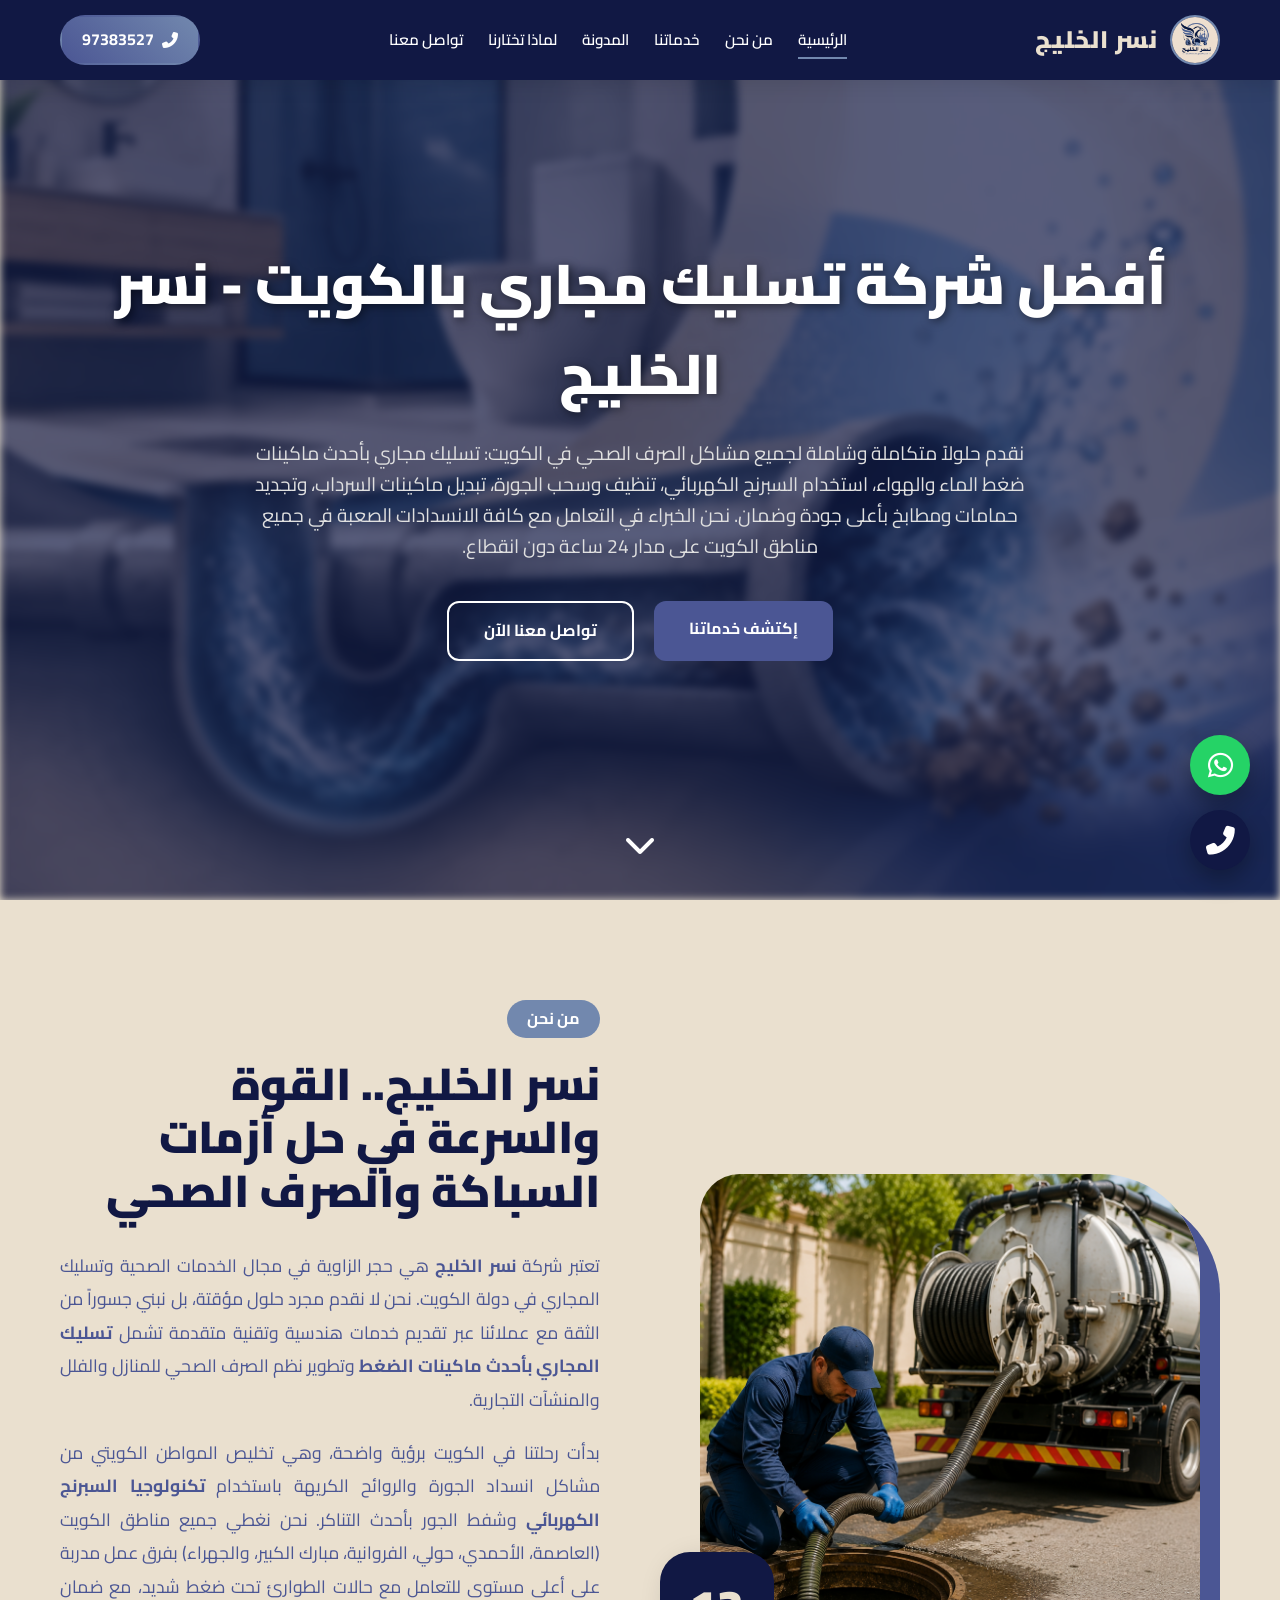
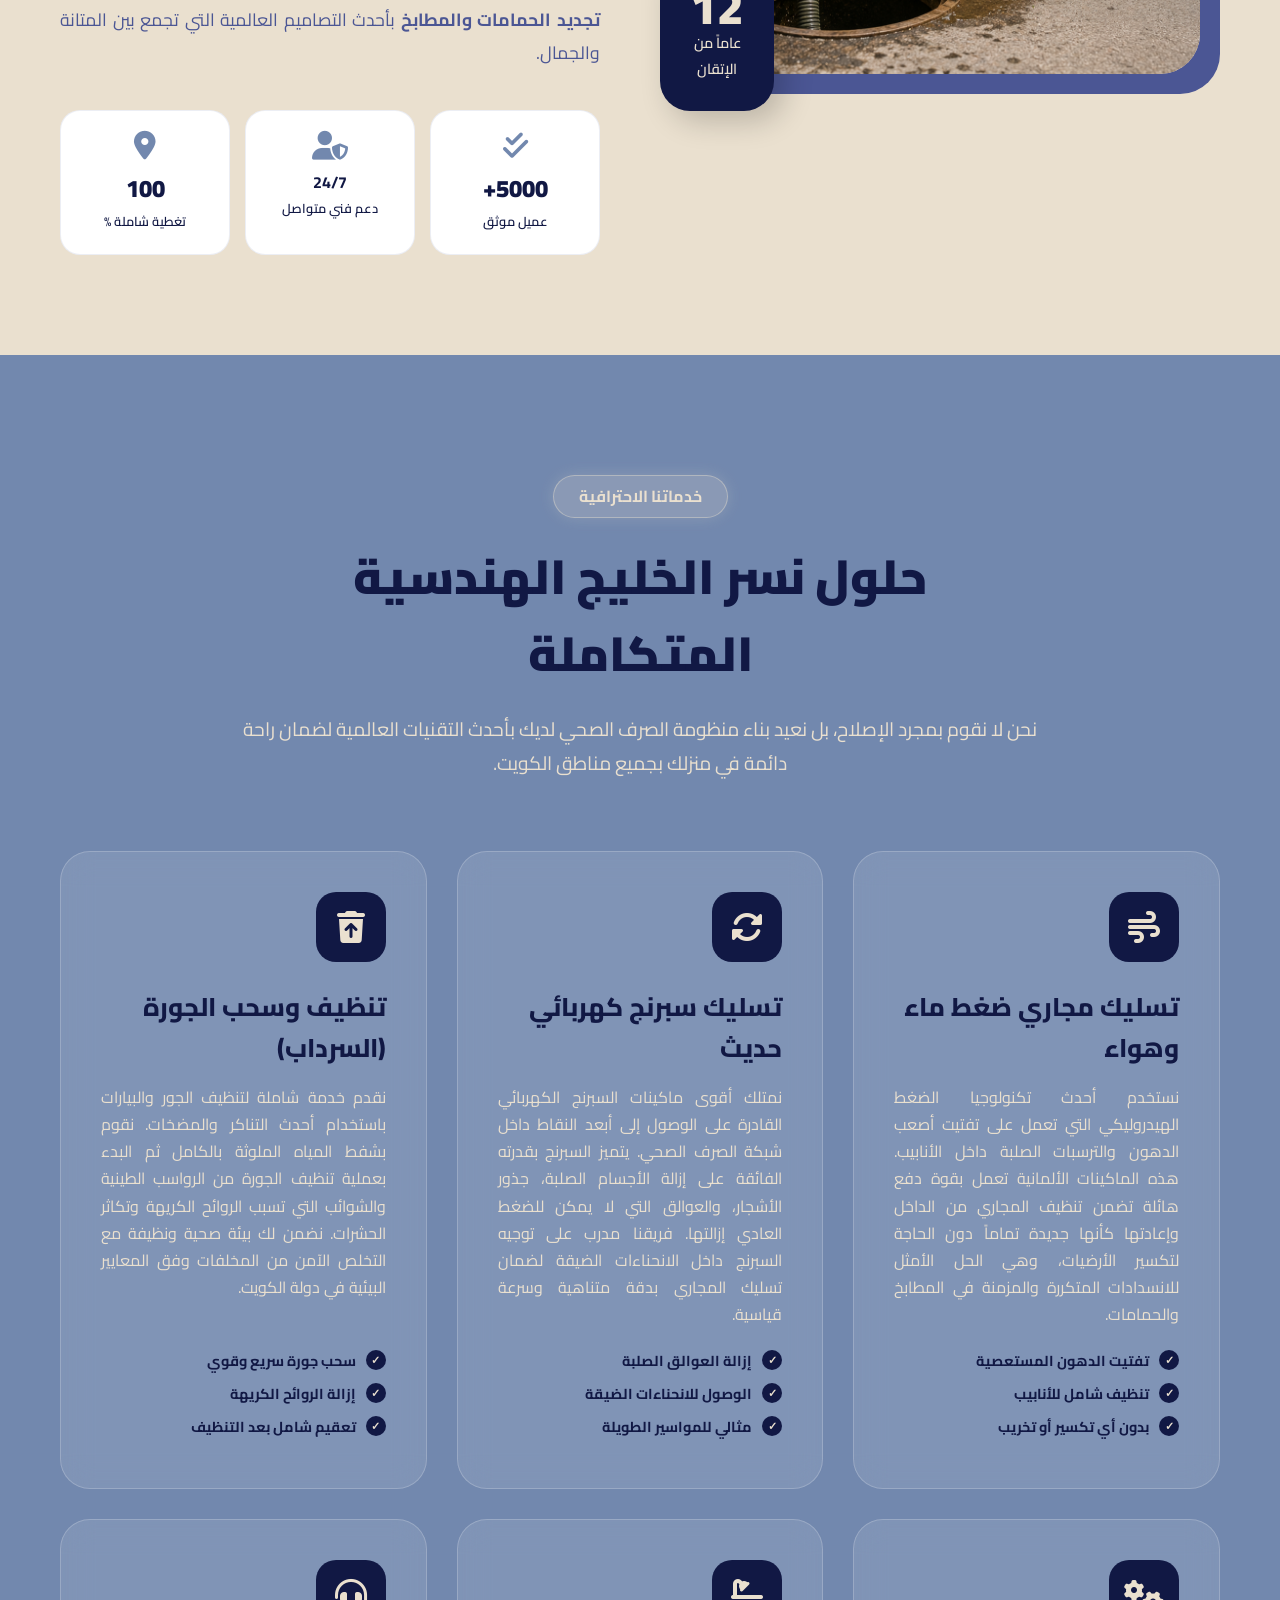
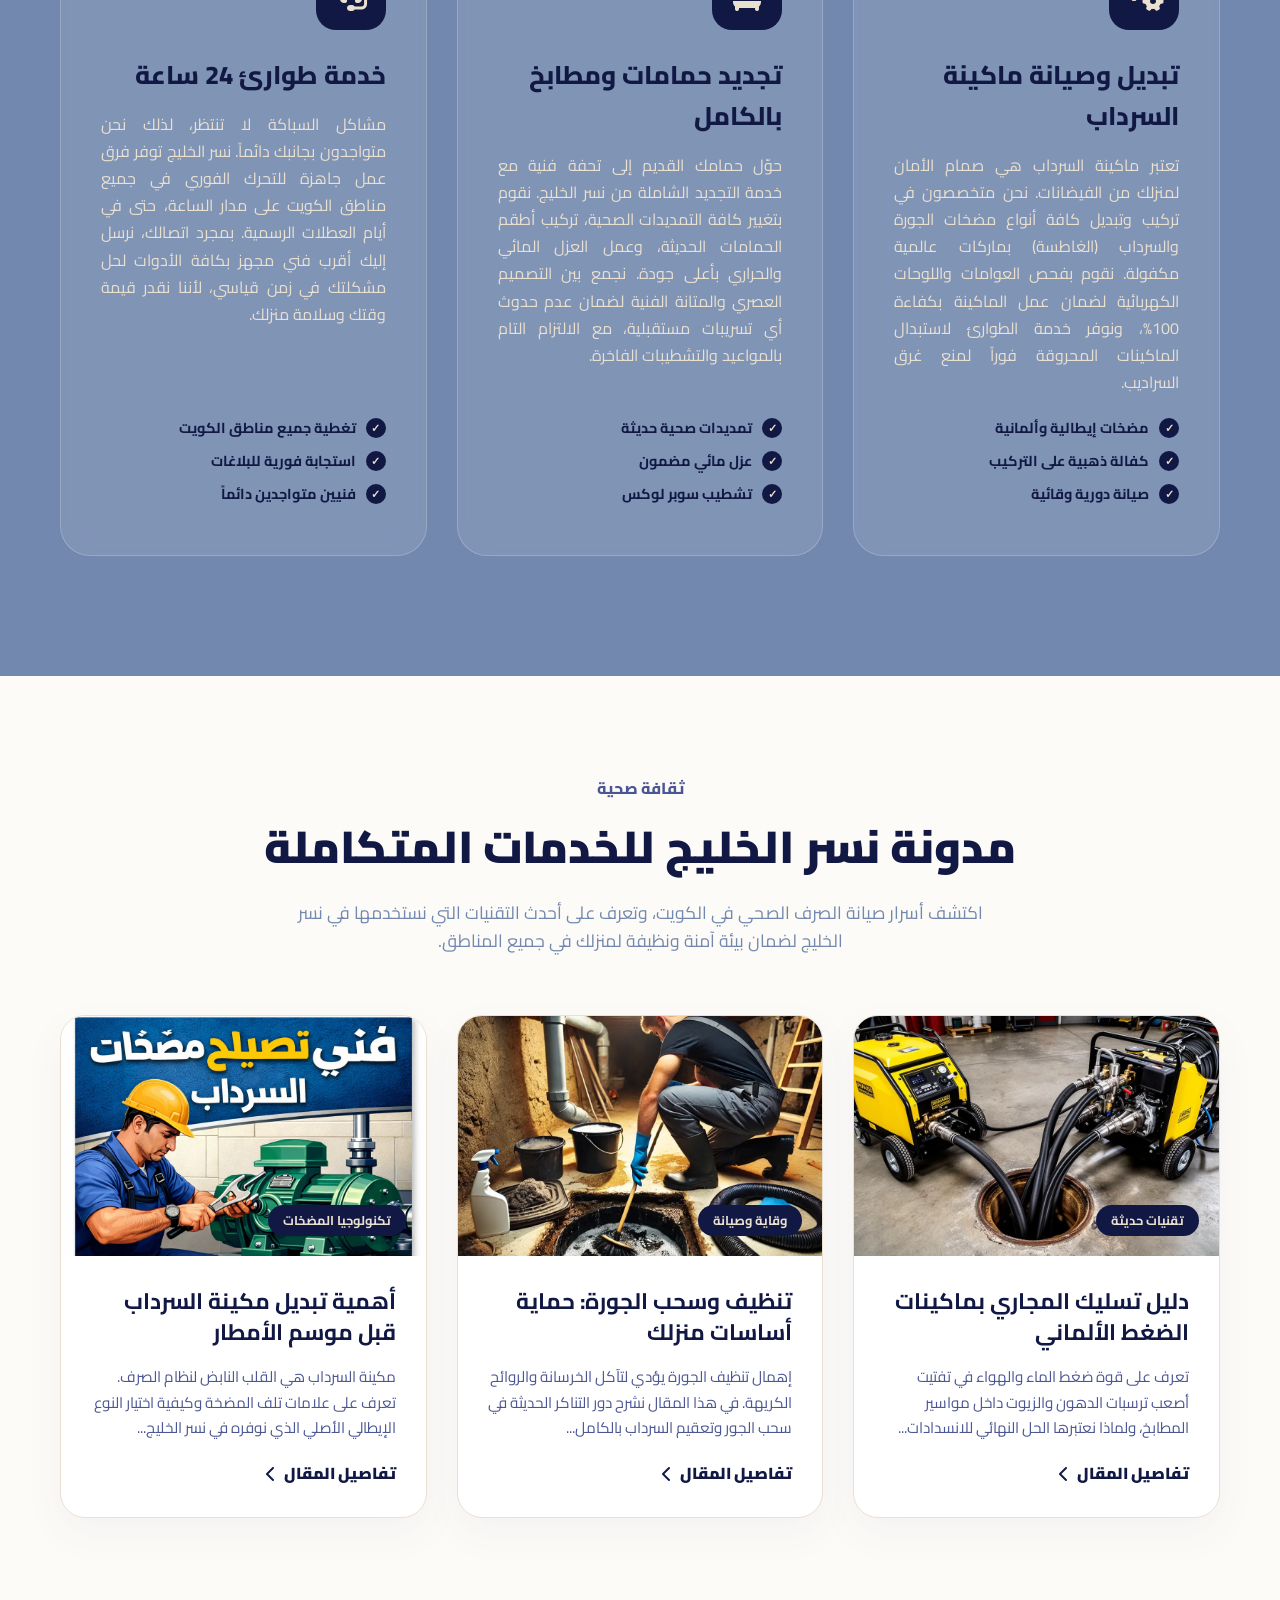
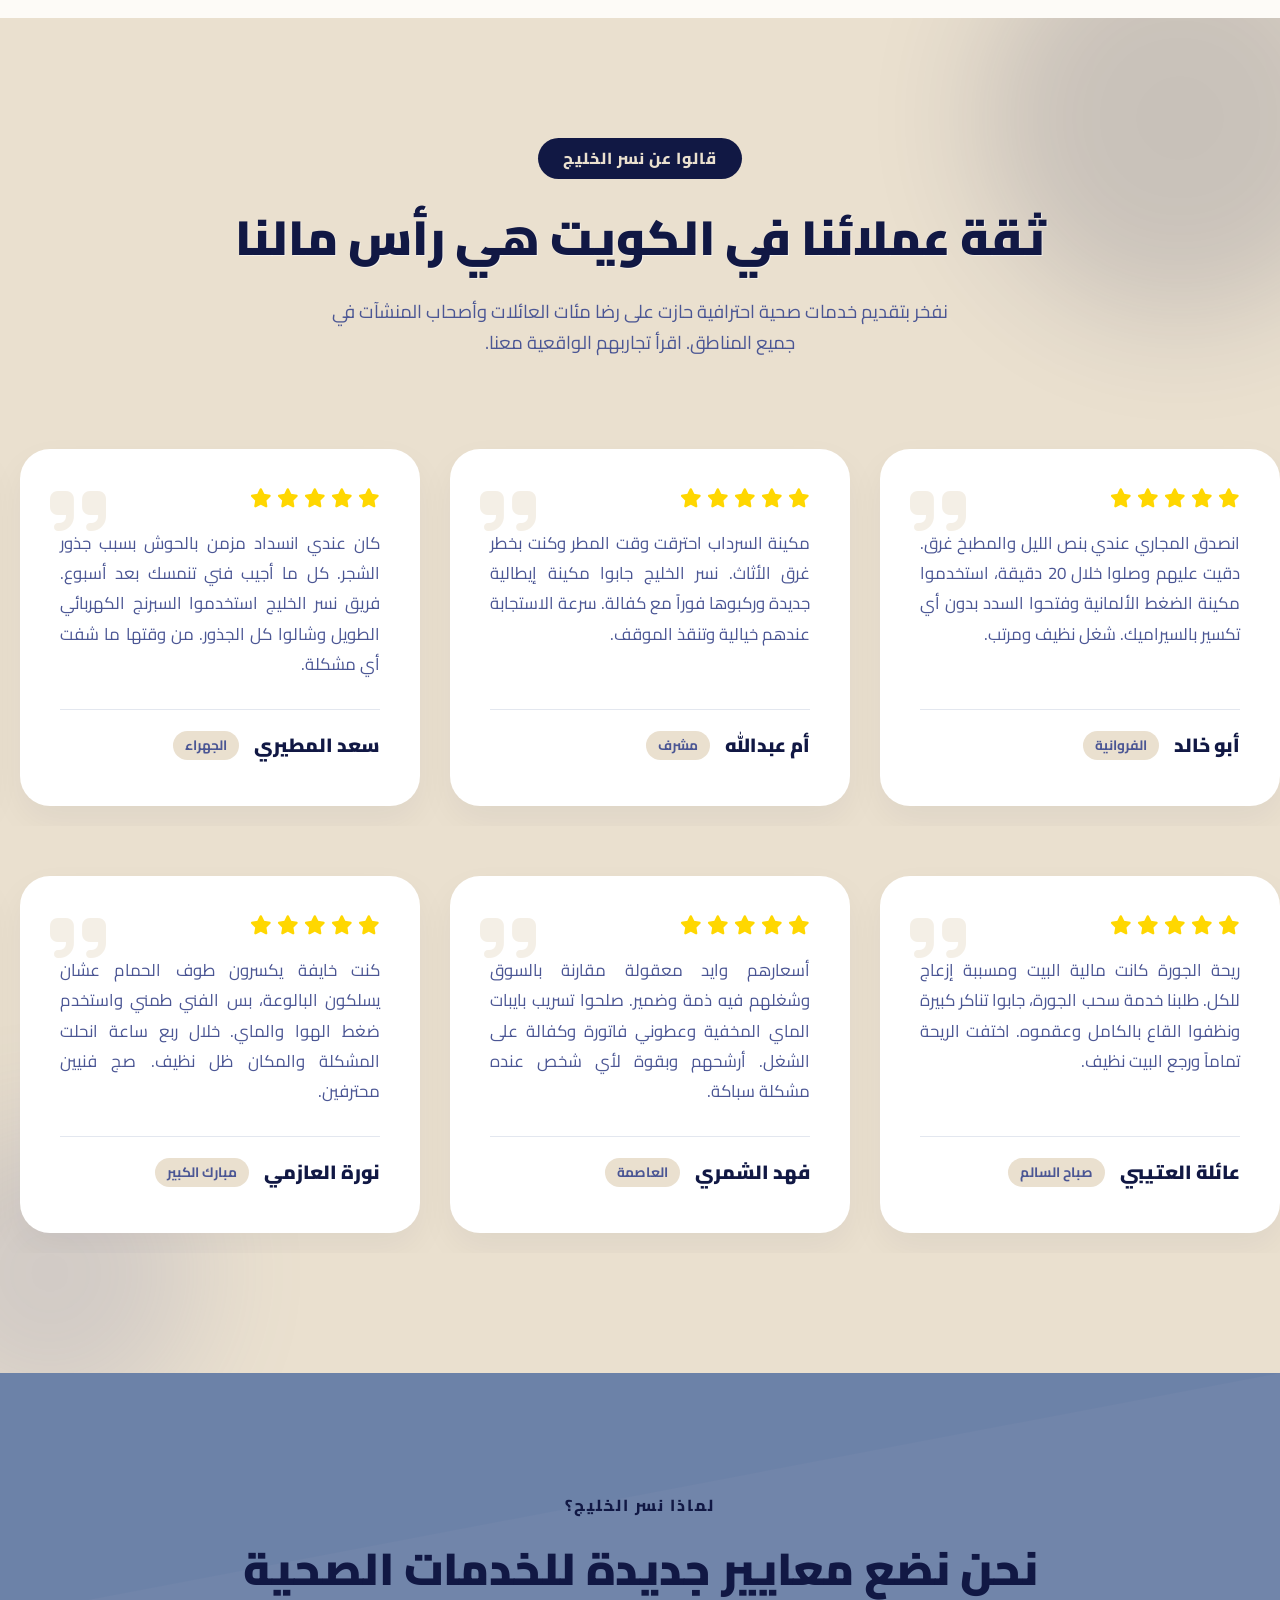
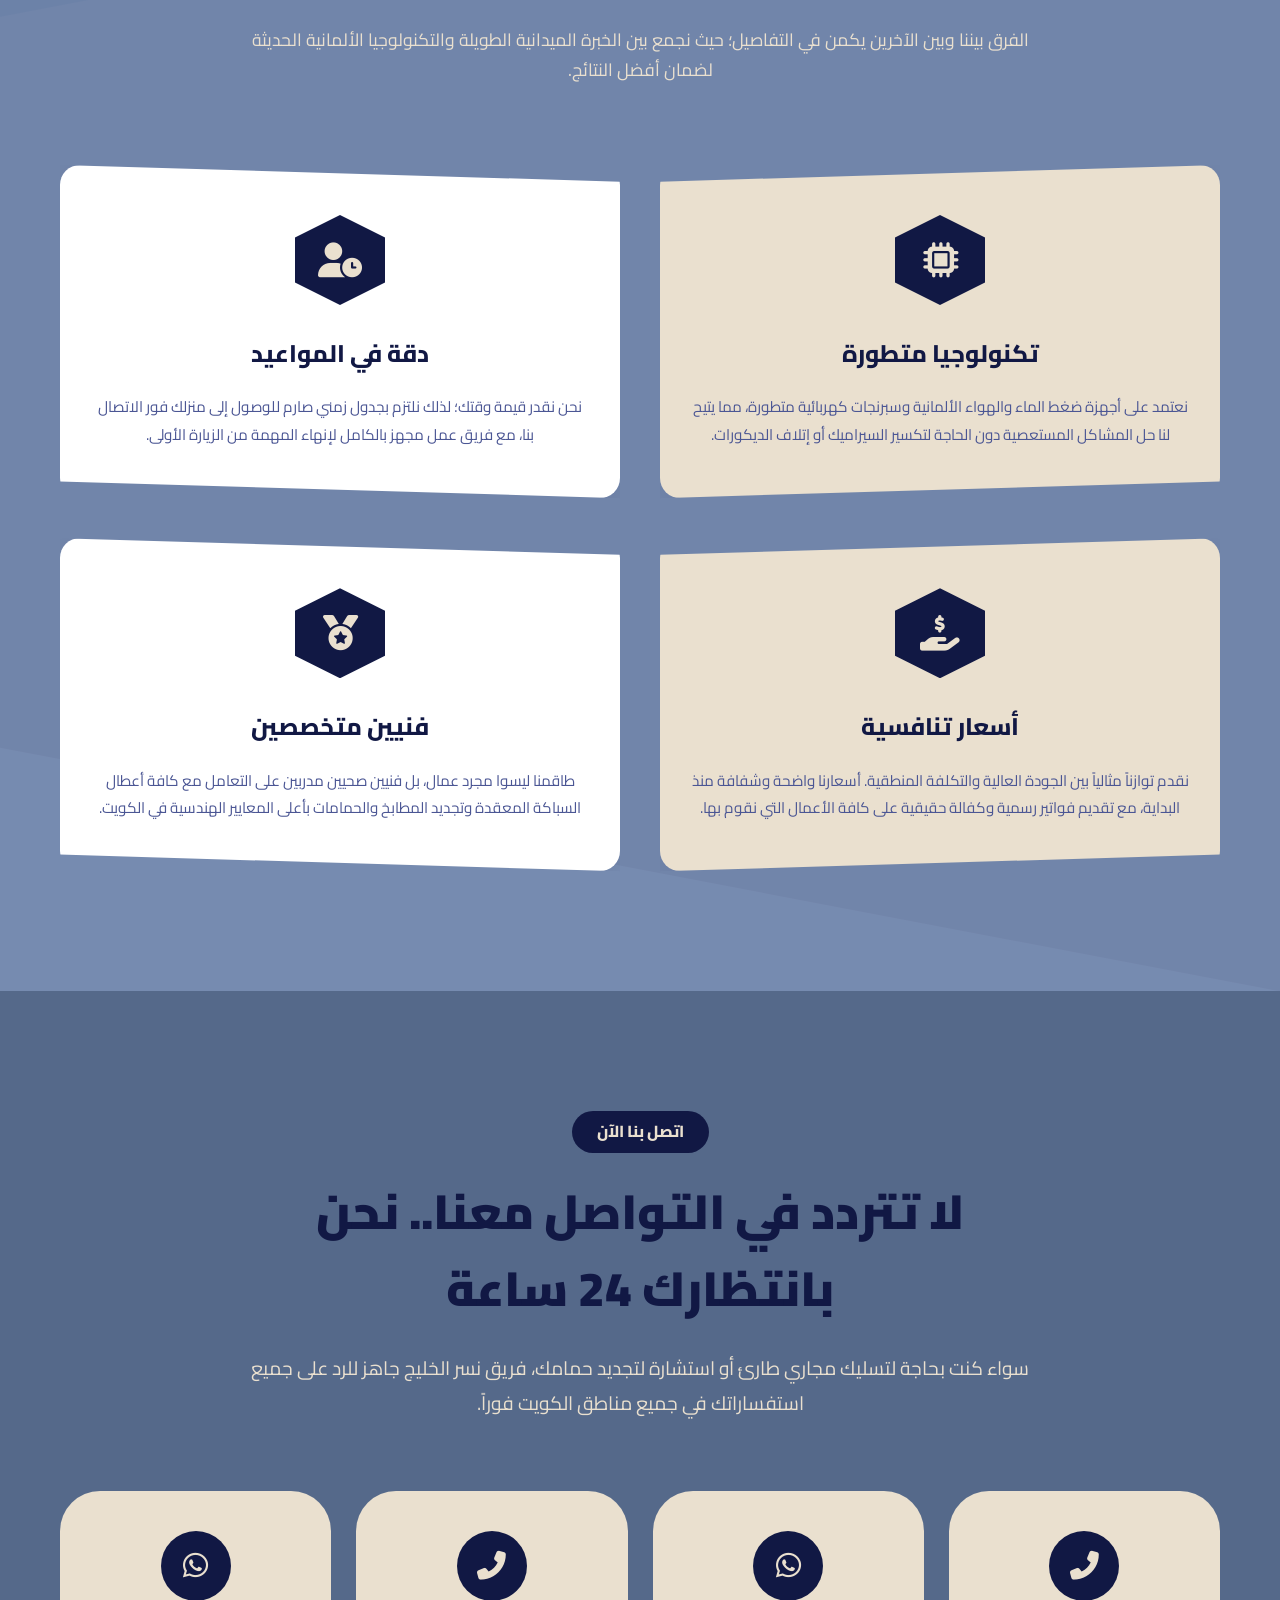
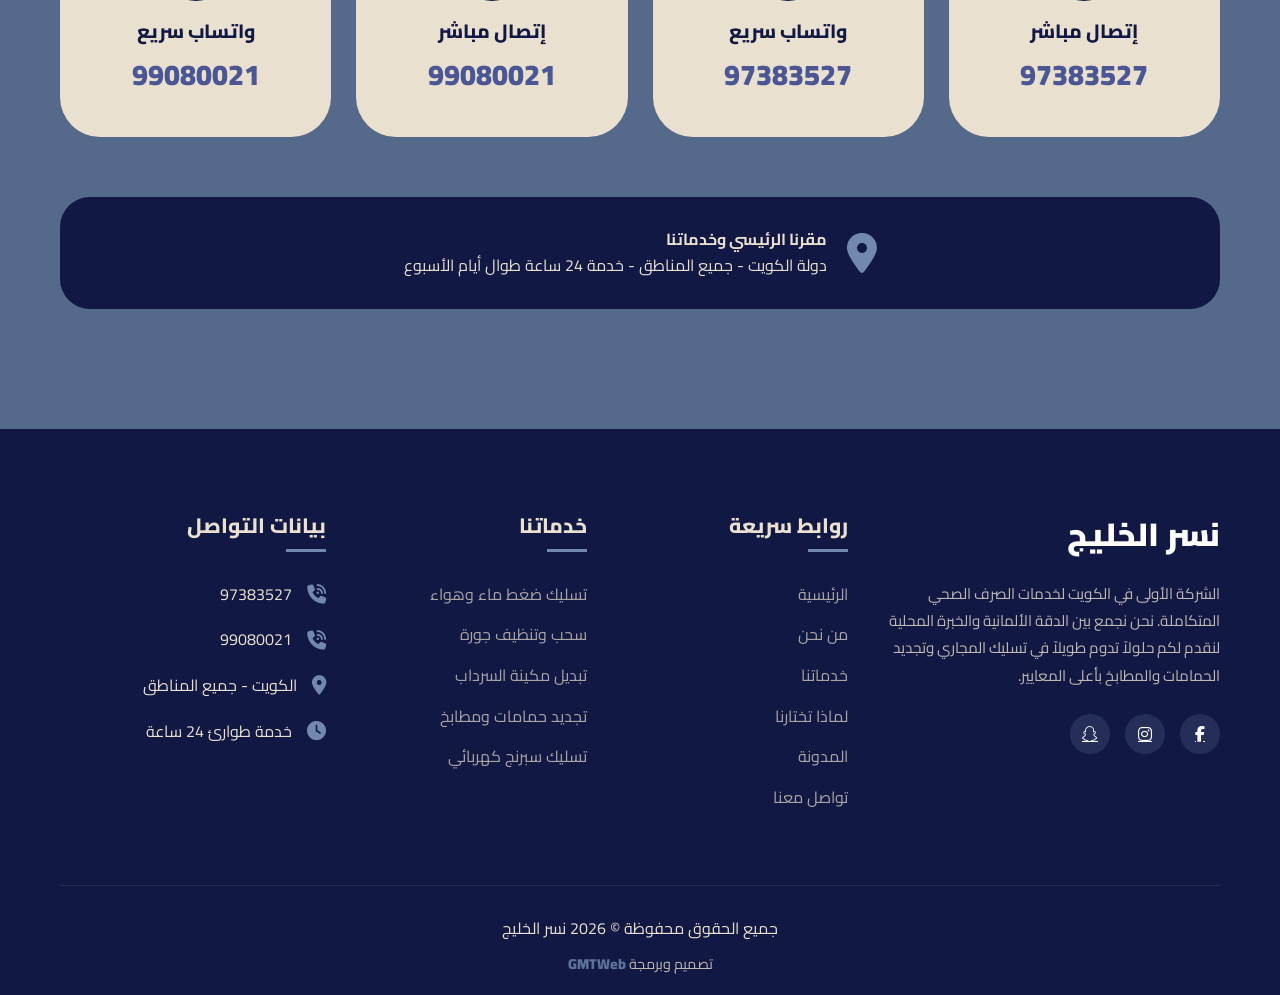
==== index.html @ 5ae0b4ad "first commit" ====
<!DOCTYPE html>
<html lang="ar" dir="rtl">
<head>
    <meta charset="UTF-8">
    <meta name="viewport" content="width=device-width, initial-scale=1.0">
    <title>نسر الخليج - تسليك مجاري وخدمات صحية سباكة الكويت 24 ساعة</title>
    <meta name="description" content="شركة نسر الخليج لخدمات تسليك المجاري بالكويت، سحب جورة، تنظيف جورة، تبديل مكينة السرداب، تسليك ماء وهواء وسبرنج. خدمة احترافية بجميع مناطق الكويت على مدار 24 ساعة.">
    <!-- Google Fonts -->
    <link href="https://fonts.googleapis.com/css2?family=Cairo:wght@300;400;700;900&display=swap" rel="stylesheet">
    <!-- Font Awesome for icons -->
    <link rel="stylesheet" href="https://cdnjs.cloudflare.com/ajax/libs/font-awesome/6.4.0/css/all.min.css">
    <link rel="stylesheet" href="style.css">
</head>
<body>

    <!-- Header & Navigation -->
    <header class="main-header">
        <div class="container header-flex">
            <div class="logo-area">
                <img src="images/logo.png" alt="لوجو نسر الخليج" class="site-logo">
                <span class="brand-name">نسر الخليج</span>
            </div>

            <nav class="desktop-nav">
                <ul>
                    <li><a href="#home" class="active">الرئيسية</a></li>
                    <li><a href="#about">من نحن</a></li>
                    <li><a href="#services">خدماتنا</a></li>
                    <li><a href="#blog">المدونة</a></li>
                    <li><a href="#why-us">لماذا تختارنا</a></li>
                    <li><a href="#contact">تواصل معنا</a></li>
                </ul>
            </nav>

            <div class="header-action">
                <a href="tel:97383527" class="call-btn desktop-only">
                    <i class="fas fa-phone-alt"></i>
                    97383527
                </a>
                <button class="mobile-menu-trigger" id="openMenu">
                    <i class="fas fa-bars"></i>
                </button>
            </div>
        </div>
    </header>

    <!-- Mobile Sidebar Menu -->
    <div class="mobile-sidebar" id="sidebar">
        <div class="sidebar-header">
            <button id="closeMenu"><i class="fas fa-times"></i></button>
            <div class="sidebar-logo">نسر الخليج</div>
        </div>
        <ul class="sidebar-links">
            <li><a href="#home" class="active-link">الرئيسية</a></li>
            <li><a href="#about">من نحن</a></li>
            <li><a href="#services">خدماتنا</a></li>
            <li><a href="#blog">المدونة</a></li>
            <li><a href="#why-us">لماذا تختارنا</a></li>
            <li><a href="#contact">تواصل معنا</a></li>
        </ul>
        <div class="sidebar-footer">
            <p>خدمة 24 ساعة في جميع مناطق الكويت</p>
        </div>
    </div>
    <div class="sidebar-overlay" id="overlay"></div>

    <!-- Hero Section -->
    <section id="home" class="hero-section">
        <div class="hero-bg-container">
            <div class="hero-bg-image"></div>
        </div>
        <div class="container hero-content">
            <h1 class="animate-text">أفضل شركة تسليك مجاري بالكويت - نسر الخليج</h1>
            <p class="animate-text-delay">نقدم حلولاً متكاملة وشاملة لجميع مشاكل الصرف الصحي في الكويت: تسليك مجاري بأحدث ماكينات ضغط الماء والهواء، استخدام السبرنج الكهربائي، تنظيف وسحب الجورة، تبديل ماكينات السرداب، وتجديد حمامات ومطابخ بأعلى جودة وضمان. نحن الخبراء في التعامل مع كافة الانسدادات الصعبة في جميع مناطق الكويت على مدار 24 ساعة دون انقطاع.</p>
            
            <div class="hero-btns">
                <a href="#services" class="btn btn-primary">إكتشف خدماتنا</a>
                <a href="#contact" class="btn btn-outline">تواصل معنا الآن</a>
            </div>

            <div class="scroll-indicator">
                <a href="#about" class="iphone-arrow">
                    <i class="fas fa-chevron-down"></i>
                </a>
            </div>
        </div>
    </section>
    <section id="about" class="about-premium-container">
    <div class="container">
        <div class="about-flex-layout">
            
            <div class="about-visual">
                <div class="image-wrapper-creative">
                    <img src="images/about.png" alt="فني نسر الخليج" class="main-about-img">
                    <div class="floating-experience-box">
                        <span class="exp-number">12</span>
                        <span class="exp-text">عاماً من<br>الإتقان</span>
                    </div>
                    <div class="decorative-border"></div>
                </div>
            </div>

            <div class="about-info-text">
                <div class="section-badge">من نحن</div>
                <h2 class="section-headline">نسر الخليج.. القوة والسرعة في حل أزمات السباكة والصرف الصحي</h2>
                
                <div class="seo-rich-text">
                    <p class="reveal-p">تعتبر شركة <strong>نسر الخليج</strong> هي حجر الزاوية في مجال الخدمات الصحية وتسليك المجاري في دولة الكويت. نحن لا نقدم مجرد حلول مؤقتة، بل نبني جسوراً من الثقة مع عملائنا عبر تقديم خدمات هندسية وتقنية متقدمة تشمل <strong>تسليك المجاري بأحدث ماكينات الضغط</strong> وتطوير نظم الصرف الصحي للمنازل والفلل والمنشآت التجارية.</p>
                    
                    <p class="reveal-p">بدأت رحلتنا في الكويت برؤية واضحة، وهي تخليص المواطن الكويتي من مشاكل انسداد الجورة والروائح الكريهة باستخدام <strong>تكنولوجيا السبرنج الكهربائي</strong> وشفط الجور بأحدث التناكر. نحن نغطي جميع مناطق الكويت (العاصمة، الأحمدي، حولي، الفروانية، مبارك الكبير، والجهراء) بفرق عمل مدربة على أعلى مستوى للتعامل مع حالات الطوارئ تحت ضغط شديد، مع ضمان <strong>تجديد الحمامات والمطابخ</strong> بأحدث التصاميم العالمية التي تجمع بين المتانة والجمال.</p>
                </div>

                <div class="mini-stats-row">
                    <div class="m-stat-card">
                        <i class="fas fa-check-double"></i>
                        <div>
                            <h4 class="count-num" data-val="5000">0</h4>
                            <span>عميل موثق</span>
                        </div>
                    </div>
                    <div class="m-stat-card">
                        <i class="fas fa-user-shield"></i>
                        <div>
                            <h4>24/7</h4>
                            <span> دعم فني متواصل</span>
                        </div>
                    </div>
                    <div class="m-stat-card">
                        <i class="fas fa-map-marker-alt"></i>
                        <div>
                            <h4 class="count-num" data-val="100">0</h4>
                            <span>تغطية شاملة %</span>
                        </div>
                    </div>
                </div>
            </div>

        </div>
    </div>
</section>
<section id="services" class="services-art-section">
    <div class="container">
        <div class="services-header">
            <span class="badge-glow">خدماتنا الاحترافية</span>
            <h2 class="services-title">حلول نسر الخليج الهندسية المتكاملة</h2>
            <p class="services-subtitle">نحن لا نقوم بمجرد الإصلاح، بل نعيد بناء منظومة الصرف الصحي لديك بأحدث التقنيات العالمية لضمان راحة دائمة في منزلك بجميع مناطق الكويت.</p>
        </div>

        <div class="services-glass-grid">
            
            <div class="glass-card animate-card">
                <div class="card-icon"><i class="fas fa-wind"></i></div>
                <h3>تسليك مجاري ضغط ماء وهواء</h3>
                <p>نستخدم أحدث تكنولوجيا الضغط الهيدروليكي التي تعمل على تفتيت أصعب الدهون والترسبات الصلبة داخل الأنابيب. هذه الماكينات الألمانية تعمل بقوة دفع هائلة تضمن تنظيف المجاري من الداخل وإعادتها كأنها جديدة تماماً دون الحاجة لتكسير الأرضيات، وهي الحل الأمثل للانسدادات المتكررة والمزمنة في المطابخ والحمامات.</p>
                <ul class="card-list">
                    <li>تفتيت الدهون المستعصية</li>
                    <li>تنظيف شامل للأنابيب</li>
                    <li>بدون أي تكسير أو تخريب</li>
                </ul>
            </div>

            <div class="glass-card animate-card">
                <div class="card-icon"><i class="fas fa-sync-alt"></i></div>
                <h3>تسليك سبرنج كهربائي حديث</h3>
                <p>نمتلك أقوى ماكينات السبرنج الكهربائي القادرة على الوصول إلى أبعد النقاط داخل شبكة الصرف الصحي. يتميز السبرنج بقدرته الفائقة على إزالة الأجسام الصلبة، جذور الأشجار، والعوالق التي لا يمكن للضغط العادي إزالتها. فريقنا مدرب على توجيه السبرنج داخل الانحناءات الضيقة لضمان تسليك المجاري بدقة متناهية وسرعة قياسية.</p>
                <ul class="card-list">
                    <li>إزالة العوالق الصلبة</li>
                    <li>الوصول للانحناءات الضيقة</li>
                    <li>مثالي للمواسير الطويلة</li>
                </ul>
            </div>

            <div class="glass-card animate-card">
                <div class="card-icon"><i class="fas fa-shimmer"></i><i class="fas fa-trash-restore"></i></div>
                <h3>تنظيف وسحب الجورة (السرداب)</h3>
                <p>نقدم خدمة شاملة لتنظيف الجور والبيارات باستخدام أحدث التناكر والمضخات. نقوم بشفط المياه الملوثة بالكامل ثم البدء بعملية تنظيف الجورة من الرواسب الطينية والشوائب التي تسبب الروائح الكريهة وتكاثر الحشرات. نضمن لك بيئة صحية ونظيفة مع التخلص الآمن من المخلفات وفق المعايير البيئية في دولة الكويت.</p>
                <ul class="card-list">
                    <li>سحب جورة سريع وقوي</li>
                    <li>إزالة الروائح الكريهة</li>
                    <li>تعقيم شامل بعد التنظيف</li>
                </ul>
            </div>

            <div class="glass-card animate-card">
                <div class="card-icon"><i class="fas fa-cogs"></i></div>
                <h3>تبديل وصيانة ماكينة السرداب</h3>
                <p>تعتبر ماكينة السرداب هي صمام الأمان لمنزلك من الفيضانات. نحن متخصصون في تركيب وتبديل كافة أنواع مضخات الجورة والسرداب (الغاطسة) بماركات عالمية مكفولة. نقوم بفحص العوامات واللوحات الكهربائية لضمان عمل الماكينة بكفاءة 100%، ونوفر خدمة الطوارئ لاستبدال الماكينات المحروقة فوراً لمنع غرق السراديب.</p>
                <ul class="card-list">
                    <li>مضخات إيطالية وألمانية</li>
                    <li>كفالة ذهبية على التركيب</li>
                    <li>صيانة دورية وقائية</li>
                </ul>
            </div>

            <div class="glass-card animate-card">
                <div class="card-icon"><i class="fas fa-bath"></i></div>
                <h3>تجديد حمامات ومطابخ بالكامل</h3>
                <p>حوّل حمامك القديم إلى تحفة فنية مع خدمة التجديد الشاملة من نسر الخليج. نقوم بتغيير كافة التمديدات الصحية، تركيب أطقم الحمامات الحديثة، وعمل العزل المائي والحراري بأعلى جودة. نجمع بين التصميم العصري والمتانة الفنية لضمان عدم حدوث أي تسريبات مستقبلية، مع الالتزام التام بالمواعيد والتشطيبات الفاخرة.</p>
                <ul class="card-list">
                    <li>تمديدات صحية حديثة</li>
                    <li>عزل مائي مضمون</li>
                    <li>تشطيب سوبر لوكس</li>
                </ul>
            </div>

            <div class="glass-card animate-card">
                <div class="card-icon"><i class="fas fa-headset"></i></div>
                <h3>خدمة طوارئ 24 ساعة</h3>
                <p>مشاكل السباكة لا تنتظر، لذلك نحن متواجدون بجانبك دائماً. نسر الخليج توفر فرق عمل جاهزة للتحرك الفوري في جميع مناطق الكويت على مدار الساعة، حتى في أيام العطلات الرسمية. بمجرد اتصالك، نرسل إليك أقرب فني مجهز بكافة الأدوات لحل مشكلتك في زمن قياسي، لأننا نقدر قيمة وقتك وسلامة منزلك.</p>
                <ul class="card-list">
                    <li>تغطية جميع مناطق الكويت</li>
                    <li>استجابة فورية للبلاغات</li>
                    <li>فنيين متواجدين دائماً</li>
                </ul>
            </div>

        </div>
    </div>
</section>
<section id="blog" class="blog-section-light">
    <div class="container">
       <div class="blog-top-bar">
    <div class="blog-title-wrap">
        <span class="mini-label">ثقافة صحية</span>
        <h2 class="main-blog-h">مدونة نسر الخليج للخدمات المتكاملة</h2>
    </div>
    <p class="blog-lead-text">اكتشف أسرار صيانة الصرف الصحي في الكويت، وتعرف على أحدث التقنيات التي نستخدمها في نسر الخليج لضمان بيئة آمنة ونظيفة لمنزلك في جميع المناطق.</p>
       </div>
        <div class="blog-flex-container">
            <div class="blog-item animate-up">
                <div class="img-zoom-wrapper">
                    <img src="images/blog1.png" alt="تسليك مجاري ضغط">
                    <div class="category-tag">تقنيات حديثة</div>
                </div>
                <div class="blog-info">
                    <h3>دليل تسليك المجاري بماكينات الضغط الألماني</h3>
                    <p>تعرف على قوة ضغط الماء والهواء في تفتيت أصعب ترسبات الدهون والزيوت داخل مواسير المطابخ، ولماذا نعتبرها الحل النهائي للانسدادات...</p>
                    <a href="blog-details.html?id=1" class="luxury-link">تفاصيل المقال <i class="fas fa-chevron-left"></i></a>
                </div>
            </div>

            <div class="blog-item animate-up">
                <div class="img-zoom-wrapper">
                    <img src="images/blog2.png" alt="سحب جورة الكويت">
                    <div class="category-tag">وقاية وصيانة</div>
                </div>
                <div class="blog-info">
                    <h3>تنظيف وسحب الجورة: حماية أساسات منزلك</h3>
                    <p>إهمال تنظيف الجورة يؤدي لتآكل الخرسانة والروائح الكريهة. في هذا المقال نشرح دور التناكر الحديثة في سحب الجور وتعقيم السرداب بالكامل...</p>
                    <a href="blog-details.html?id=2" class="luxury-link">تفاصيل المقال <i class="fas fa-chevron-left"></i></a>
                </div>
            </div>

            <div class="blog-item animate-up">
                <div class="img-zoom-wrapper">
                    <img src="images/blog3.png" alt="مضخات السرداب">
                    <div class="category-tag">تكنولوجيا المضخات</div>
                </div>
                <div class="blog-info">
                    <h3>أهمية تبديل مكينة السرداب قبل موسم الأمطار</h3>
                    <p>مكينة السرداب هي القلب النابض لنظام الصرف. تعرف على علامات تلف المضخة وكيفية اختيار النوع الإيطالي الأصلي الذي نوفره في نسر الخليج...</p>
                    <a href="blog-details.html?id=3" class="luxury-link">تفاصيل المقال <i class="fas fa-chevron-left"></i></a>
                </div>
            </div>
        </div>
    </div>
</section>
<section id="testimonials" class="testimonials-art-section">
    <div class="testi-bg-elements">
        <div class="testi-circle c1"></div>
        <div class="testi-circle c2"></div>
    </div>

    <div class="container">
        <div class="testi-header">
            <span class="testi-badge">قالوا عن نسر الخليج</span>
            <h2 class="testi-title">ثقة عملائنا في الكويت هي رأس مالنا</h2>
            <p class="testi-subtitle">نفخر بتقديم خدمات صحية احترافية حازت على رضا مئات العائلات وأصحاب المنشآت في جميع المناطق. اقرأ تجاربهم الواقعية معنا.</p>
        </div>
    </div>

    <div class="marquee-wrapper">
        <div class="marquee-track track-left">
            <div class="testi-card">
                <i class="fas fa-quote-right quote-mark"></i>
                <div class="stars"><i class="fas fa-star"></i><i class="fas fa-star"></i><i class="fas fa-star"></i><i class="fas fa-star"></i><i class="fas fa-star"></i></div>
                <p class="review-text">انصدق المجاري عندي بنص الليل والمطبخ غرق. دقيت عليهم وصلوا خلال 20 دقيقة، استخدموا مكينة الضغط الألمانية وفتحوا السدد بدون أي تكسير بالسيراميك. شغل نظيف ومرتب.</p>
                <div class="client-info">
                    <span class="c-name">أبو خالد</span>
                    <span class="c-area">الفروانية</span>
                </div>
            </div>

            <div class="testi-card">
                <i class="fas fa-quote-right quote-mark"></i>
                <div class="stars"><i class="fas fa-star"></i><i class="fas fa-star"></i><i class="fas fa-star"></i><i class="fas fa-star"></i><i class="fas fa-star"></i></div>
                <p class="review-text">مكينة السرداب احترقت وقت المطر وكنت بخطر غرق الأثاث. نسر الخليج جابوا مكينة إيطالية جديدة وركبوها فوراً مع كفالة. سرعة الاستجابة عندهم خيالية وتنقذ الموقف.</p>
                <div class="client-info">
                    <span class="c-name">أم عبدالله</span>
                    <span class="c-area">مشرف</span>
                </div>
            </div>

            <div class="testi-card">
                <i class="fas fa-quote-right quote-mark"></i>
                <div class="stars"><i class="fas fa-star"></i><i class="fas fa-star"></i><i class="fas fa-star"></i><i class="fas fa-star"></i><i class="fas fa-star"></i></div>
                <p class="review-text">كان عندي انسداد مزمن بالحوش بسبب جذور الشجر. كل ما أجيب فني تنمسك بعد أسبوع. فريق نسر الخليج استخدموا السبرنج الكهربائي الطويل وشالوا كل الجذور. من وقتها ما شفت أي مشكلة.</p>
                <div class="client-info">
                    <span class="c-name">سعد المطيري</span>
                    <span class="c-area">الجهراء</span>
                </div>
            </div>

            <div class="testi-card">
                <i class="fas fa-quote-right quote-mark"></i>
                <div class="stars"><i class="fas fa-star"></i><i class="fas fa-star"></i><i class="fas fa-star"></i><i class="fas fa-star"></i><i class="fas fa-star"></i></div>
                <p class="review-text">تعاملت معاهم عشان أجدد حمامات البيت القديم. بصراحة عزل مائي ممتاز وتمديدات صحية احترافية. خلصوا الشغل بالوقت المتفق عليه والتشطيب طلع فخم جداً.</p>
                <div class="client-info">
                    <span class="c-name">محمد الكندري</span>
                    <span class="c-area">حولي</span>
                </div>
            </div>

            <div class="testi-card">
                <i class="fas fa-quote-right quote-mark"></i>
                <div class="stars"><i class="fas fa-star"></i><i class="fas fa-star"></i><i class="fas fa-star"></i><i class="fas fa-star"></i><i class="fas fa-star"></i></div>
                <p class="review-text">انصدق المجاري عندي بنص الليل والمطبخ غرق. دقيت عليهم وصلوا خلال 20 دقيقة، استخدموا مكينة الضغط الألمانية وفتحوا السدد بدون أي تكسير بالسيراميك. شغل نظيف ومرتب.</p>
                <div class="client-info">
                    <span class="c-name">أبو خالد</span>
                    <span class="c-area">الفروانية</span>
                </div>
            </div>

            <div class="testi-card">
                <i class="fas fa-quote-right quote-mark"></i>
                <div class="stars"><i class="fas fa-star"></i><i class="fas fa-star"></i><i class="fas fa-star"></i><i class="fas fa-star"></i><i class="fas fa-star"></i></div>
                <p class="review-text">مكينة السرداب احترقت وقت المطر وكنت بخطر غرق الأثاث. نسر الخليج جابوا مكينة إيطالية جديدة وركبوها فوراً مع كفالة. سرعة الاستجابة عندهم خيالية وتنقذ الموقف.</p>
                <div class="client-info">
                    <span class="c-name">أم عبدالله</span>
                    <span class="c-area">مشرف</span>
                </div>
            </div>
        </div>
    </div>

    <div class="marquee-wrapper" style="margin-top: 30px;">
        <div class="marquee-track track-right">
            <div class="testi-card">
                <i class="fas fa-quote-right quote-mark"></i>
                <div class="stars"><i class="fas fa-star"></i><i class="fas fa-star"></i><i class="fas fa-star"></i><i class="fas fa-star"></i><i class="fas fa-star"></i></div>
                <p class="review-text">ريحة الجورة كانت مالية البيت ومسببة إزعاج للكل. طلبنا خدمة سحب الجورة، جابوا تناكر كبيرة ونظفوا القاع بالكامل وعقموه. اختفت الريحة تماماً ورجع البيت نظيف.</p>
                <div class="client-info">
                    <span class="c-name">عائلة العتيبي</span>
                    <span class="c-area">صباح السالم</span>
                </div>
            </div>

            <div class="testi-card">
                <i class="fas fa-quote-right quote-mark"></i>
                <div class="stars"><i class="fas fa-star"></i><i class="fas fa-star"></i><i class="fas fa-star"></i><i class="fas fa-star"></i><i class="fas fa-star"></i></div>
                <p class="review-text">أسعارهم وايد معقولة مقارنة بالسوق وشغلهم فيه ذمة وضمير. صلحوا تسريب بايبات الماي المخفية وعطوني فاتورة وكفالة على الشغل. أرشحهم وبقوة لأي شخص عنده مشكلة سباكة.</p>
                <div class="client-info">
                    <span class="c-name">فهد الشمري</span>
                    <span class="c-area">العاصمة</span>
                </div>
            </div>

            <div class="testi-card">
                <i class="fas fa-quote-right quote-mark"></i>
                <div class="stars"><i class="fas fa-star"></i><i class="fas fa-star"></i><i class="fas fa-star"></i><i class="fas fa-star"></i><i class="fas fa-star"></i></div>
                <p class="review-text">كنت خايفة يكسرون طوف الحمام عشان يسلكون البالوعة، بس الفني طمني واستخدم ضغط الهوا والماي. خلال ربع ساعة انحلت المشكلة والمكان ظل نظيف. صج فنيين محترفين.</p>
                <div class="client-info">
                    <span class="c-name">نورة العازمي</span>
                    <span class="c-area">مبارك الكبير</span>
                </div>
            </div>

            <div class="testi-card">
                <i class="fas fa-quote-right quote-mark"></i>
                <div class="stars"><i class="fas fa-star"></i><i class="fas fa-star"></i><i class="fas fa-star"></i><i class="fas fa-star"></i><i class="fas fa-star"></i></div>
                <p class="review-text">دقيت عليهم يوم الجمعة الفجر بسبب انسداد البايب الرئيسي للفيلا. توقعت محد يرد، بس تفاجأت انهم ردوا ووصلوا بسرعة. خدمة 24 ساعة حقيقية ومو بس كلام.</p>
                <div class="client-info">
                    <span class="c-name">جاسم الهاجري</span>
                    <span class="c-area">الأحمدي</span>
                </div>
            </div>

            <div class="testi-card">
                <i class="fas fa-quote-right quote-mark"></i>
                <div class="stars"><i class="fas fa-star"></i><i class="fas fa-star"></i><i class="fas fa-star"></i><i class="fas fa-star"></i><i class="fas fa-star"></i></div>
                <p class="review-text">ريحة الجورة كانت مالية البيت ومسببة إزعاج للكل. طلبنا خدمة سحب الجورة، جابوا تناكر كبيرة ونظفوا القاع بالكامل وعقموه. اختفت الريحة تماماً ورجع البيت نظيف.</p>
                <div class="client-info">
                    <span class="c-name">عائلة العتيبي</span>
                    <span class="c-area">صباح السالم</span>
                </div>
            </div>

            <div class="testi-card">
                <i class="fas fa-quote-right quote-mark"></i>
                <div class="stars"><i class="fas fa-star"></i><i class="fas fa-star"></i><i class="fas fa-star"></i><i class="fas fa-star"></i><i class="fas fa-star"></i></div>
                <p class="review-text">أسعارهم وايد معقولة مقارنة بالسوق وشغلهم فيه ذمة وضمير. صلحوا تسريب بايبات الماي المخفية وعطوني فاتورة وكفالة على الشغل. أرشحهم وبقوة لأي شخص عنده مشكلة سباكة.</p>
                <div class="client-info">
                    <span class="c-name">فهد الشمري</span>
                    <span class="c-area">العاصمة</span>
                </div>
            </div>
        </div>
    </div>
</section>
<section id="why-us" class="why-premium-section">
    <div class="polygon-bg">
        <svg viewBox="0 0 100 100" preserveAspectRatio="none">
            <polygon points="0,0 100,0 100,100 0,80" fill="rgba(17, 24, 68, 0.05)" />
            <polygon points="0,20 100,0 100,100 0,100" fill="rgba(234, 224, 207, 0.03)" />
        </svg>
    </div>

    <div class="container">
        <div class="why-header">
            <span class="why-label">لماذا نسر الخليج؟</span>
            <h2 class="why-title">نحن نضع معايير جديدة للخدمات الصحية</h2>
            <p class="why-subtitle">الفرق بيننا وبين الآخرين يكمن في التفاصيل؛ حيث نجمع بين الخبرة الميدانية الطويلة والتكنولوجيا الألمانية الحديثة لضمان أفضل النتائج.</p>
        </div>

        <div class="why-creative-grid">
            <div class="why-card animate-why">
                <div class="why-shape-wrap">
                    <div class="why-icon"><i class="fas fa-microchip"></i></div>
                </div>
                <h3>تكنولوجيا متطورة</h3>
                <p>نعتمد على أجهزة ضغط الماء والهواء الألمانية وسبرنجات كهربائية متطورة، مما يتيح لنا حل المشاكل المستعصية دون الحاجة لتكسير السيراميك أو إتلاف الديكورات.</p>
            </div>

            <div class="why-card animate-why">
                <div class="why-shape-wrap">
                    <div class="why-icon"><i class="fas fa-user-clock"></i></div>
                </div>
                <h3>دقة في المواعيد</h3>
                <p>نحن نقدر قيمة وقتك؛ لذلك نلتزم بجدول زمني صارم للوصول إلى منزلك فور الاتصال بنا، مع فريق عمل مجهز بالكامل لإنهاء المهمة من الزيارة الأولى.</p>
            </div>

            <div class="why-card animate-why">
                <div class="why-shape-wrap">
                    <div class="why-icon"><i class="fas fa-hand-holding-usd"></i></div>
                </div>
                <h3>أسعار تنافسية</h3>
                <p>نقدم توازناً مثالياً بين الجودة العالية والتكلفة المنطقية. أسعارنا واضحة وشفافة منذ البداية، مع تقديم فواتير رسمية وكفالة حقيقية على كافة الأعمال التي نقوم بها.</p>
            </div>

            <div class="why-card animate-why">
                <div class="why-shape-wrap">
                    <div class="why-icon"><i class="fas fa-medal"></i></div>
                </div>
                <h3>فنيين متخصصين</h3>
                <p>طاقمنا ليسوا مجرد عمال، بل فنيين صحيين مدربين على التعامل مع كافة أعطال السباكة المعقدة وتجديد المطابخ والحمامات بأعلى المعايير الهندسية في الكويت.</p>
            </div>
        </div>
    </div>
</section>
<section id="contact" class="contact-epic-section">
    <div class="container">
        <div class="contact-header-wrap">
            <span class="contact-label">اتصل بنا الآن</span>
            <h2 class="contact-main-h">لا تتردد في التواصل معنا.. نحن بانتظارك 24 ساعة</h2>
            <p class="contact-p">سواء كنت بحاجة لتسليك مجاري طارئ أو استشارة لتجديد حمامك، فريق نسر الخليج جاهز للرد على جميع استفساراتك في جميع مناطق الكويت فوراً.</p>
        </div>

        <div class="contact-grid-modern">
            
            <a href="tel:+96597383527" class="contact-card-v2 call-type animate-reveal">
                <div class="card-icon-box"><i class="fas fa-phone-alt"></i></div>
                <div class="card-info">
                    <h3>إتصال مباشر</h3>
                    <span class="phone-display">97383527</span>
                </div>
                <div class="card-wave"></div>
            </a>

            <a href="https://wa.me/96597383527" target="_blank" class="contact-card-v2 whatsapp-type animate-reveal">
                <div class="card-icon-box"><i class="fab fa-whatsapp"></i></div>
                <div class="card-info">
                    <h3>واتساب سريع</h3>
                    <span class="phone-display">97383527</span>
                </div>
                <div class="card-wave"></div>
            </a>

            <a href="tel:+96599080021" class="contact-card-v2 call-type animate-reveal">
                <div class="card-icon-box"><i class="fas fa-phone-alt"></i></div>
                <div class="card-info">
                    <h3>إتصال مباشر</h3>
                    <span class="phone-display">99080021</span>
                </div>
                <div class="card-wave"></div>
            </a>

            <a href="https://wa.me/96599080021" target="_blank" class="contact-card-v2 whatsapp-type animate-reveal">
                <div class="card-icon-box"><i class="fab fa-whatsapp"></i></div>
                <div class="card-info">
                    <h3>واتساب سريع</h3>
                    <span class="phone-display">99080021</span>
                </div>
                <div class="card-wave"></div>
            </a>
        </div>

        <div class="address-footer-wrap animate-reveal">
            <div class="address-content">
                <i class="fas fa-map-marker-alt"></i>
                <div class="address-text">
                    <h4>مقرنا الرئيسي وخدماتنا</h4>
                    <p>دولة الكويت - جميع المناطق - خدمة 24 ساعة طوال أيام الأسبوع</p>
                </div>
            </div>
        </div>
    </div>
</section>
<!-- Floating Action Buttons -->
<div class="floating-contact-wrap">
    <a href="https://wa.me/96597383527" class="float-btn whatsapp" target="_blank">
        <i class="fab fa-whatsapp"></i>
        <span class="tooltip">واتساب</span>
    </a>
    <a href="tel:+96597383527" class="float-btn phone">
        <i class="fas fa-phone-alt"></i>
        <span class="tooltip">اتصال</span>
    </a>
</div>

<footer class="main-footer">
    <div class="container">
        <div class="footer-grid">
            <div class="footer-col info-col">
                <h2 class="footer-brand">نسر الخليج</h2>
                <p>الشركة الأولى في الكويت لخدمات الصرف الصحي المتكاملة. نحن نجمع بين الدقة الألمانية والخبرة المحلية لنقدم لكم حلولاً تدوم طويلاً في تسليك المجاري وتجديد الحمامات والمطابخ بأعلى المعايير.</p>
                <div class="footer-social">
                    <a href="#"><i class="fab fa-facebook-f"></i></a>
                    <a href="#"><i class="fab fa-instagram"></i></a>
                    <a href="#"><i class="fab fa-snapchat-ghost"></i></a>
                </div>
            </div>

            <div class="footer-col">
                <h3>روابط سريعة</h3>
                <ul class="footer-links">
                    <li><a href="#home">الرئيسية</a></li>
                    <li><a href="#about">من نحن</a></li>
                    <li><a href="#services">خدماتنا</a></li>
                    <li><a href="#why-us">لماذا تختارنا</a></li>
                    <li><a href="#blog">المدونة</a></li>
                    <li><a href="#contact">تواصل معنا</a></li>
                </ul>
            </div>

            <div class="footer-col">
                <h3>خدماتنا</h3>
                <ul class="footer-links">
                    <li><a href="#services">تسليك ضغط ماء وهواء</a></li>
                    <li><a href="#services">سحب وتنظيف جورة</a></li>
                    <li><a href="#services">تبديل مكينة السرداب</a></li>
                    <li><a href="#services">تجديد حمامات ومطابخ</a></li>
                    <li><a href="#services">تسليك سبرنج كهربائي</a></li>
                </ul>
            </div>

            <div class="footer-col contact-col">
                <h3>بيانات التواصل</h3>
                <div class="contact-item">
                    <i class="fas fa-phone-volume"></i>
                    <span>97383527</span>
                </div>
                <div class="contact-item">
                    <i class="fas fa-phone-volume"></i>
                    <span>99080021</span>
                </div>
                <div class="contact-item">
                    <i class="fas fa-map-marker-alt"></i>
                    <span>الكويت - جميع المناطق</span>
                </div>
                <div class="contact-item">
                    <i class="fas fa-clock"></i>
                    <span>خدمة طوارئ 24 ساعة</span>
                </div>
            </div>
        </div>

        <div class="footer-bottom">
            <p>جميع الحقوق محفوظة &copy; 2026 نسر الخليج</p>
            <p class="gmt-credit">تصميم وبرمجة <a href="https://www.facebook.com/share/17UzqgSwiu/" target="_blank">GMTWeb</a></p>
        </div>
    </div>
</footer>

    <script src="script.js"></script>
</body>
</html>
---- style.css ----
:root {
    --primary-dark: #111844;
    --accent-blue: #4B5694;
    --light-blue: #7288AE;
    --bg-beige: #EAE0CF;
    --white: #ffffff;
    --transition: all 0.4s cubic-bezier(0.4, 0, 0.2, 1);
}

* {
    margin: 0;
    padding: 0;
    box-sizing: border-box;
    font-family: 'Cairo', sans-serif;
    scroll-behavior: smooth;
}

body {
    background-color: var(--bg-beige);
    color: var(--primary-dark);
    overflow-x: hidden;
    line-height: 1.6;
}

.container {
    max-width: 1200px;
    margin: 0 auto;
    padding: 0 20px;
}

/* Header Styles */
.main-header {
    background-color: var(--primary-dark);
    color: var(--white);
    padding: 15px 0;
    position: fixed;
    top: 0;
    width: 100%;
    z-index: 1000;
    box-shadow: 0 4px 20px rgba(0,0,0,0.1);
}

.header-flex {
    display: flex;
    justify-content: space-between;
    align-items: center;
}

.logo-area {
    display: flex;
    align-items: center;
    gap: 12px;
}

.site-logo {
    width: 50px;
    height: 50px;
    border-radius: 50%;
    object-fit: cover;
    border: 2px solid var(--light-blue);
    animation: pulse 2s infinite;
}

@keyframes pulse {
    0% { transform: scale(1); box-shadow: 0 0 0 0 rgba(114, 136, 174, 0.7); }
    70% { transform: scale(1.05); box-shadow: 0 0 0 10px rgba(114, 136, 174, 0); }
    100% { transform: scale(1); box-shadow: 0 0 0 0 rgba(114, 136, 174, 0); }
}

.brand-name {
    font-size: 1.5rem;
    font-weight: 900;
    letter-spacing: 1px;
    color: var(--bg-beige);
}

.desktop-nav ul {
    display: flex;
    list-style: none;
    gap: 25px;
}

.desktop-nav a {
    color: var(--white);
    text-decoration: none;
    font-weight: 600;
    font-size: 0.95rem;
    transition: var(--transition);
    position: relative;
}

.desktop-nav a::after {
    content: '';
    position: absolute;
    bottom: -5px;
    right: 0;
    width: 0;
    height: 2px;
    background-color: var(--light-blue);
    transition: var(--transition);
}

.desktop-nav a:hover::after, .desktop-nav a.active::after {
    width: 100%;
}

.desktop-nav a:hover {
    color: var(--light-blue);
}

.call-btn {
    background: linear-gradient(45deg, var(--accent-blue), var(--light-blue));
    color: white;
    padding: 10px 20px;
    border-radius: 50px;
    text-decoration: none;
    font-weight: bold;
    display: flex;
    align-items: center;
    gap: 8px;
    transition: var(--transition);
    border: 2px solid transparent;
}

.call-btn:hover {
    transform: translateY(-3px);
    box-shadow: 0 5px 15px rgba(75, 86, 148, 0.4);
    background: transparent;
    border-color: var(--light-blue);
}

/* Mobile Menu Trigger */
.mobile-menu-trigger {
    display: none;
    background: none;
    border: none;
    color: var(--white);
    font-size: 1.8rem;
    cursor: pointer;
}

/* Hero Section */
.hero-section {
    height: 100vh;
    display: flex;
    align-items: center;
    justify-content: center;
    position: relative;
    overflow: hidden;
    text-align: center;
    color: var(--white);
}

.hero-bg-container {
    position: absolute;
    top: 0;
    left: 0;
    width: 100%;
    height: 100%;
    z-index: -1;
}

.hero-bg-image {
    width: 100%;
    height: 100%;
    background-image: linear-gradient(rgba(17, 24, 68, 0.7), rgba(17, 24, 68, 0.7)), url('images/bg.png'); /* صورة تعبيرية للتنظيف */
    background-size: cover;
    background-position: center;
    filter: blur(4px);
    animation: zoomInOut 20s infinite alternate;
}

@keyframes zoomInOut {
    0% { transform: scale(1); }
    100% { transform: scale(1.2); }
}

.hero-content h1 {
    font-size: 3.5rem;
    font-weight: 900;
    margin-bottom: 20px;
    text-shadow: 2px 2px 10px rgba(0,0,0,0.5);
}

.hero-content p {
    font-size: 1.2rem;
    max-width: 800px;
    margin: 0 auto 40px;
    color: #e0e0e0;
}

.hero-btns {
    display: flex;
    justify-content: center;
    gap: 20px;
}

.btn {
    padding: 15px 35px;
    border-radius: 12px;
    text-decoration: none;
    font-weight: 700;
    transition: var(--transition);
}

.btn-primary {
    background-color: var(--accent-blue);
    color: white;
}

.btn-outline {
    border: 2px solid var(--white);
    color: white;
}

.btn:hover {
    transform: scale(1.05);
    background-color: var(--bg-beige);
    color: var(--primary-dark);
}

/* iPhone Arrow Animation */
.scroll-indicator {
    position: absolute;
    bottom: 30px;
    left: 50%;
    transform: translateX(-50%);
}

.iphone-arrow {
    color: var(--white);
    font-size: 2rem;
    animation: bounce 2s infinite;
    display: block;
}

@keyframes bounce {
    0%, 20%, 50%, 80%, 100% {transform: translateY(0);}
    40% {transform: translateY(-10px);}
    60% {transform: translateY(-5px);}
}
.mobile-sidebar {
    position: fixed;
    top: 0;
    right: -100%;
    width: 300px;
    height: 100%;
    background-color: var(--primary-dark);
    z-index: 2000;
    transition: var(--transition);
    padding: 30px;
    box-shadow: -5px 0 15px rgba(0,0,0,0.3);
}

.mobile-sidebar.open {
    right: 0;
}

.sidebar-header {
    display: flex;
    justify-content: space-between;
    align-items: center;
    margin-bottom: 50px;
}

#closeMenu {
    background: none;
    border: none;
    color: var(--light-blue);
    font-size: 2rem;
}

.sidebar-logo {
    color: var(--white);
    font-weight: 900;
    font-size: 1.5rem;
}

.sidebar-links {
    list-style: none;
}

.sidebar-links li {
    margin-bottom: 25px;
}

.sidebar-links a {
    color: var(--white);
    text-decoration: none;
    font-size: 1.2rem;
    font-weight: 600;
    display: block;
    padding: 10px;
    border-radius: 8px;
    transition: var(--transition);
}

.sidebar-links a.active-link {
    background-color: var(--accent-blue);
    color: var(--bg-beige);
    padding-right: 20px;
}

.sidebar-overlay {
    position: fixed;
    top: 0;
    left: 0;
    width: 100%;
    height: 100%;
    background: rgba(0,0,0,0.6);
    display: none;
    z-index: 1500;
}

/* Responsive */
@media (max-width: 992px) {
    .desktop-nav, .desktop-only {
        display: none;
    }
    .mobile-menu-trigger {
        display: block;
    }
    .hero-content h1 {
        font-size: 2.2rem;
    }
    .hero-content p {
        font-size: 1rem;
    }
    .hero-btns {
        flex-direction: column;
        align-items: center;
    }
    .btn {
        width: 80%;
    }
}

/* Text Animations */
.animate-text {
    animation: fadeInUp 1s ease forwards;
}
.animate-text-delay {
    opacity: 0;
    animation: fadeInUp 1s ease 0.5s forwards;
}

@keyframes fadeInUp {
    from { opacity: 0; transform: translateY(30px); }
    to { opacity: 1; transform: translateY(0); }
}
.about-premium-container {
    padding: 100px 0;
    background-color: #EAE0CF;
    overflow: hidden;
}

.about-flex-layout {
    display: flex;
    align-items: center;
    gap: 80px;
    flex-wrap: wrap;
}

.about-visual, .about-info-text {
    flex: 1;
    min-width: 350px;
}

.image-wrapper-creative {
    position: relative;
    padding: 20px;
}

.main-about-img {
    width: 100%;
    height: 500px;
    object-fit: cover;
    border-radius: 40px 100px 40px 40px;
    box-shadow: 20px 20px 0px #4B5694;
    transition: all 0.5s ease;
    z-index: 2;
    position: relative;
}

.image-wrapper-creative:hover .main-about-img {
    transform: scale(1.02);
    box-shadow: 15px 15px 0px #111844;
}

.floating-experience-box {
    position: absolute;
    bottom: -10px;
    left: -20px;
    background: #111844;
    color: #EAE0CF;
    padding: 30px;
    border-radius: 30px;
    text-align: center;
    z-index: 5;
    box-shadow: 10px 10px 30px rgba(0,0,0,0.2);
    animation: floatAnim 4s infinite ease-in-out;
}

.exp-number {
    display: block;
    font-size: 3rem;
    font-weight: 900;
    line-height: 1;
}

.exp-text {
    font-size: 0.9rem;
    font-weight: 600;
}

@keyframes floatAnim {
    0%, 100% { transform: translateY(0); }
    50% { transform: translateY(-15px); }
}

.section-badge {
    background-color: #7288AE;
    color: #fff;
    display: inline-block;
    padding: 6px 20px;
    border-radius: 50px;
    font-weight: 700;
    margin-bottom: 20px;
}

.section-headline {
    color: #111844;
    font-size: 2.8rem;
    line-height: 1.2;
    margin-bottom: 30px;
    font-weight: 900;
}

.seo-rich-text p {
    color: #4B5694;
    font-size: 1.1rem;
    line-height: 1.9;
    margin-bottom: 20px;
    text-align: justify;
    opacity: 0;
    transform: translateY(20px);
    transition: 0.8s ease forwards;
}

.mini-stats-row {
    display: grid;
    grid-template-columns: repeat(3, 1fr);
    gap: 15px;
    margin-top: 40px;
}

.m-stat-card {
    background: #fff;
    padding: 20px 15px;
    border-radius: 20px;
    display: flex;
    flex-direction: column;
    align-items: center;
    text-align: center;
    border: 1px solid rgba(75, 86, 148, 0.1);
    transition: 0.3s ease;
}

.m-stat-card:hover {
    background: #4B5694;
    color: #fff;
    transform: translateY(-5px);
}

.m-stat-card i {
    font-size: 1.8rem;
    color: #7288AE;
    margin-bottom: 10px;
}

.m-stat-card:hover i { color: #EAE0CF; }

.count-num {
    font-size: 1.5rem;
    font-weight: 900;
    margin: 0;
}

.m-stat-card span {
    font-size: 0.8rem;
    font-weight: 600;
}

@media (max-width: 992px) {
    .section-headline { font-size: 2rem; }
    .about-flex-layout { gap: 40px; }
    .main-about-img { height: 350px; border-radius: 30px; }
    .mini-stats-row { grid-template-columns: 1fr; }
}
.services-art-section {
    padding: 120px 0;
    background-color: #7288AE;
    position: relative;
    overflow: hidden;
}

.services-header {
    text-align: center;
    max-width: 800px;
    margin: 0 auto 70px;
}

.badge-glow {
    background: rgba(234, 224, 207, 0.2);
    color: #EAE0CF;
    padding: 8px 25px;
    border-radius: 50px;
    font-weight: 700;
    border: 1px solid rgba(234, 224, 207, 0.4);
    box-shadow: 0 0 15px rgba(234, 224, 207, 0.2);
    display: inline-block;
    margin-bottom: 20px;
    animation: glow 2s infinite alternate;
}

@keyframes glow {
    from { box-shadow: 0 0 10px rgba(234, 224, 207, 0.2); }
    to { box-shadow: 0 0 25px rgba(234, 224, 207, 0.5); }
}

.services-title {
    color: #111844;
    font-size: 3rem;
    font-weight: 900;
    margin-bottom: 20px;
}

.services-subtitle {
    color: #EAE0CF;
    font-size: 1.2rem;
    line-height: 1.8;
}

.services-glass-grid {
    display: grid;
    grid-template-columns: repeat(auto-fit, minmax(350px, 1fr));
    gap: 30px;
}

.glass-card {
    background: rgba(255, 255, 255, 0.1);
    backdrop-filter: blur(15px);
    -webkit-backdrop-filter: blur(15px);
    border: 1px solid rgba(255, 255, 255, 0.2);
    border-radius: 30px;
    padding: 40px;
    transition: all 0.5s cubic-bezier(0.4, 0, 0.2, 1);
    position: relative;
    overflow: hidden;
    display: flex;
    flex-direction: column;
}

.glass-card::before {
    content: '';
    position: absolute;
    top: 0;
    left: -100%;
    width: 100%;
    height: 100%;
    background: linear-gradient(90deg, transparent, rgba(255,255,255,0.2), transparent);
    transition: 0.8s;
}

.glass-card:hover::before {
    left: 100%;
}

.glass-card:hover {
    transform: translateY(-15px) rotateX(5deg);
    background: rgba(255, 255, 255, 0.15);
    border-color: #EAE0CF;
    box-shadow: 0 25px 50px rgba(17, 24, 68, 0.3);
}

.card-icon {
    width: 70px;
    height: 70px;
    background: #111844;
    color: #EAE0CF;
    border-radius: 20px;
    display: flex;
    align-items: center;
    justify-content: center;
    font-size: 2rem;
    margin-bottom: 25px;
    transition: 0.5s;
}

.glass-card:hover .card-icon {
    transform: rotateY(360deg);
    background: #4B5694;
}

.glass-card h3 {
    color: #111844;
    font-size: 1.6rem;
    font-weight: 800;
    margin-bottom: 15px;
}

.glass-card p {
    color: #EAE0CF;
    font-size: 1rem;
    line-height: 1.7;
    margin-bottom: 20px;
    text-align: justify;
}

.card-list {
    list-style: none;
    margin-top: auto;
}

.card-list li {
    color: #111844;
    font-weight: 700;
    font-size: 0.9rem;
    margin-bottom: 10px;
    display: flex;
    align-items: center;
    gap: 10px;
}

.card-list li::before {
    content: '✓';
    color: #EAE0CF;
    background: #111844;
    width: 20px;
    height: 20px;
    border-radius: 50%;
    display: flex;
    align-items: center;
    justify-content: center;
    font-size: 0.7rem;
}

@media (max-width: 768px) {
    .services-title { font-size: 2.2rem; }
    .services-glass-grid { grid-template-columns: 1fr; }
    .glass-card { padding: 30px; }
}

.animate-card {
    opacity: 0;
    transform: scale(0.9) translateY(30px);
    transition: all 0.7s ease-out;
}

.animate-card.show {
    opacity: 1;
    transform: scale(1) translateY(0);
}
.blog-section-light {
    padding: 100px 0;
    background-color: #fdfbf7;
}

.blog-top-bar {
    display: flex;
    justify-content: space-between;
    align-items: flex-end;
    margin-bottom: 60px;
    gap: 30px;
}

.mini-label {
    color: #4B5694;
    font-weight: 800;
    text-transform: uppercase;
    display: block;
    margin-bottom: 10px;
}

.main-blog-h {
    color: #111844;
    font-size: 2.8rem;
    font-weight: 900;
}

.blog-lead-text {
    max-width: 500px;
    color: #7288AE;
    font-size: 1.1rem;
    line-height: 1.6;
}

.blog-flex-container {
    display: grid;
    grid-template-columns: repeat(3, 1fr);
    gap: 30px;
}

.blog-item {
    background: #fff;
    border-radius: 25px;
    overflow: hidden;
    box-shadow: 0 15px 40px rgba(75, 86, 148, 0.05);
    border: 1px solid #EAE0CF;
    transition: 0.4s;
}

.blog-item:hover {
    transform: translateY(-10px);
    border-color: #7288AE;
}

.img-zoom-wrapper {
    position: relative;
    height: 240px;
    overflow: hidden;
}

.img-zoom-wrapper img {
    width: 100%;
    height: 100%;
    object-fit: cover;
    transition: 0.6s;
}

.blog-item:hover .img-zoom-wrapper img {
    transform: scale(1.1);
}

.category-tag {
    position: absolute;
    bottom: 20px;
    right: 20px;
    background: #111844;
    color: #EAE0CF;
    padding: 5px 15px;
    border-radius: 50px;
    font-size: 0.8rem;
    font-weight: 700;
}

.blog-info {
    padding: 30px;
}

.blog-info h3 {
    font-size: 1.4rem;
    color: #111844;
    margin-bottom: 15px;
    line-height: 1.4;
}

.blog-info p {
    color: #4B5694;
    font-size: 0.95rem;
    line-height: 1.7;
    margin-bottom: 20px;
}

.luxury-link {
    color: #111844;
    text-decoration: none;
    font-weight: 900;
    display: flex;
    align-items: center;
    gap: 8px;
    transition: 0.3s;
}

.luxury-link:hover {
    color: #7288AE;
    margin-right: 10px;
}

@media (max-width: 992px) {
    .blog-flex-container { grid-template-columns: 1fr; }
    .blog-top-bar { flex-direction: column; align-items: flex-start; }
    .main-blog-h { font-size: 1.8rem; }
    .blog-info h3 { font-size: 1.2rem; }
    .blog-info p { font-size: 0.85rem; }
}
.blog-top-bar {
    text-align: center;
    display: flex;
    flex-direction: column;
    align-items: center;
    justify-content: center;
    margin-bottom: 60px;
    gap: 15px;
    width: 100%;
}

.blog-lead-text {
    margin: 0 auto;
    max-width: 700px;
    text-align: center;
}
.testimonials-art-section {
    padding: 120px 0;
    background-color: #EAE0CF;
    position: relative;
    overflow: hidden;
}

.testi-bg-elements .testi-circle {
    position: absolute;
    border-radius: 50%;
    filter: blur(60px);
    opacity: 0.15;
    z-index: 0;
    animation: floatCircles 10s infinite alternate;
}

.c1 { width: 400px; height: 400px; background: #111844; top: -100px; right: -100px; }
.c2 { width: 300px; height: 300px; background: #4B5694; bottom: -50px; left: -100px; animation-delay: 2s; }

@keyframes floatCircles {
    0% { transform: scale(1) translate(0, 0); }
    100% { transform: scale(1.2) translate(50px, 50px); }
}

.testi-header {
    text-align: center;
    margin-bottom: 70px;
    position: relative;
    z-index: 2;
}

.testi-badge {
    background: #111844;
    color: #EAE0CF;
    padding: 8px 25px;
    border-radius: 50px;
    font-weight: 800;
    font-size: 1rem;
    display: inline-block;
    margin-bottom: 20px;
    letter-spacing: 1px;
}

.testi-title {
    color: #111844;
    font-size: 3rem;
    font-weight: 900;
    margin-bottom: 20px;
    text-shadow: 1px 1px 0px rgba(255,255,255,0.5);
}

.testi-subtitle {
    color: #4B5694;
    max-width: 650px;
    margin: 0 auto;
    font-size: 1.15rem;
    line-height: 1.7;
}

.marquee-wrapper {
    width: 100%;
    overflow: hidden;
    position: relative;
    z-index: 2;
}

.marquee-track {
    display: flex;
    gap: 30px;
    width: max-content;
    padding: 20px 0;
}

.track-left {
    animation: scrollLeft 40s linear infinite;
}

.track-right {
    animation: scrollRight 40s linear infinite;
}

.marquee-track:hover {
    animation-play-state: paused;
}

@keyframes scrollLeft {
    0% { transform: translateX(0); }
    100% { transform: translateX(50%); }
}

@keyframes scrollRight {
    0% { transform: translateX(50%); }
    100% { transform: translateX(0); }
}

.testi-card {
    background: #ffffff;
    width: 400px;
    padding: 40px;
    border-radius: 30px;
    box-shadow: 0 15px 35px rgba(17, 24, 68, 0.05);
    position: relative;
    transition: all 0.5s cubic-bezier(0.4, 0, 0.2, 1);
    border-bottom: 5px solid transparent;
    cursor: grab;
    display: flex;
    flex-direction: column;
}

.testi-card:active {
    cursor: grabbing;
}

.testi-card:hover {
    background: #111844;
    transform: translateY(-15px) scale(1.02);
    border-bottom: 5px solid #7288AE;
    box-shadow: 0 25px 50px rgba(17, 24, 68, 0.2);
}

.quote-mark {
    position: absolute;
    top: 30px;
    left: 30px;
    font-size: 4rem;
    color: #EAE0CF;
    opacity: 0.5;
    transition: 0.5s;
}

.testi-card:hover .quote-mark {
    color: #4B5694;
    opacity: 0.3;
}

.stars {
    color: #FFD700;
    font-size: 1.2rem;
    margin-bottom: 20px;
    display: flex;
    gap: 5px;
}

.review-text {
    color: #4B5694;
    font-size: 1.05rem;
    line-height: 1.8;
    margin-bottom: 30px;
    text-align: justify;
    position: relative;
    z-index: 1;
    transition: 0.5s;
    flex-grow: 1;
}

.testi-card:hover .review-text {
    color: #EAE0CF;
}

.client-info {
    display: flex;
    align-items: center;
    gap: 15px;
    border-top: 1px solid rgba(114, 136, 174, 0.2);
    padding-top: 20px;
}

.c-name {
    color: #111844;
    font-weight: 900;
    font-size: 1.2rem;
    transition: 0.5s;
}

.testi-card:hover .c-name {
    color: #ffffff;
}

.c-area {
    background: #EAE0CF;
    color: #4B5694;
    padding: 4px 12px;
    border-radius: 50px;
    font-size: 0.85rem;
    font-weight: 700;
}

@media (max-width: 768px) {
    .testi-title { font-size: 2.2rem; }
    .testi-card { width: 320px; padding: 30px; }
    .quote-mark { font-size: 3rem; }
}
.contact-epic-section {
    padding: 120px 0;
    background-color: #55698a;
    position: relative;
    overflow: hidden;
}

.contact-header-wrap {
    text-align: center;
    max-width: 800px;
    margin: 0 auto 70px;
}

.contact-label {
    background: #111844;
    color: #EAE0CF;
    padding: 8px 25px;
    border-radius: 50px;
    font-weight: 800;
    display: inline-block;
    margin-bottom: 20px;
}

.contact-main-h {
    color: #111844;
    font-size: 3rem;
    font-weight: 900;
    margin-bottom: 25px;
}

.contact-p {
    color: #EAE0CF;
    font-size: 1.2rem;
    line-height: 1.8;
}

.contact-grid-modern {
    display: grid;
    grid-template-columns: repeat(auto-fit, minmax(260px, 1fr));
    gap: 25px;
    margin-bottom: 60px;
}

.contact-card-v2 {
    background: #EAE0CF;
    padding: 40px 30px;
    border-radius: 40px;
    text-align: center;
    position: relative;
    overflow: hidden;
    transition: all 0.4s ease;
    display: flex;
    flex-direction: column;
    align-items: center;
    text-decoration: none;
    z-index: 1;
}

.contact-card-v2:hover {
    transform: translateY(-15px);
    background: #111844;
}

.card-icon-box {
    width: 70px;
    height: 70px;
    background: #111844;
    color: #EAE0CF;
    border-radius: 50%;
    display: flex;
    align-items: center;
    justify-content: center;
    font-size: 1.8rem;
    margin-bottom: 15px;
    transition: 0.4s;
}

.contact-card-v2:hover .card-icon-box {
    background: #EAE0CF;
    color: #111844;
}

.card-info h3 {
    color: #111844;
    font-size: 1.2rem;
    font-weight: 800;
    margin-bottom: 5px;
}

.phone-display {
    color: #4B5694;
    font-size: 1.8rem;
    font-weight: 900;
}

.contact-card-v2:hover .card-info h3,
.contact-card-v2:hover .phone-display {
    color: #fff;
}

.whatsapp-type:hover {
    background: #25D366;
}

.address-footer-wrap {
    background: #111844;
    padding: 30px;
    border-radius: 30px;
    color: #EAE0CF;
    display: flex;
    justify-content: center;
}

.address-content {
    display: flex;
    align-items: center;
    gap: 20px;
}

.address-content i {
    font-size: 2.5rem;
    color: #7288AE;
}

@media (max-width: 768px) {
    .contact-main-h { font-size: 1.8rem; }
    .phone-display { font-size: 1.4rem; }
}
.why-premium-section {
    padding: 120px 0;
    background-color: #7288AE;
    position: relative;
    overflow: hidden;
}

.polygon-bg {
    position: absolute;
    top: 0;
    left: 0;
    width: 100%;
    height: 100%;
    z-index: 1;
    pointer-events: none;
}

.polygon-bg svg {
    width: 100%;
    height: 100%;
}

.why-header {
    text-align: center;
    max-width: 800px;
    margin: 0 auto 80px;
    position: relative;
    z-index: 2;
}

.why-label {
    color: #111844;
    font-weight: 800;
    text-transform: uppercase;
    letter-spacing: 2px;
    display: block;
    margin-bottom: 15px;
}

.why-title {
    color: #111844;
    font-size: 2.8rem;
    font-weight: 900;
    margin-bottom: 20px;
}

.why-subtitle {
    color: #EAE0CF;
    font-size: 1.1rem;
    line-height: 1.7;
}

.why-creative-grid {
    display: grid;
    grid-template-columns: repeat(2, minmax(280px, 1fr));
    gap: 40px;
    position: relative;
    z-index: 2;
}

.why-card {
    background: #EAE0CF;
    padding: 50px 30px;
    border-radius: 20px;
    text-align: center;
    transition: all 0.5s ease;
    box-shadow: 0 10px 30px rgba(17, 24, 68, 0.05);
    clip-path: polygon(0 5%, 100% 0, 100% 95%, 0 100%);
}

.why-card:nth-child(even) {
    clip-path: polygon(0 0, 100% 5%, 100% 100%, 0 95%);
    background: #ffffff;
}

.why-card:hover {
    transform: translateY(-15px) scale(1.05);
    background: #111844;
    clip-path: polygon(0 0, 100% 0, 100% 100%, 0 100%);
}

.why-shape-wrap {
    width: 90px;
    height: 90px;
    background: #111844;
    margin: 0 auto 30px;
    display: flex;
    align-items: center;
    justify-content: center;
    clip-path: polygon(50% 0%, 100% 25%, 100% 75%, 50% 100%, 0% 75%, 0% 25%);
    transition: 0.5s;
}

.why-card:hover .why-shape-wrap {
    background: #7288AE;
    transform: rotateY(180deg);
}

.why-icon {
    color: #EAE0CF;
    font-size: 2.2rem;
}

.why-card h3 {
    color: #111844;
    font-size: 1.5rem;
    font-weight: 800;
    margin-bottom: 20px;
    transition: 0.5s;
}

.why-card p {
    color: #4B5694;
    font-size: 0.95rem;
    line-height: 1.8;
    transition: 0.5s;
}

.why-card:hover h3 {
    color: #7288AE;
}

.why-card:hover p {
    color: #EAE0CF;
}

@media (max-width: 768px) {
    .why-title { font-size: 1.8rem; }
    .why-card { clip-path: none !important; margin-bottom: 20px; }
    .why-creative-grid {
    grid-template-columns: repeat(1, minmax(280px, 1fr));}
}

.animate-why {
    opacity: 0;
    transform: translateY(30px);
    transition: all 0.7s ease-out;
}

.animate-why.show {
    opacity: 1;
    transform: translateY(0);
}
.main-footer {
    background-color: #111844;
    color: #EAE0CF;
    padding: 80px 0 20px;
    position: relative;
}

.footer-grid {
    display: grid;
    grid-template-columns: 1.5fr 1fr 1fr 1.2fr;
    gap: 40px;
    margin-bottom: 60px;
}

.footer-brand {
    font-size: 2rem;
    font-weight: 900;
    margin-bottom: 20px;
    color: #fff;
}

.info-col p {
    line-height: 1.8;
    opacity: 0.8;
    margin-bottom: 25px;
    font-size: 0.95rem;
}

.footer-social {
    display: flex;
    gap: 15px;
}

.footer-social a {
    width: 40px;
    height: 40px;
    background: rgba(114, 136, 174, 0.2);
    color: #fff;
    display: flex;
    align-items: center;
    justify-content: center;
    border-radius: 50%;
    transition: 0.3s;
}

.footer-social a:hover {
    background: #4B5694;
    transform: translateY(-5px);
}

.footer-col h3 {
    font-size: 1.3rem;
    font-weight: 800;
    margin-bottom: 30px;
    position: relative;
    padding-bottom: 10px;
}

.footer-col h3::after {
    content: '';
    position: absolute;
    bottom: 0;
    right: 0;
    width: 40px;
    height: 3px;
    background: #7288AE;
}

.footer-links {
    list-style: none;
}

.footer-links li {
    margin-bottom: 15px;
}

.footer-links a {
    color: #EAE0CF;
    text-decoration: none;
    opacity: 0.7;
    transition: 0.3s;
}

.footer-links a:hover {
    opacity: 1;
    padding-right: 10px;
    color: #7288AE;
}

.contact-item {
    display: flex;
    align-items: center;
    gap: 15px;
    margin-bottom: 20px;
}

.contact-item i {
    color: #7288AE;
    font-size: 1.2rem;
}

.footer-bottom {
    border-top: 1px solid rgba(234, 224, 207, 0.1);
    padding-top: 30px;
    text-align: center;
}

.gmt-credit {
    margin-top: 10px;
    font-size: 0.9rem;
    opacity: 0.8;
}

.gmt-credit a {
    color: #7288AE;
    text-decoration: none;
    font-weight: 900;
}
.floating-contact-wrap {
    position: fixed;
    bottom: 30px;
    right: 30px;
    display: flex;
    flex-direction: column;
    gap: 15px;
    z-index: 9999;
}

.float-btn {
    width: 60px;
    height: 60px;
    border-radius: 50%;
    display: flex;
    align-items: center;
    justify-content: center;
    color: #fff;
    font-size: 1.8rem;
    text-decoration: none;
    box-shadow: 0 10px 25px rgba(0,0,0,0.3);
    transition: 0.4s cubic-bezier(0.175, 0.885, 0.32, 1.275);
    position: relative;
}

.float-btn.whatsapp { background-color: #25D366; }
.float-btn.phone { background-color: #111844; }

.float-btn:hover {
    transform: scale(1.1) rotate(10deg);
}

.tooltip {
    position: absolute;
    right: 75px;
    background: #333;
    color: #fff;
    padding: 5px 15px;
    border-radius: 5px;
    font-size: 0.8rem;
    opacity: 0;
    visibility: hidden;
    transition: 0.3s;
    white-space: nowrap;
}

.float-btn:hover .tooltip {
    opacity: 1;
    visibility: visible;
}
@media (max-width: 992px) {
    .footer-grid { grid-template-columns: 1fr 1fr; }
}

@media (max-width: 768px) {
    .hero-content h1 {
        font-size: 1.8rem !important;
        line-height: 1.4;
    }
    .hero-content p {
        font-size: 0.9rem !important;
        margin-bottom: 25px;
    }
    .hero-btns .btn {
        padding: 12px 25px;
        font-size: 0.9rem;
    }
    
    .footer-grid { grid-template-columns: 1fr; }
    .floating-contact-wrap { bottom: 20px; right: 20px; }
    .float-btn { width: 50px; height: 50px; font-size: 1.5rem; }
}
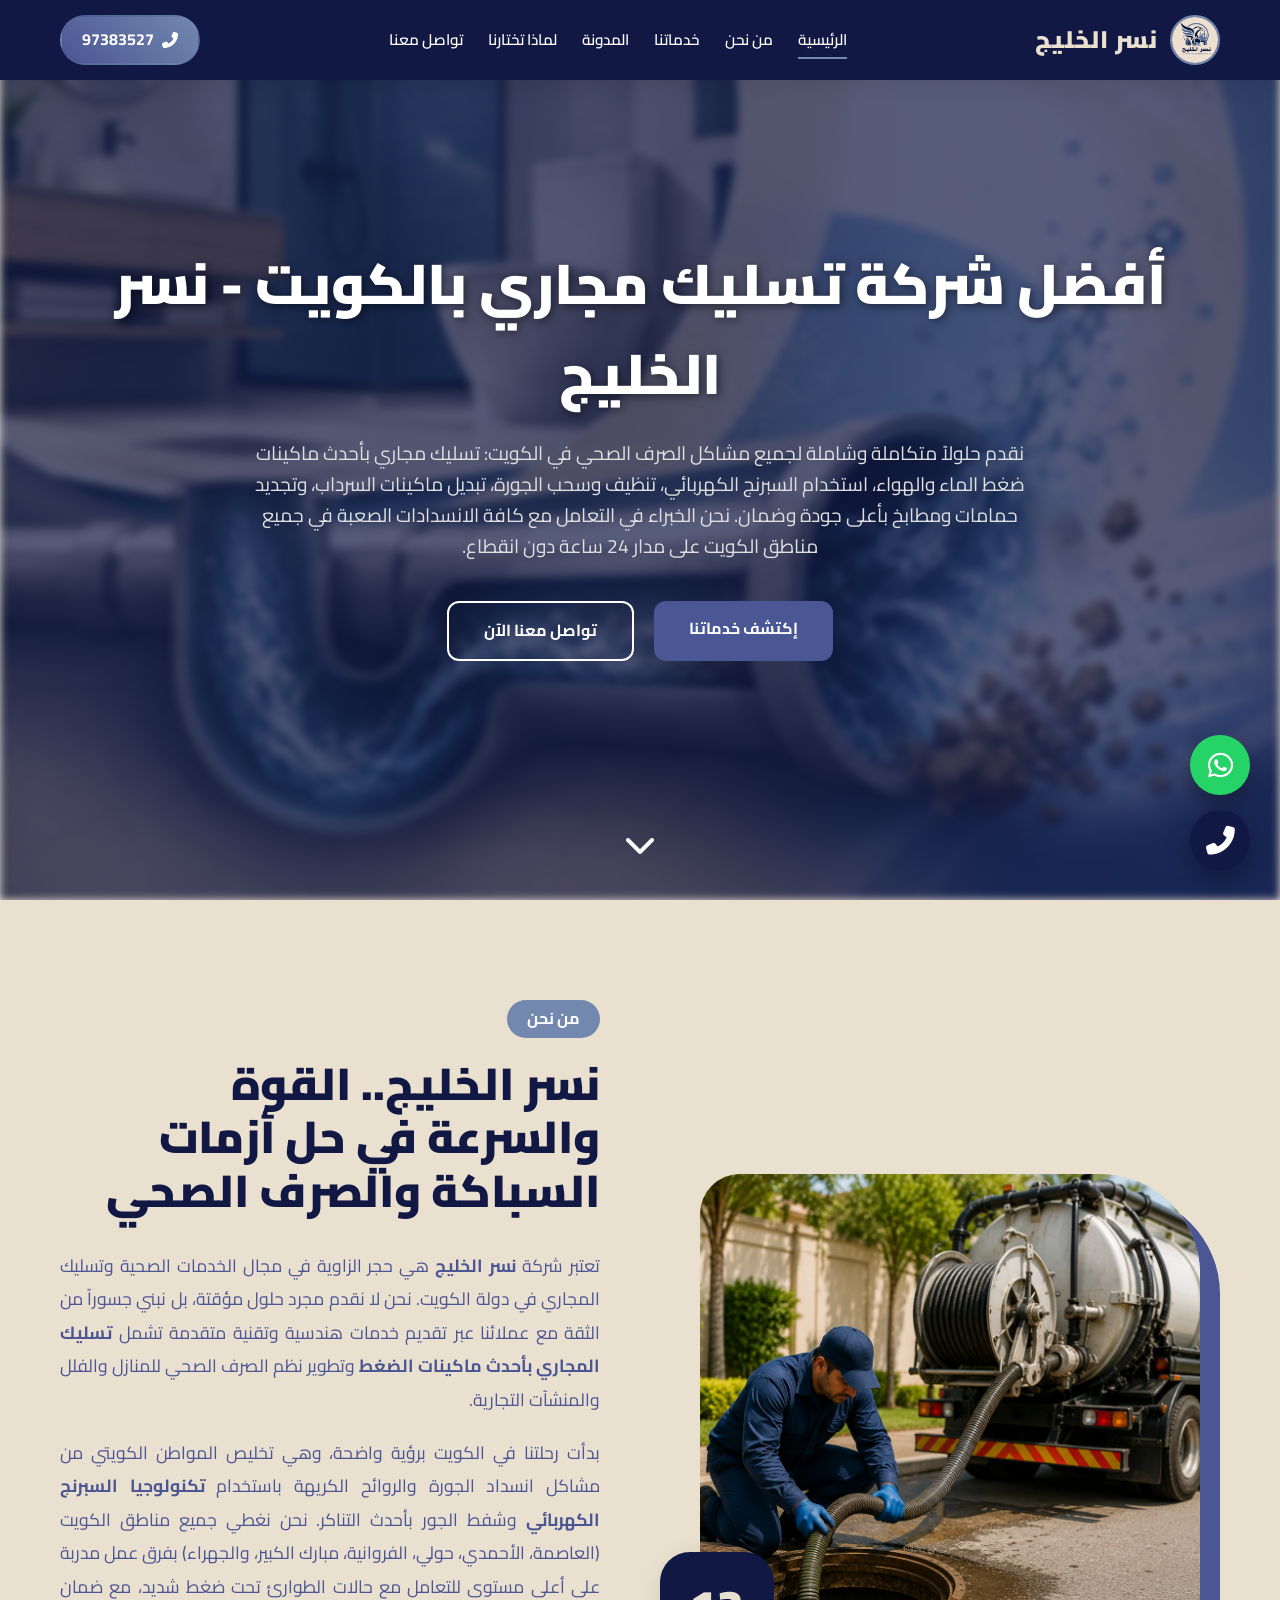
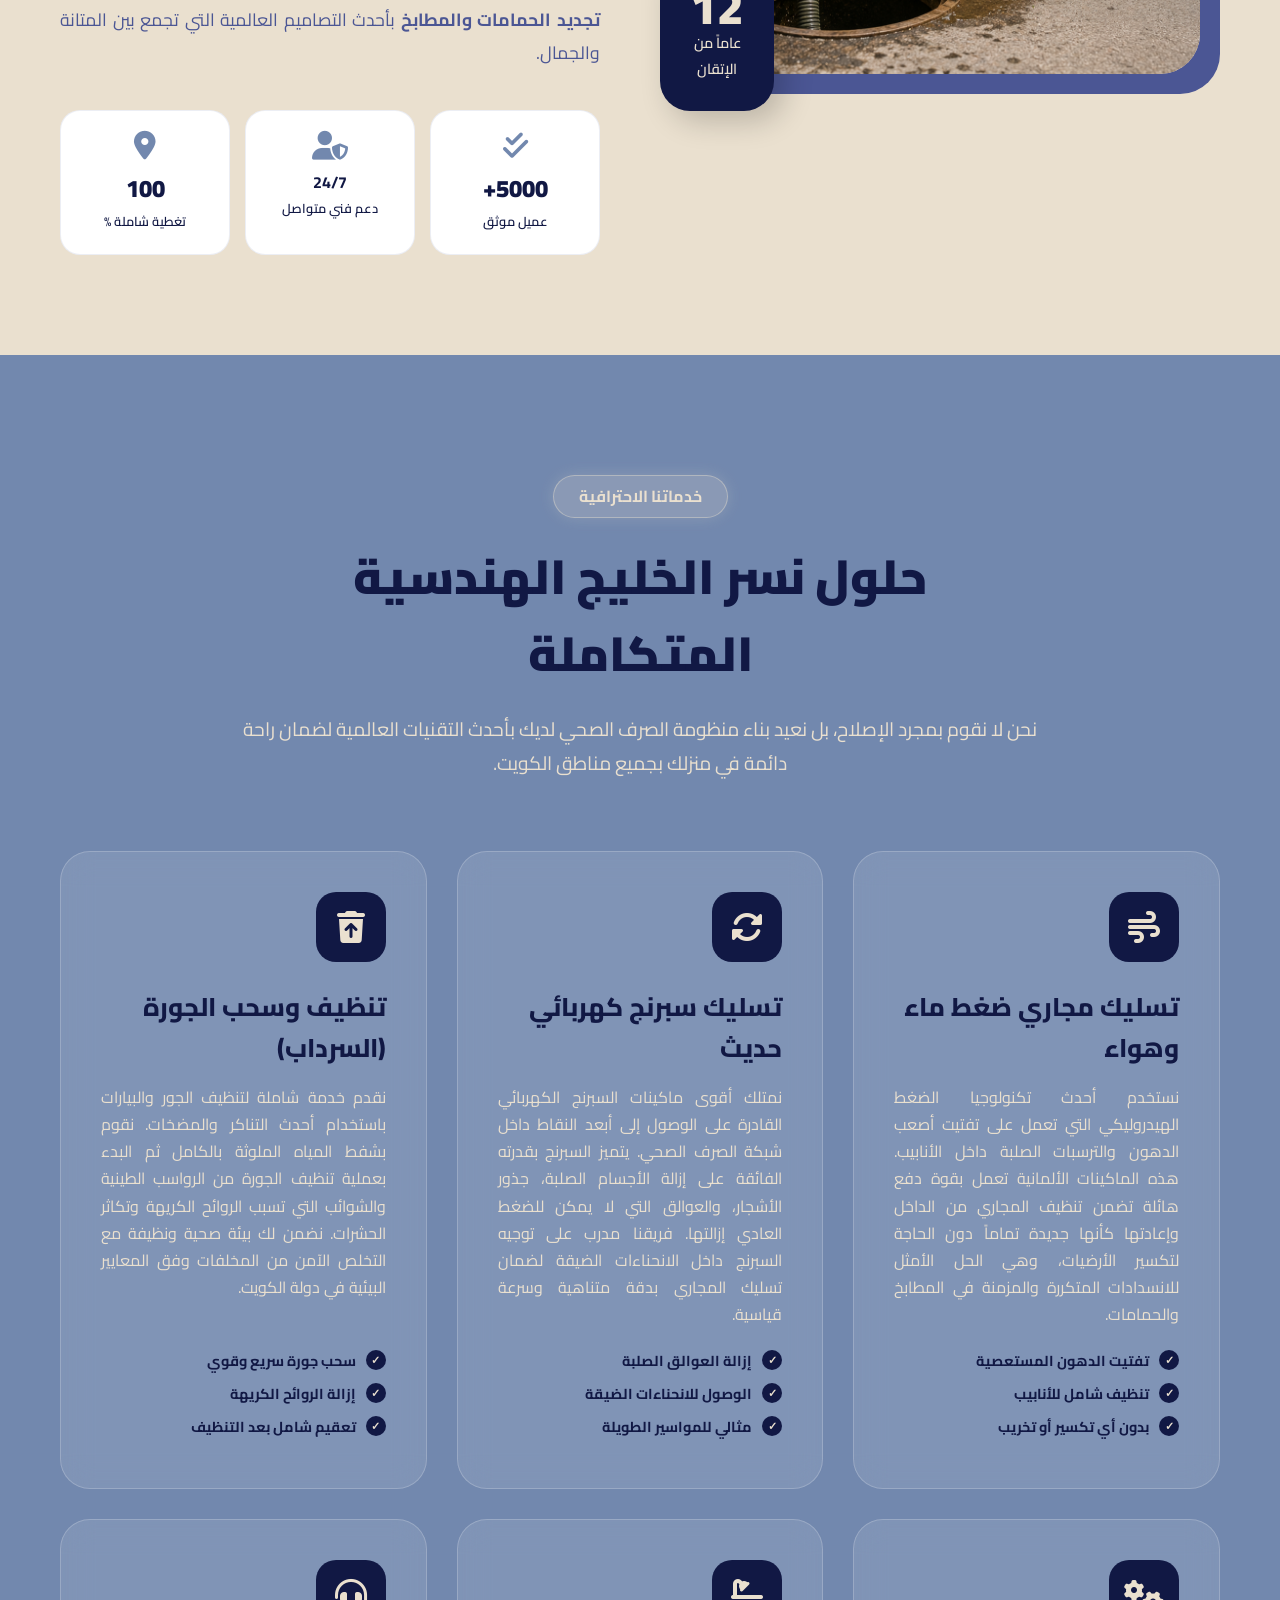
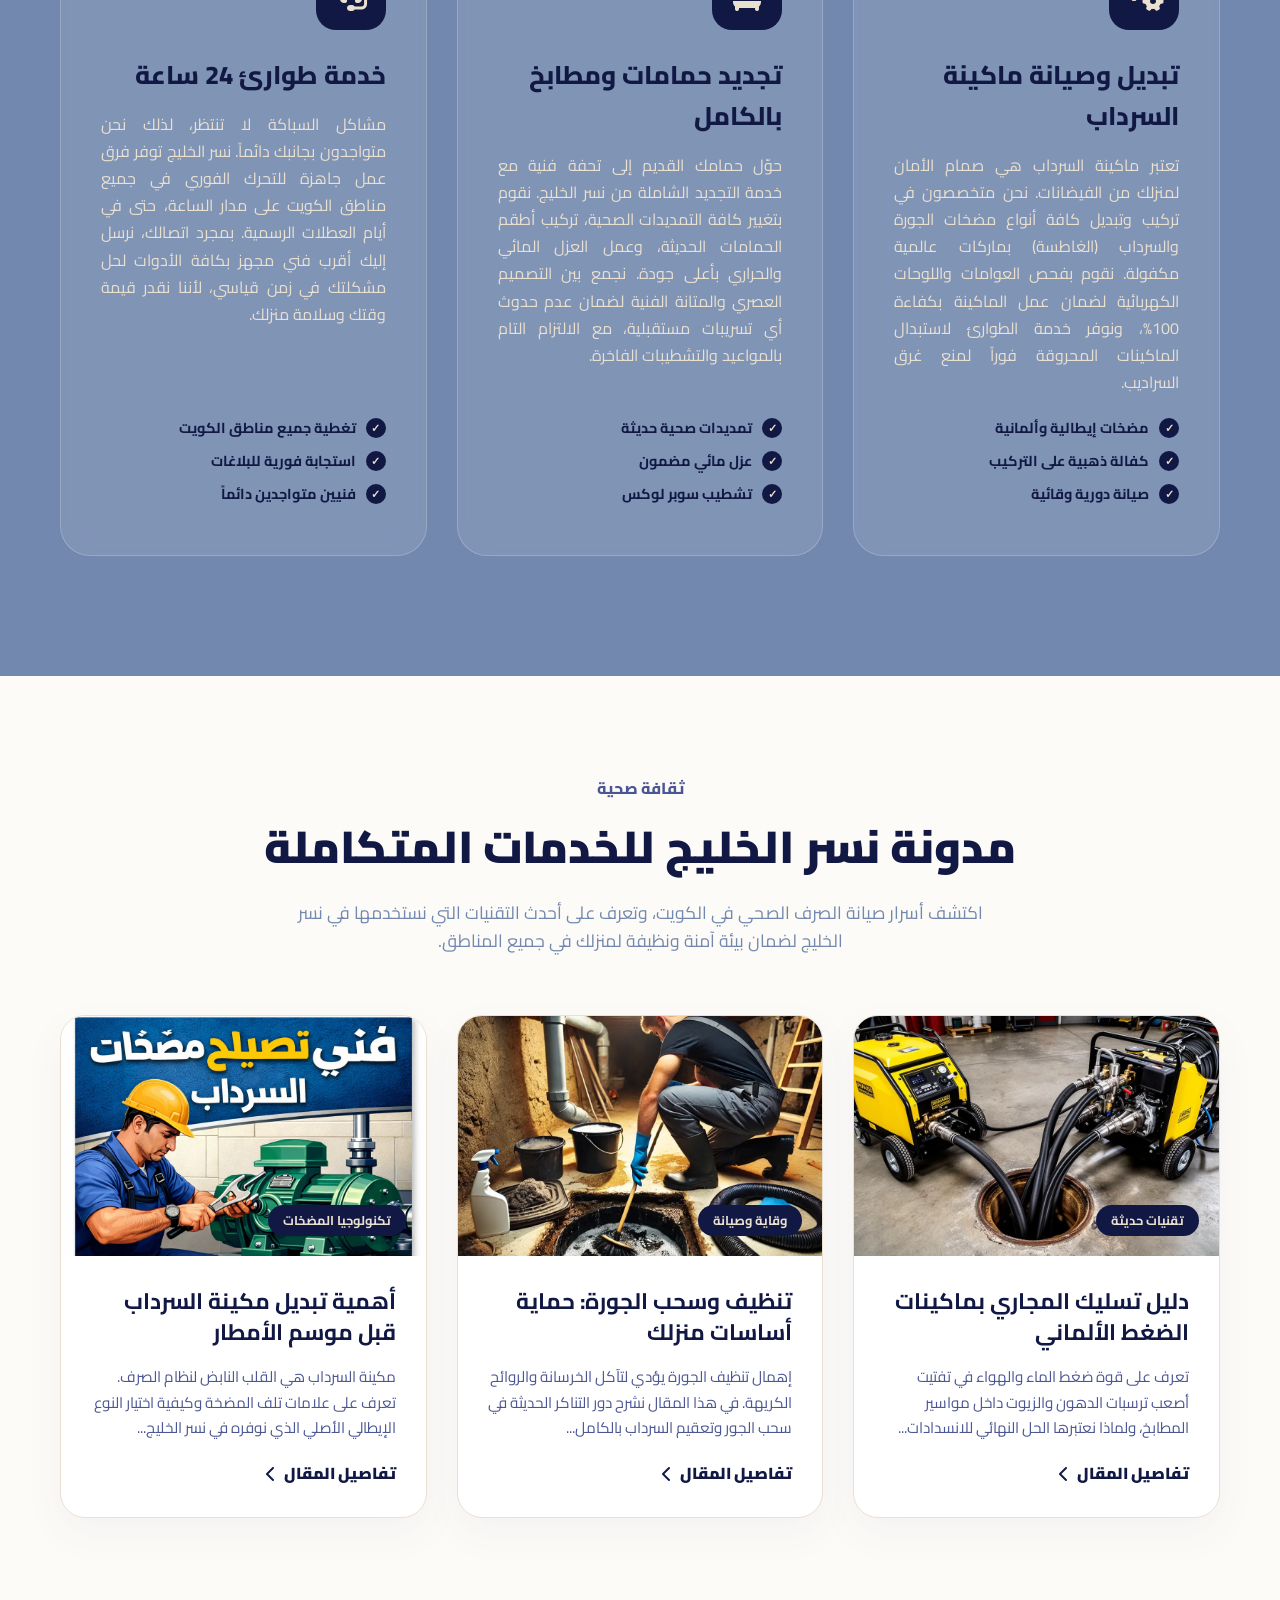
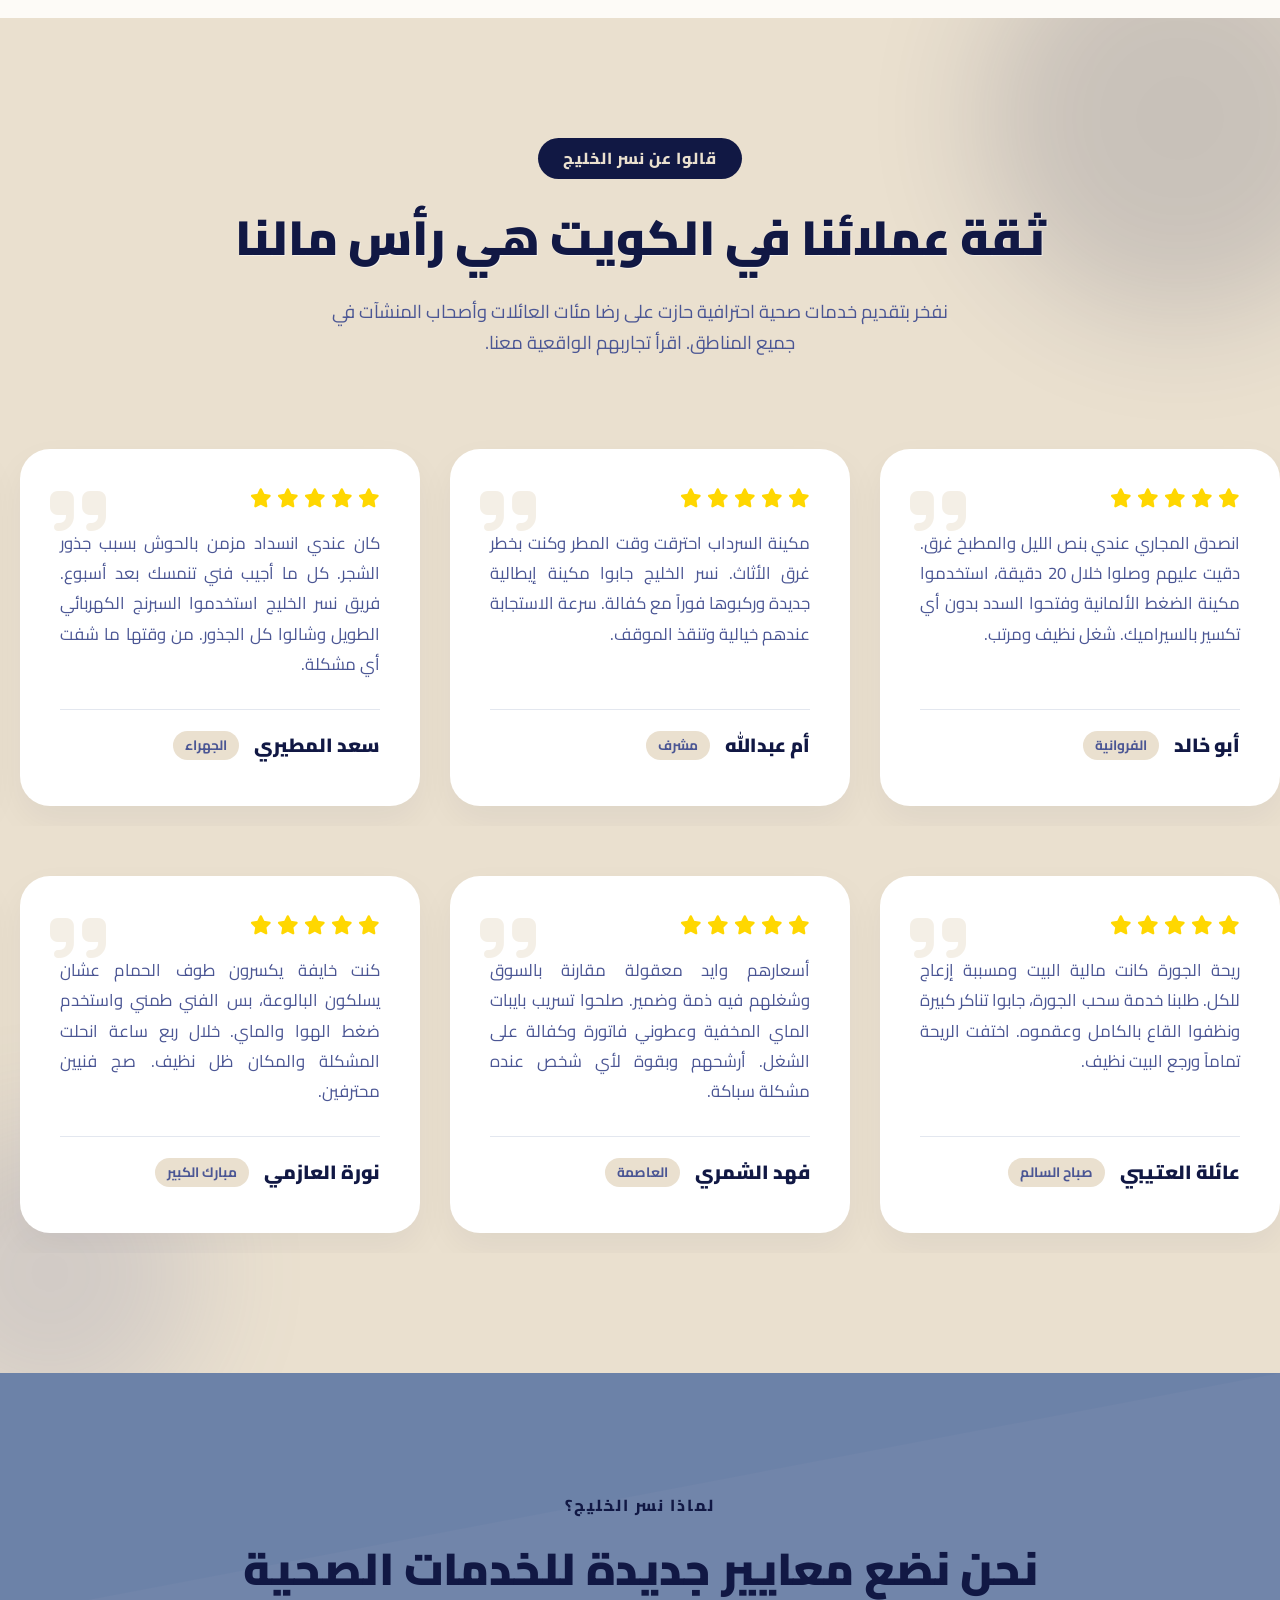
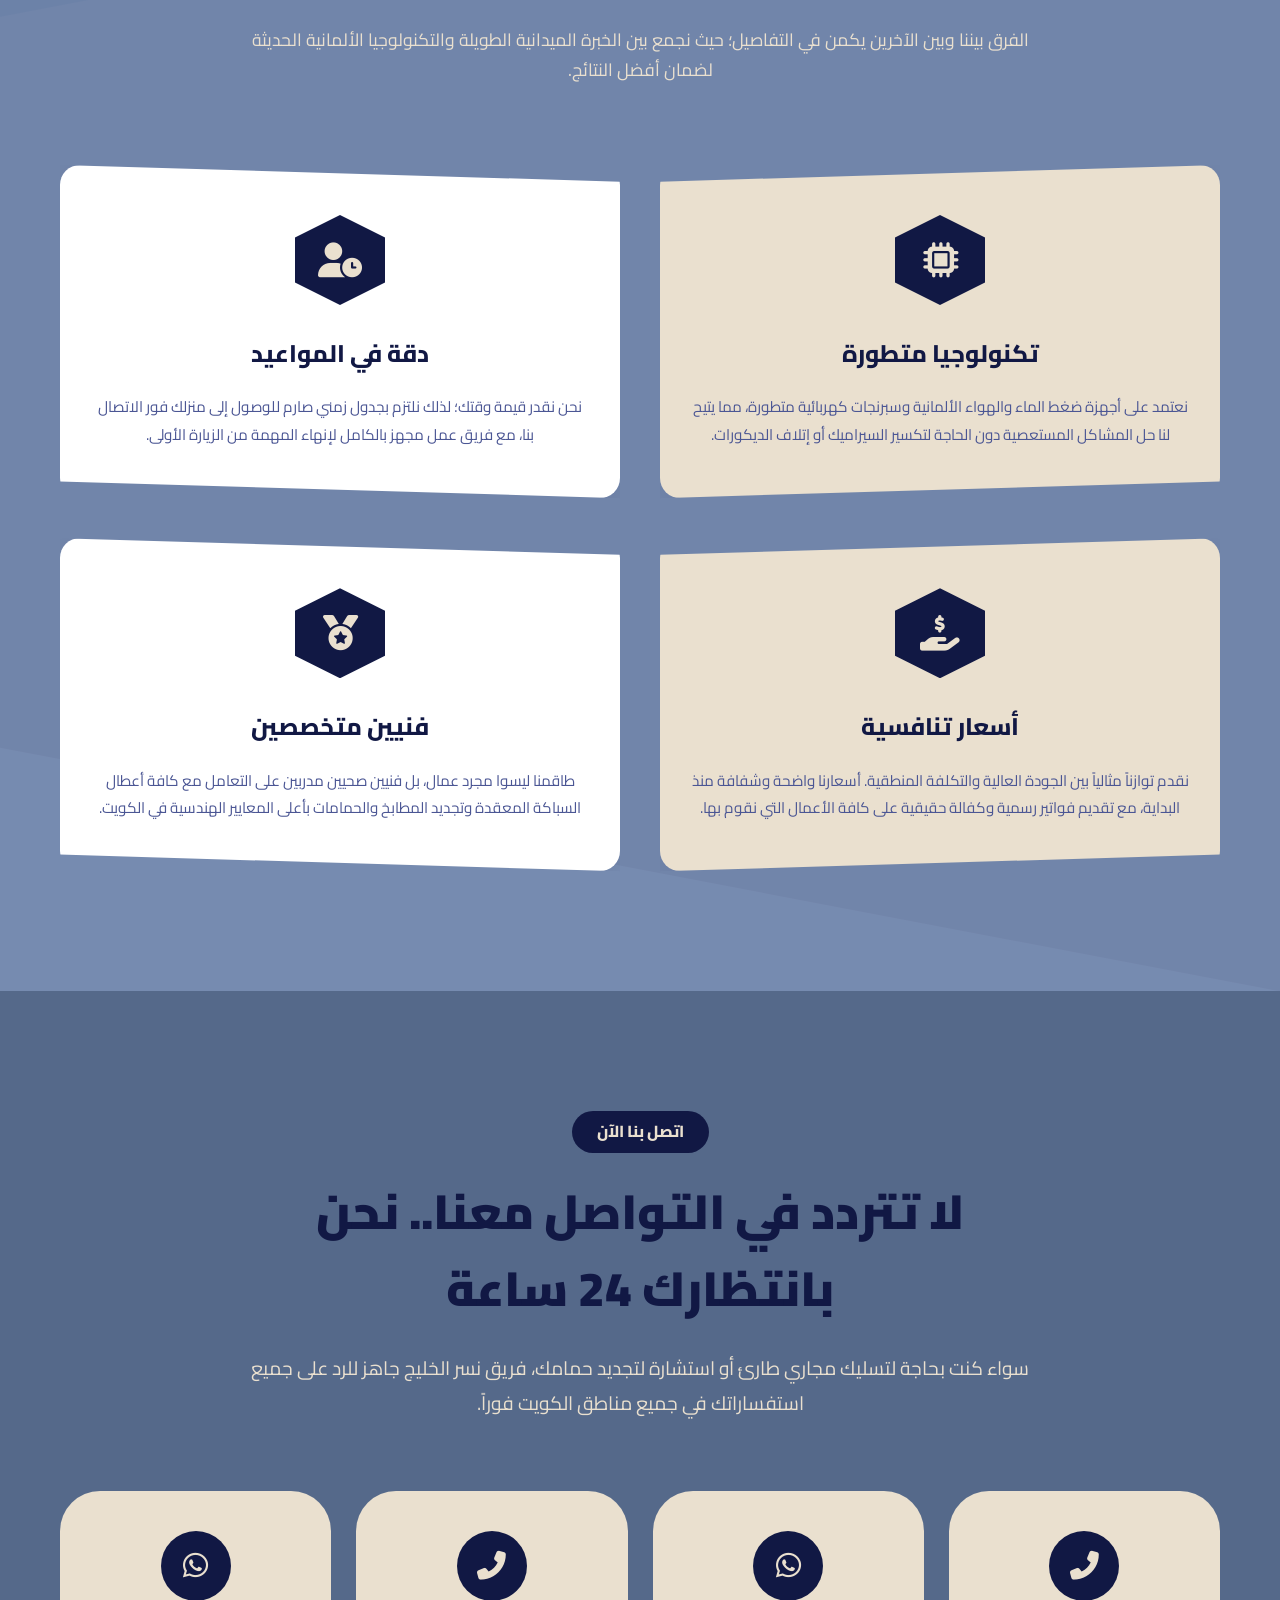
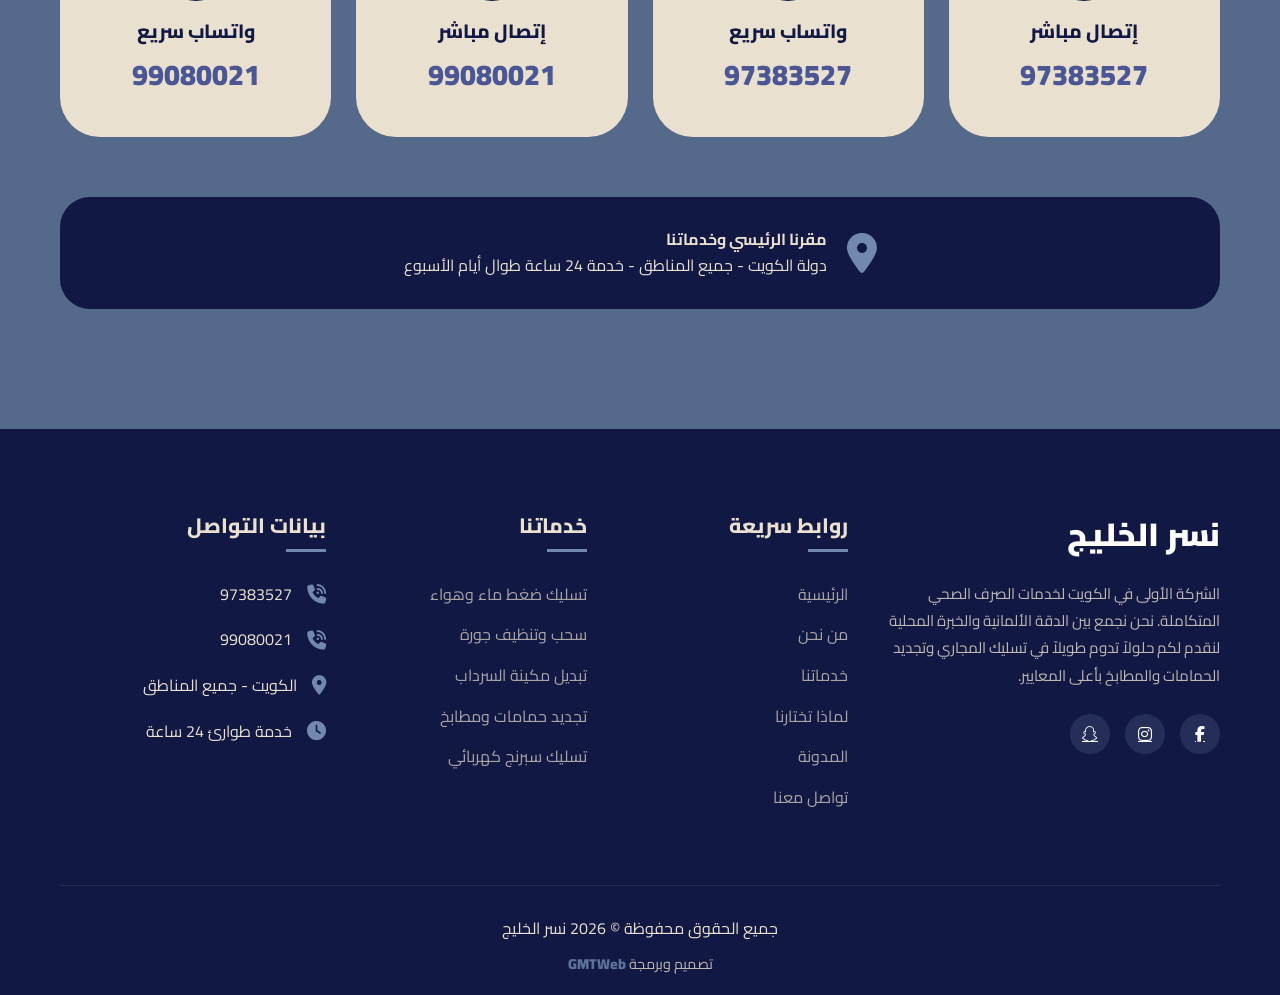
==== commit bc7eda9e: "message" ====
--- a/index.html
+++ b/index.html
@@ -12,9 +12,13 @@
     <link rel="stylesheet" href="style.css">
 </head>
 <body>
-
-    <!-- Header & Navigation -->
-    <header class="main-header">
+<div id="splash-screen">
+    <div class="splash-container">
+        <div class="loader-ring"></div>
+        <img src="images/logo.png" alt="نسر الخليج" class="splash-logo">
+    </div>
+</div>
+<header class="main-header">
         <div class="container header-flex">
             <div class="logo-area">
                 <img src="images/logo.png" alt="لوجو نسر الخليج" class="site-logo">
@@ -42,10 +46,8 @@
                 </button>
             </div>
         </div>
-    </header>
-
-    <!-- Mobile Sidebar Menu -->
-    <div class="mobile-sidebar" id="sidebar">
+</header>
+<div class="mobile-sidebar" id="sidebar">
         <div class="sidebar-header">
             <button id="closeMenu"><i class="fas fa-times"></i></button>
             <div class="sidebar-logo">نسر الخليج</div>
@@ -61,11 +63,9 @@
         <div class="sidebar-footer">
             <p>خدمة 24 ساعة في جميع مناطق الكويت</p>
         </div>
-    </div>
-    <div class="sidebar-overlay" id="overlay"></div>
-
-    <!-- Hero Section -->
-    <section id="home" class="hero-section">
+</div>
+<div class="sidebar-overlay" id="overlay"></div>
+<section id="home" class="hero-section">
         <div class="hero-bg-container">
             <div class="hero-bg-image"></div>
         </div>
@@ -84,8 +84,8 @@
                 </a>
             </div>
         </div>
-    </section>
-    <section id="about" class="about-premium-container">
+</section>
+<section id="about" class="about-premium-container">
     <div class="container">
         <div class="about-flex-layout">
             
@@ -515,7 +515,6 @@
         </div>
     </div>
 </section>
-<!-- Floating Action Buttons -->
 <div class="floating-contact-wrap">
     <a href="https://wa.me/96597383527" class="float-btn whatsapp" target="_blank">
         <i class="fab fa-whatsapp"></i>
@@ -526,7 +525,6 @@
         <span class="tooltip">اتصال</span>
     </a>
 </div>
-
 <footer class="main-footer">
     <div class="container">
         <div class="footer-grid">
--- a/style.css
+++ b/style.css
@@ -1452,4 +1452,88 @@
     .footer-grid { grid-template-columns: 1fr; }
     .floating-contact-wrap { bottom: 20px; right: 20px; }
     .float-btn { width: 50px; height: 50px; font-size: 1.5rem; }
+}
+#splash-screen {
+    position: fixed;
+    top: 0;
+    left: 0;
+    width: 100%;
+    height: 100%;
+    background-color: #111844;
+    display: flex;
+    align-items: center;
+    justify-content: center;
+    z-index: 10000;
+    transition: opacity 0.6s ease, visibility 0.6s;
+}
+
+.splash-container {
+    position: relative;
+    display: flex;
+    align-items: center;
+    justify-content: center;
+    width: 150px;
+    height: 150px;
+}
+
+.splash-logo {
+    width: 80px;
+    height: 80px;
+    object-fit: contain;
+    z-index: 2;
+    animation: pulseLogo 2s infinite ease-in-out;
+}
+
+.loader-ring {
+    position: absolute;
+    width: 130px;
+    height: 130px;
+    border: 2px solid rgba(234, 224, 207, 0.1);
+    border-top: 2px solid #EAE0CF;
+    border-radius: 50%;
+    animation: spinRing 1s linear infinite;
+    z-index: 1;
+}
+
+@keyframes spinRing {
+    0% { transform: rotate(0deg); }
+    100% { transform: rotate(360deg); }
+}
+
+@keyframes pulseLogo {
+    0%, 100% { transform: scale(1); opacity: 0.8; }
+    50% { transform: scale(1.1); opacity: 1; }
+}
+
+.splash-hidden {
+    opacity: 0;
+    visibility: hidden;
+}
+
+body.loading {
+    overflow: hidden;
+}
+
+@media (max-width: 768px) {
+    .splash-container {
+        width: 110px;
+        height: 110px;
+    }
+    .splash-logo {
+        width: 55px;
+        height: 55px;
+    }
+    .loader-ring {
+        width: 95px;
+        height: 95px;
+    }
+}
+.splash-logo {
+    width: 80px;
+    height: 80px;
+    object-fit: cover;
+    border-radius: 50%;
+    border: 2px solid #EAE0CF;
+    z-index: 2;
+    animation: pulseLogo 2s infinite ease-in-out;
 }
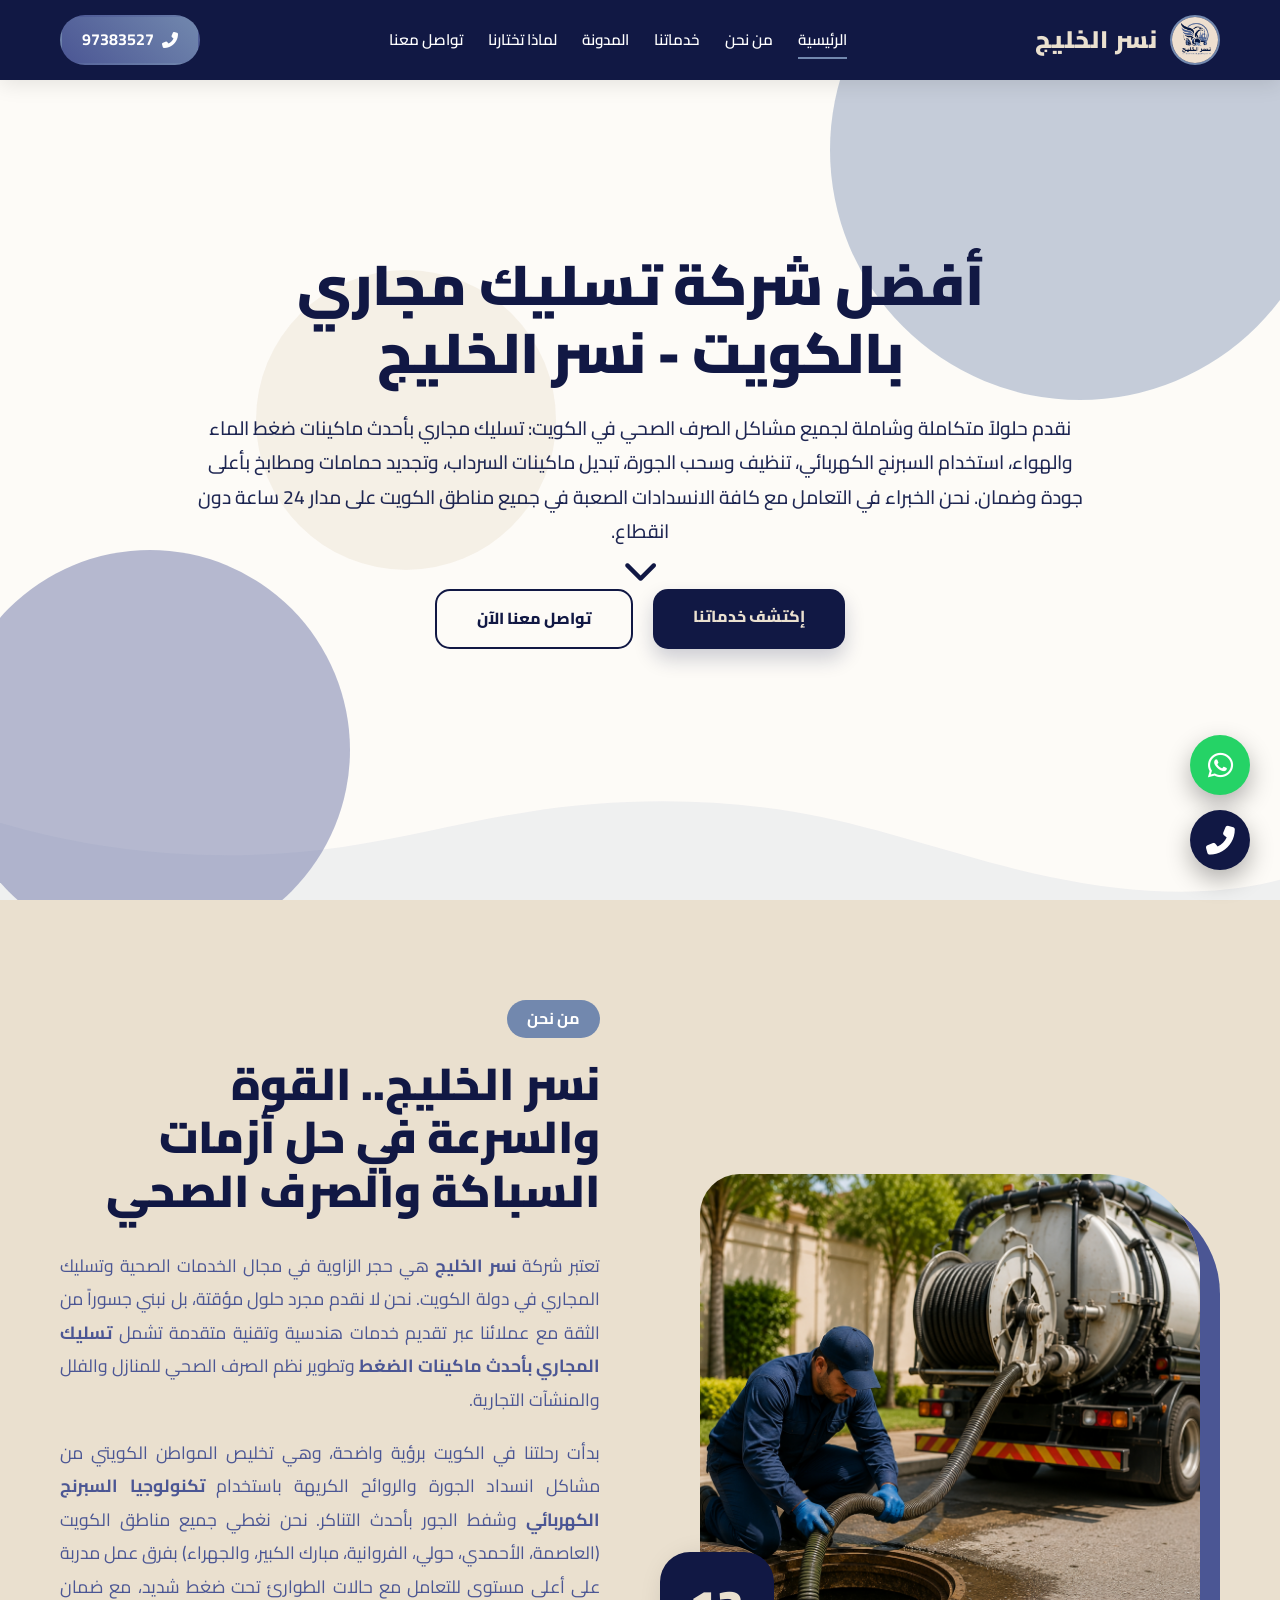
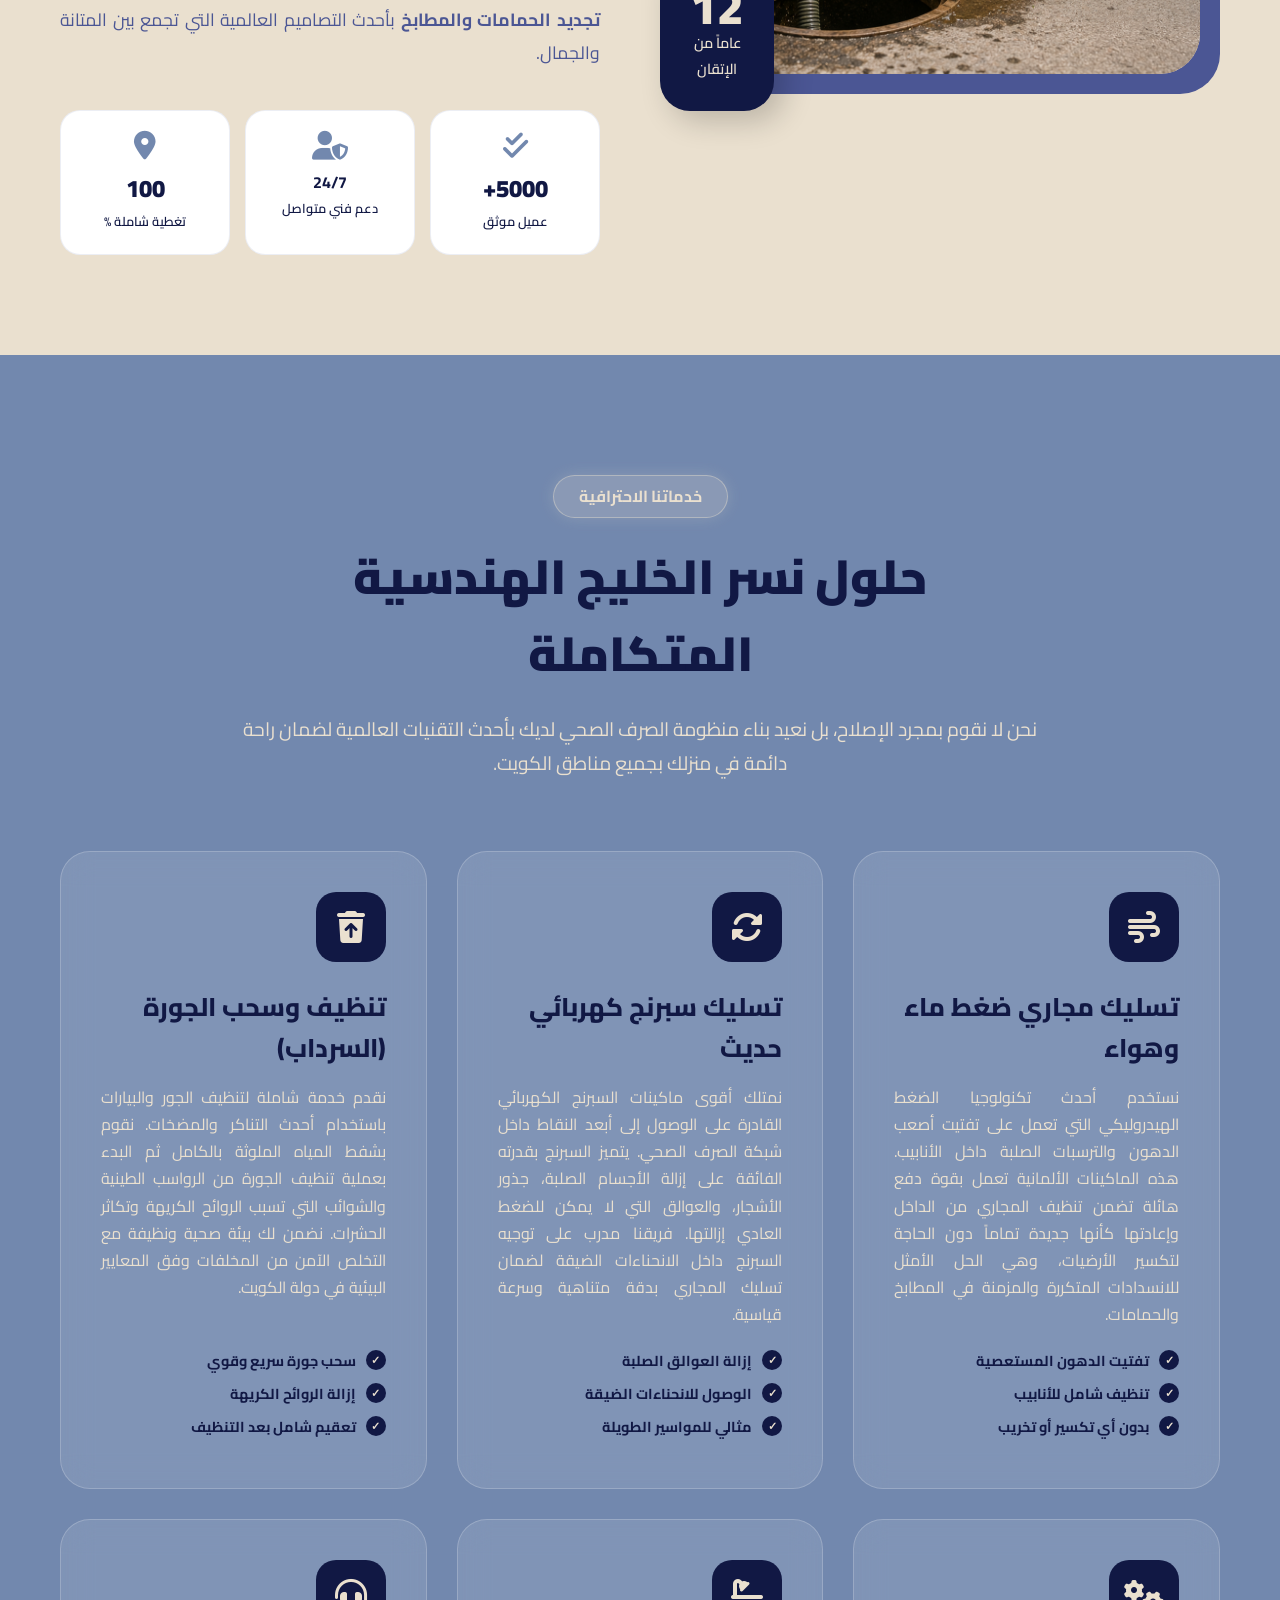
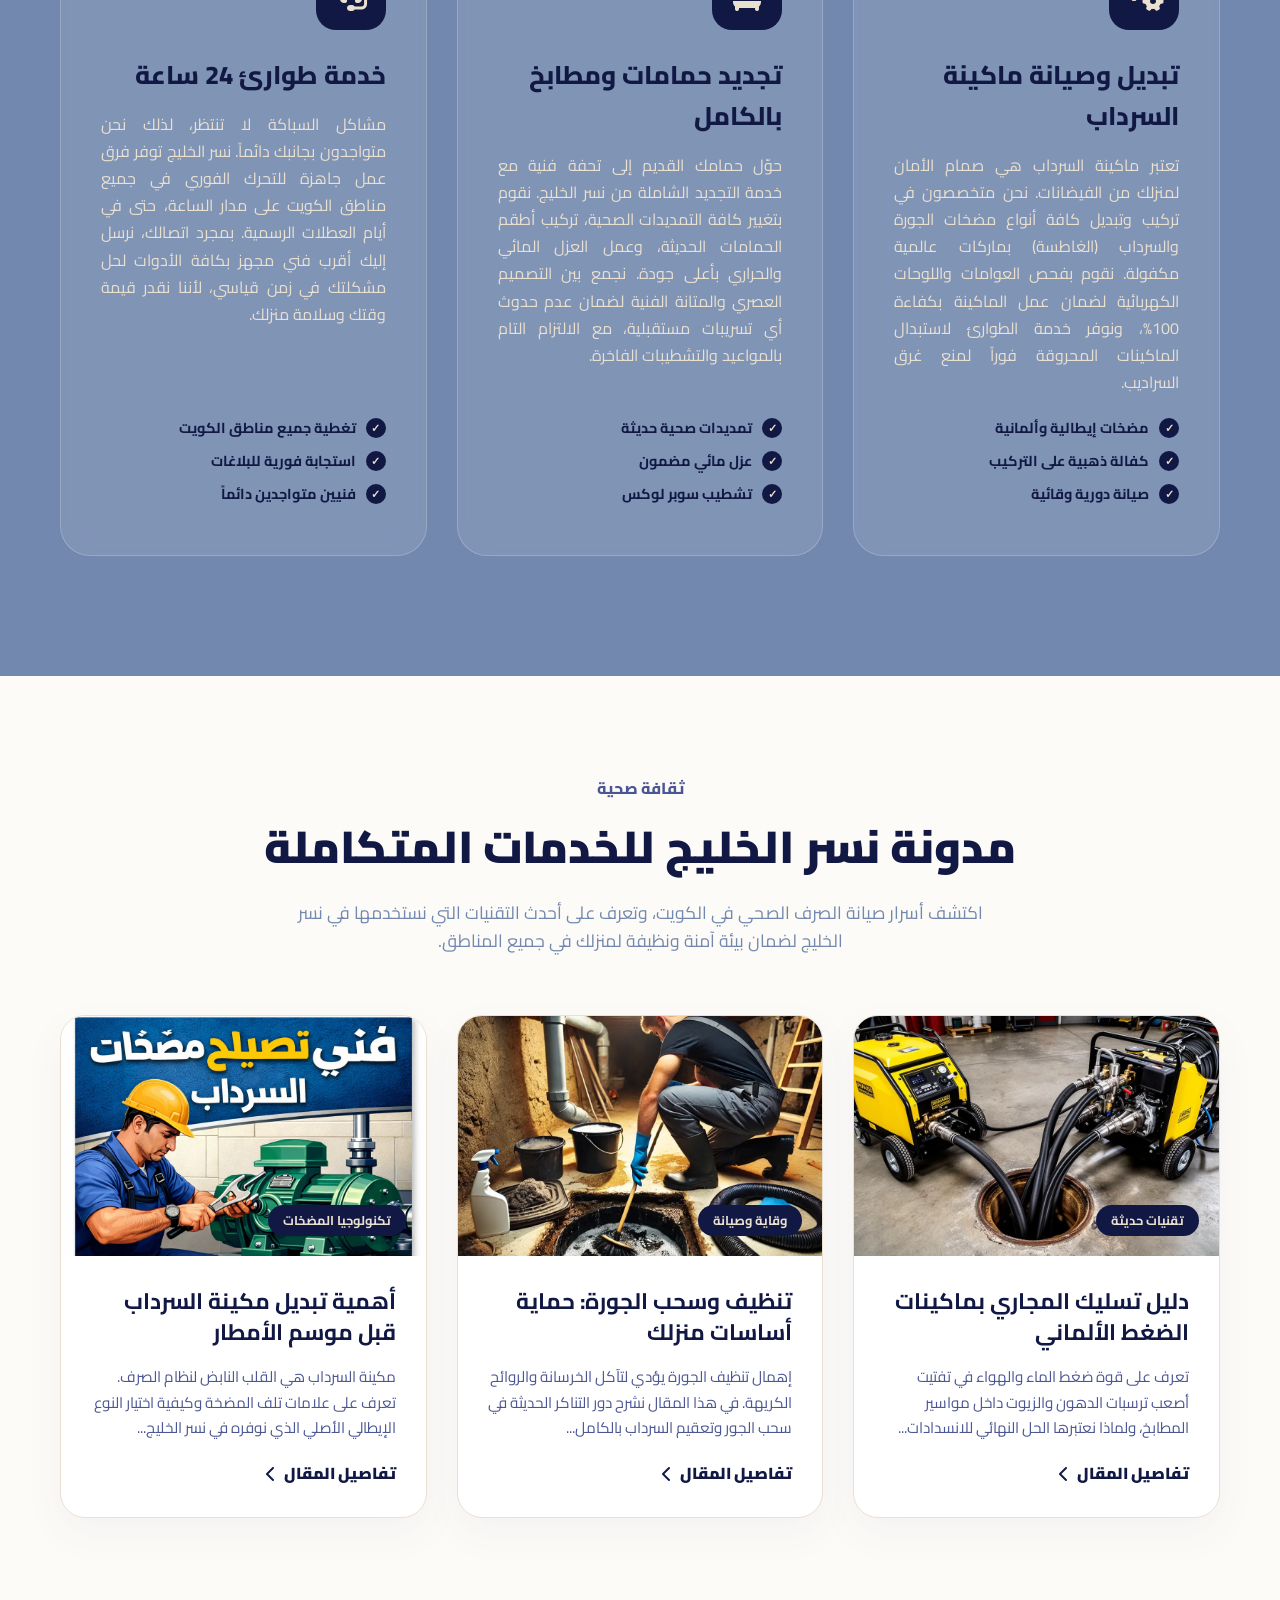
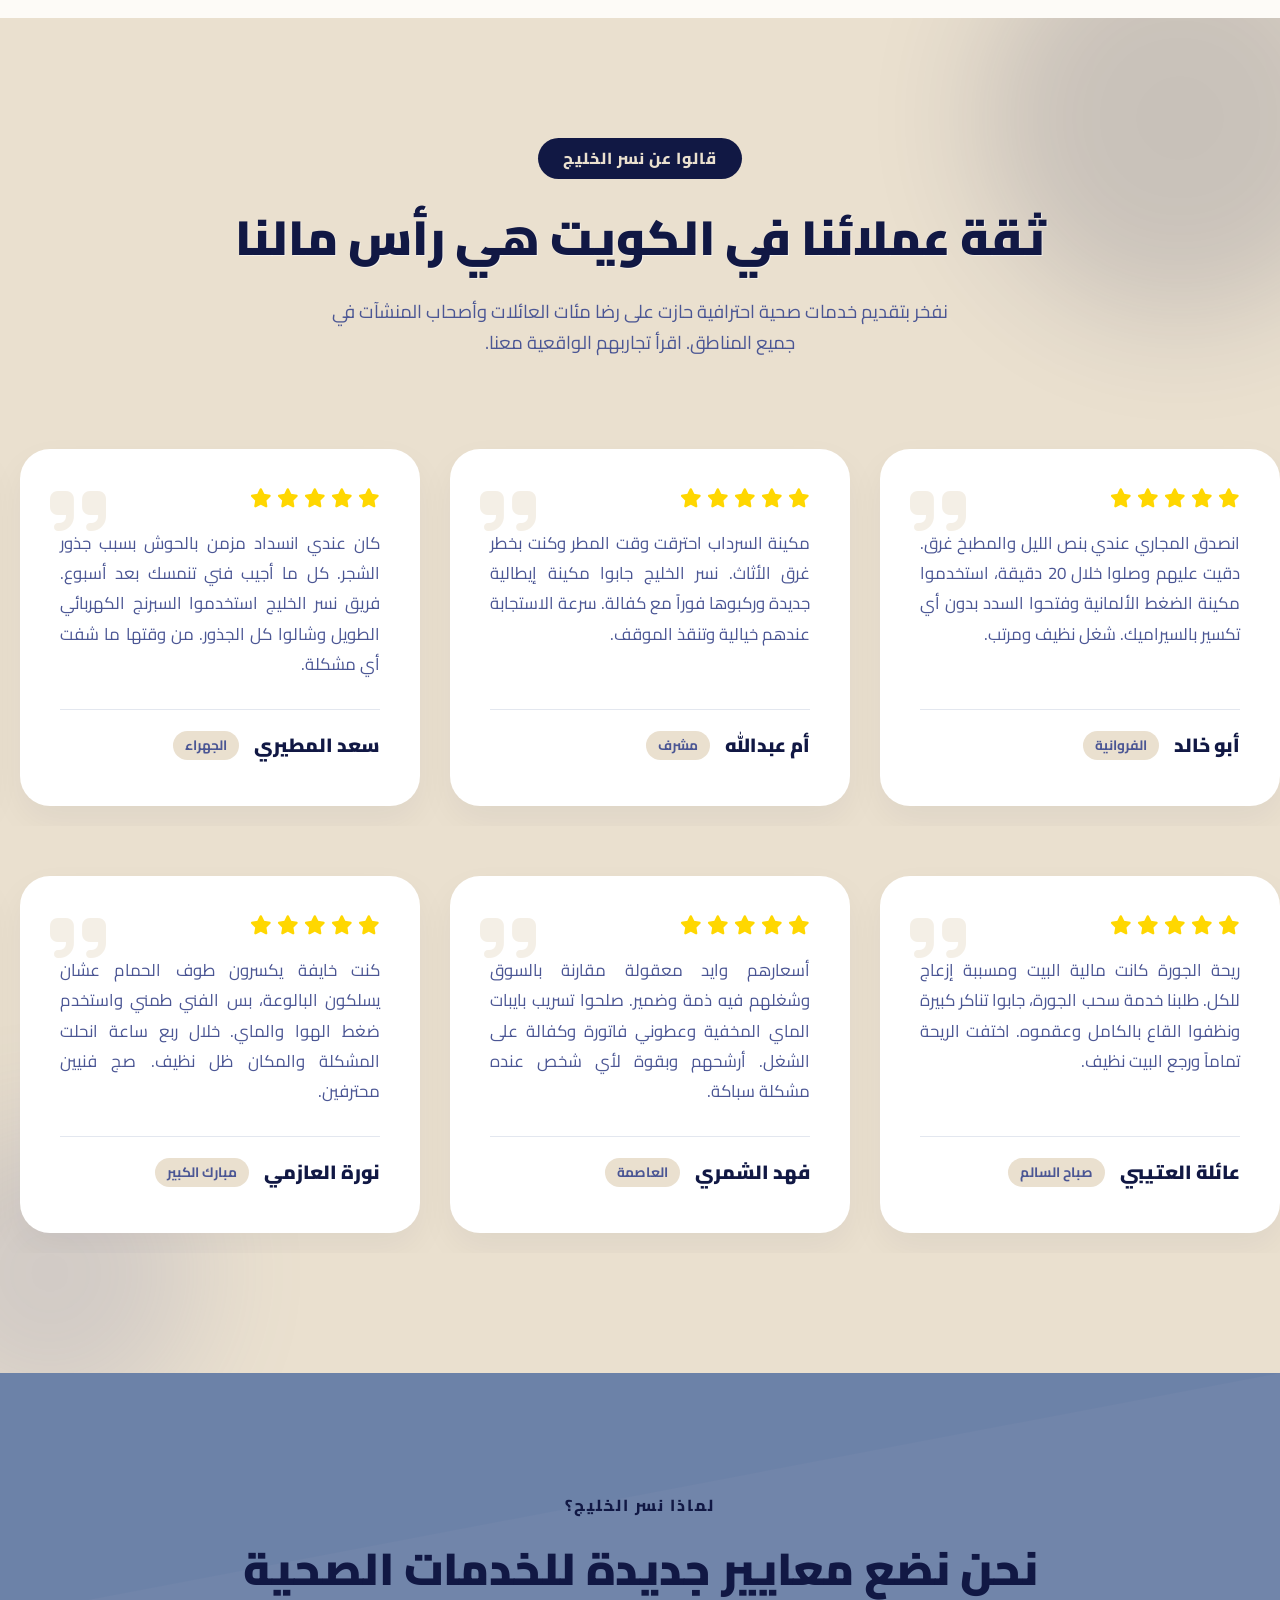
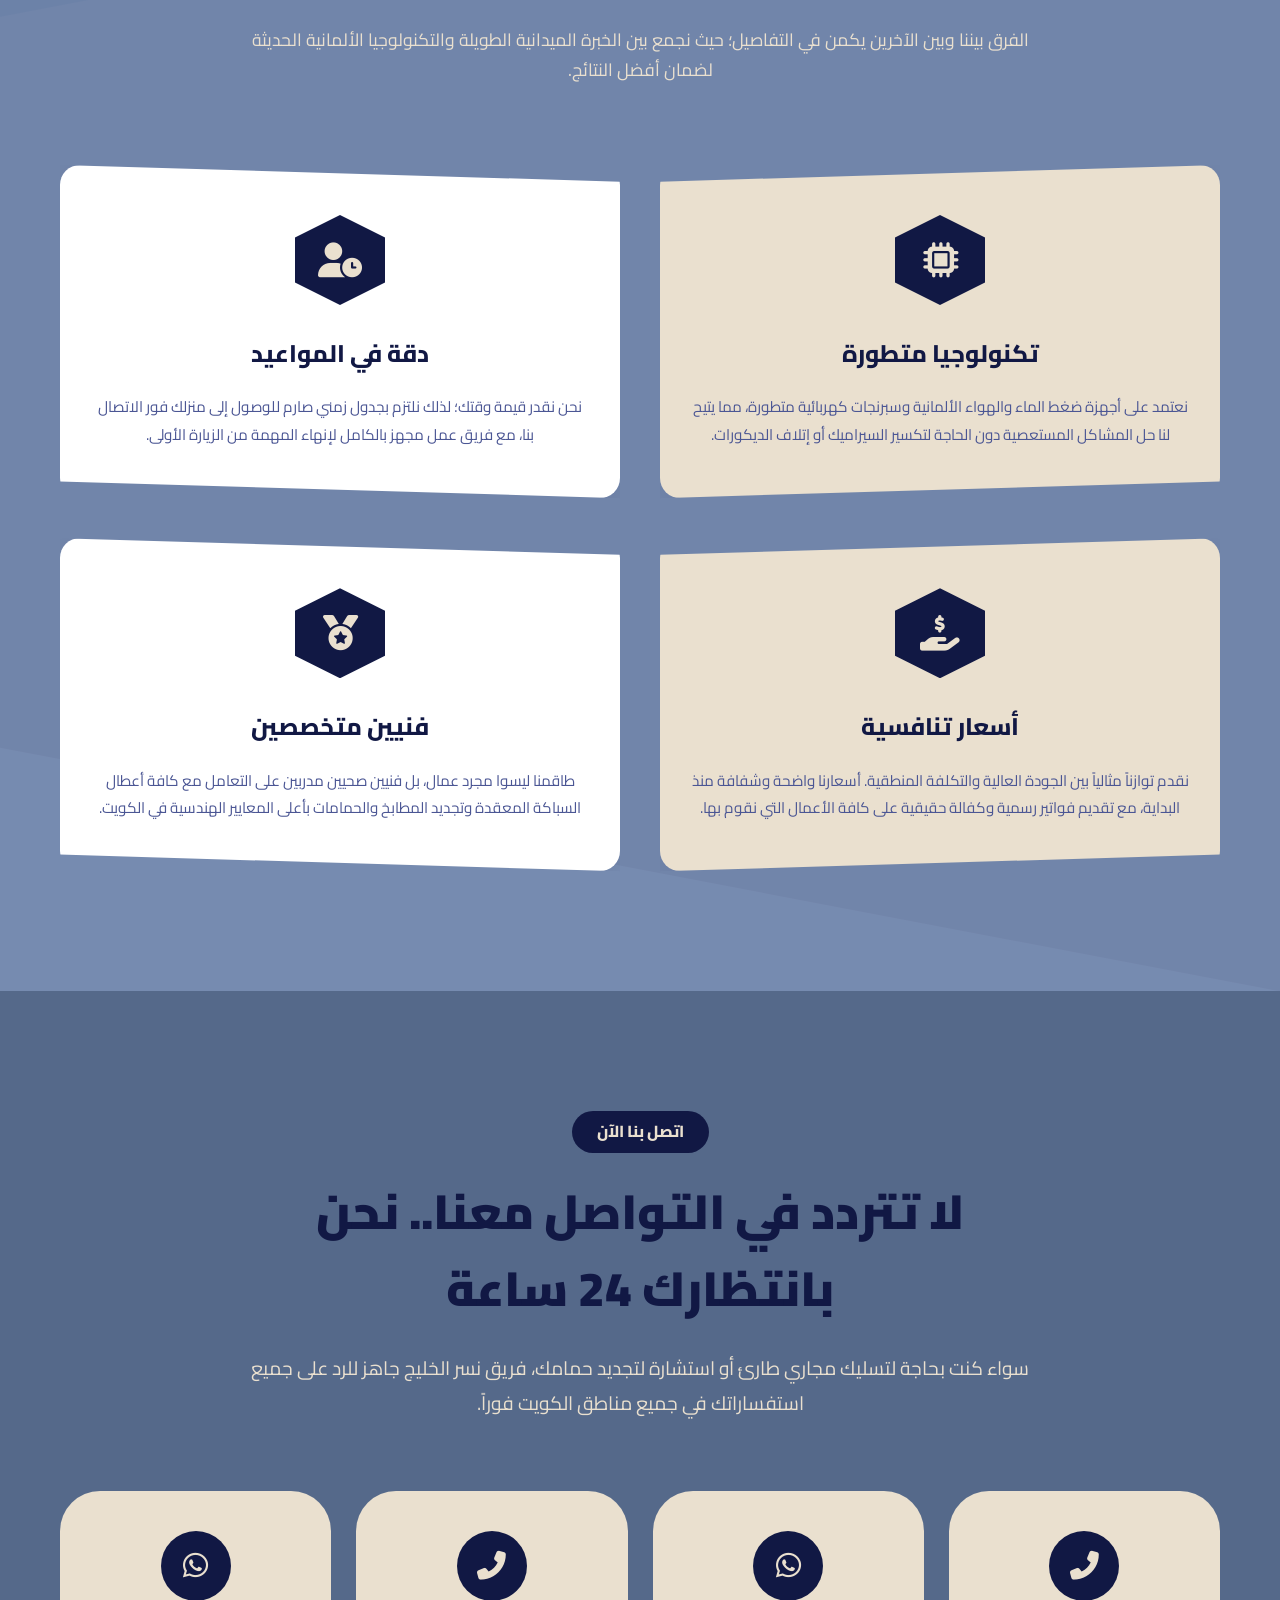
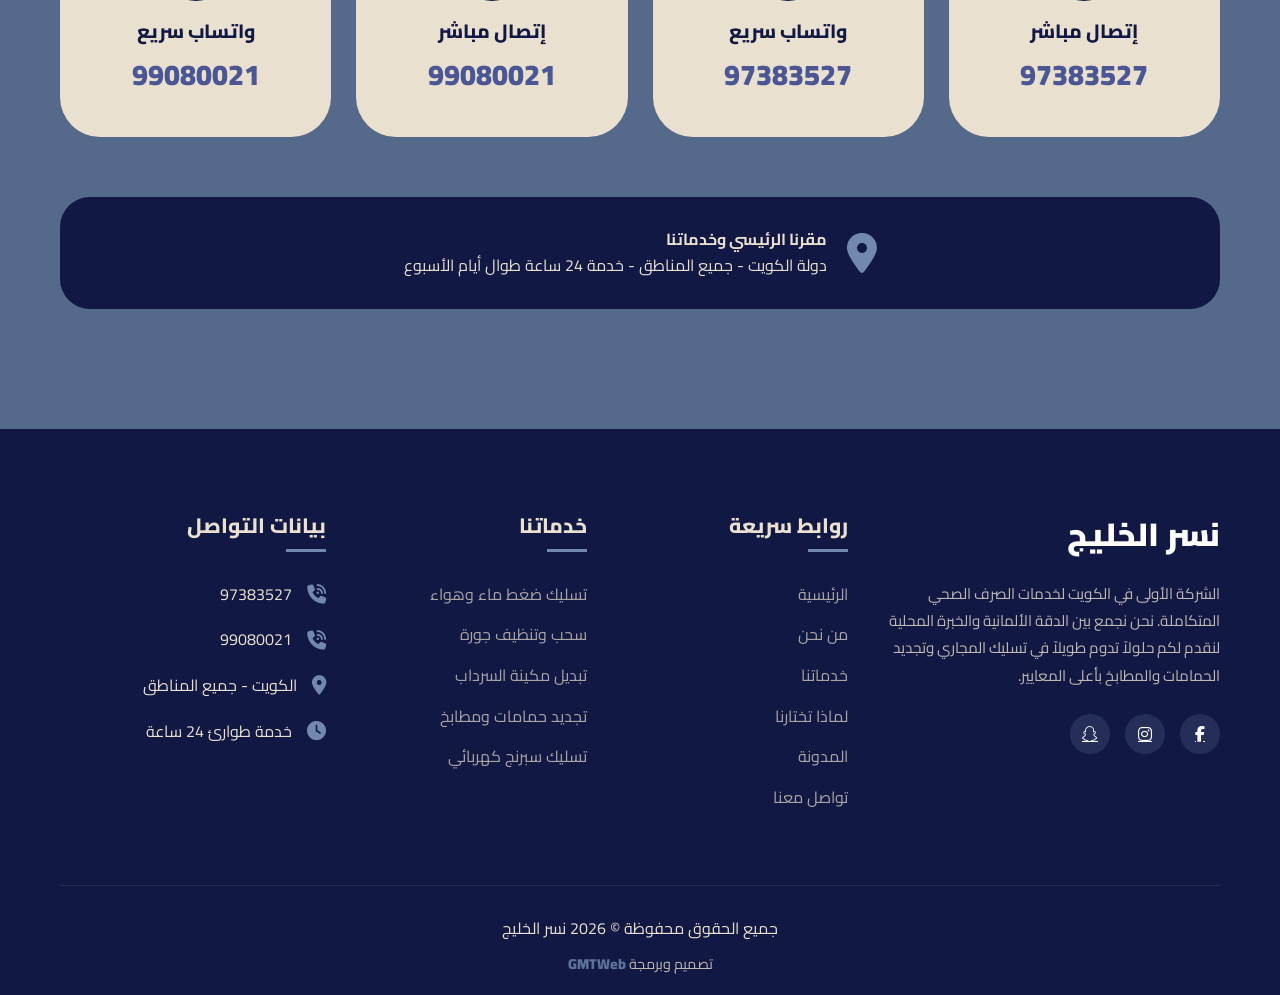
==== commit a5f507c7: "message" ====
--- a/index.html
+++ b/index.html
@@ -65,25 +65,34 @@
         </div>
 </div>
 <div class="sidebar-overlay" id="overlay"></div>
-<section id="home" class="hero-section">
-        <div class="hero-bg-container">
-            <div class="hero-bg-image"></div>
-        </div>
-        <div class="container hero-content">
-            <h1 class="animate-text">أفضل شركة تسليك مجاري بالكويت - نسر الخليج</h1>
-            <p class="animate-text-delay">نقدم حلولاً متكاملة وشاملة لجميع مشاكل الصرف الصحي في الكويت: تسليك مجاري بأحدث ماكينات ضغط الماء والهواء، استخدام السبرنج الكهربائي، تنظيف وسحب الجورة، تبديل ماكينات السرداب، وتجديد حمامات ومطابخ بأعلى جودة وضمان. نحن الخبراء في التعامل مع كافة الانسدادات الصعبة في جميع مناطق الكويت على مدار 24 ساعة دون انقطاع.</p>
+<section id="home" class="hero-light-creative">
+    <div class="hero-mesh-bg">
+        <div class="glow glow-1"></div>
+        <div class="glow glow-2"></div>
+        <div class="glow glow-3"></div>
+    </div>
+    
+    <div class="container hero-inner">
+        <div class="hero-text-box">
+            <h1 class="hero-main-title">أفضل شركة تسليك مجاري بالكويت - نسر الخليج</h1>
+            <p class="hero-sub-p">نقدم حلولاً متكاملة وشاملة لجميع مشاكل الصرف الصحي في الكويت: تسليك مجاري بأحدث ماكينات ضغط الماء والهواء، استخدام السبرنج الكهربائي، تنظيف وسحب الجورة، تبديل ماكينات السرداب، وتجديد حمامات ومطابخ بأعلى جودة وضمان. نحن الخبراء في التعامل مع كافة الانسدادات الصعبة في جميع مناطق الكويت على مدار 24 ساعة دون انقطاع.</p>
             
-            <div class="hero-btns">
-                <a href="#services" class="btn btn-primary">إكتشف خدماتنا</a>
-                <a href="#contact" class="btn btn-outline">تواصل معنا الآن</a>
-            </div>
-
-            <div class="scroll-indicator">
-                <a href="#about" class="iphone-arrow">
-                    <i class="fas fa-chevron-down"></i>
-                </a>
-            </div>
-        </div>
+            <div class="hero-action-btns">
+                <a href="#services" class="btn-main-dark">إكتشف خدماتنا</a>
+                <a href="tel:97383527" class="btn-main-outline">تواصل معنا الآن</a>
+            </div>
+        </div>
+        <div class="hero-scroll-indicator">
+            <a href="#about" class="iphone-arrow-dark">
+                <i class="fas fa-chevron-down"></i>
+            </a>
+        </div>
+    </div>
+    <div class="hero-bottom-wave">
+        <svg data-name="Layer 1" xmlns="http://www.w3.org/2000/svg" viewBox="0 0 1200 120" preserveAspectRatio="none">
+            <path d="M985.66,92.83C906.67,72,823.78,31,743.84,14.19c-82.26-17.34-168.06-16.33-250.45.39-57.84,11.73-114,31.07-172,41.86A600.21,600.21,0,0,1,0,27.35V120H1200V95.83C1132.19,118.92,1055.71,111.31,985.66,92.83Z" fill="#7288AE" fill-opacity="0.1"></path>
+        </svg>
+    </div>
 </section>
 <section id="about" class="about-premium-container">
     <div class="container">
--- a/style.css
+++ b/style.css
@@ -1536,4 +1536,284 @@
     border: 2px solid #EAE0CF;
     z-index: 2;
     animation: pulseLogo 2s infinite ease-in-out;
+}
+@media (max-width: 768px) {
+    .about-premium-container {
+        padding: 60px 0;
+    }
+
+    .about-flex-layout {
+        flex-direction: column;
+        align-items: center;
+        text-align: center;
+        gap: 40px;
+    }
+
+    .about-visual {
+        width: 100%;
+        display: flex;
+        justify-content: center;
+    }
+
+    .image-wrapper-creative {
+        width: 100%;
+        max-width: 320px;
+        padding: 0;
+    }
+
+    .main-about-img {
+        height: 320px;
+        border-radius: 30px;
+        box-shadow: 10px 10px 0px #4B5694;
+    }
+
+    .floating-experience-box {
+        left: 50% !important;
+        transform: translateX(-50%) !important;
+        bottom: -20px;
+        padding: 15px 25px;
+        width: 120px;
+    }
+
+    .exp-number { font-size: 2rem; }
+
+    .about-info-text {
+        width: 100%;
+        min-width: unset;
+    }
+
+    .section-headline {
+        font-size: 1.7rem;
+    }
+
+    .mini-stats-row {
+        grid-template-columns: 1fr;
+        gap: 15px;
+    }
+
+    .testimonials-art-section {
+        padding: 60px 0;
+    }
+
+    .testi-title {
+        font-size: 1.8rem;
+    }
+
+    .testi-card {
+        width: 290px;
+        padding: 25px;
+        margin: 0 5px;
+    }
+
+    .quote-mark {
+        font-size: 2.2rem;
+        top: 15px;
+        left: 15px;
+    }
+
+    .review-text {
+        font-size: 0.95rem;
+        margin-bottom: 20px;
+    }
+
+    .marquee-track {
+        gap: 15px;
+    }
+
+    .track-left {
+        animation: scrollLeft 25s linear infinite;
+    }
+
+    .track-right {
+        animation: scrollRight 25s linear infinite;
+    }
+}
+.hero-light-creative {
+    position: relative;
+    height: 100vh;
+    width: 100%;
+    display: flex;
+    align-items: center;
+    justify-content: center;
+    background-color: #fdfbf7;
+    overflow: hidden;
+    z-index: 1;
+}
+
+.hero-mesh-bg {
+    position: absolute;
+    top: 0;
+    left: 0;
+    width: 100%;
+    height: 100%;
+    z-index: -1;
+    background: #fdfbf7;
+}
+
+.glow {
+    position: absolute;
+    border-radius: 50%;
+    filter: blur(0px);
+    opacity: 0.4;
+    animation: meshMove 15s infinite alternate ease-in-out;
+}
+
+.glow-1 {
+    width: 500px;
+    height: 500px;
+    background: #7288AE;
+    top: -100px;
+    right: -50px;
+}
+
+.glow-2 {
+    width: 400px;
+    height: 400px;
+    background: #4B5694;
+    bottom: -50px;
+    left: -50px;
+    animation-delay: -5s;
+}
+
+.glow-3 {
+    width: 300px;
+    height: 300px;
+    background: #EAE0CF;
+    top: 30%;
+    left: 20%;
+    animation-delay: -2s;
+}
+
+@keyframes meshMove {
+    0% { transform: translate(0, 0) scale(1); }
+    100% { transform: translate(60px, 80px) scale(1.1); }
+}
+
+.hero-inner {
+    position: relative;
+    z-index: 10;
+    text-align: center;
+}
+
+.hero-text-box {
+    max-width: 900px;
+    margin: 0 auto;
+}
+
+.hero-main-title {
+    color: #111844;
+    font-size: 3.5rem;
+    font-weight: 900;
+    line-height: 1.2;
+    margin-bottom: 25px;
+    animation: fadeInUp 1s forwards;
+}
+
+.hero-sub-p {
+    color: #1e2652;
+    font-size: 1.2rem;
+    line-height: 1.8;
+    margin-bottom: 40px;
+    font-weight: 500;
+    animation: fadeInUp 1s 0.3s forwards;
+    opacity: 0;
+}
+
+.hero-action-btns {
+    display: flex;
+    justify-content: center;
+    gap: 20px;
+    animation: fadeInUp 1s 0.6s forwards;
+    opacity: 0;
+}
+
+.btn-main-dark {
+    padding: 15px 40px;
+    background-color: #111844;
+    color: #EAE0CF;
+    text-decoration: none;
+    border-radius: 15px;
+    font-weight: 800;
+    transition: 0.4s;
+    box-shadow: 0 10px 20px rgba(17, 24, 68, 0.2);
+}
+
+.btn-main-dark:hover {
+    background-color: #4B5694;
+    transform: translateY(-5px);
+}
+
+.btn-main-outline {
+    padding: 15px 40px;
+    background-color: transparent;
+    color: #111844;
+    text-decoration: none;
+    border-radius: 15px;
+    font-weight: 800;
+    border: 2px solid #111844;
+    transition: 0.4s;
+}
+
+.btn-main-outline:hover {
+    background-color: #111844;
+    color: #EAE0CF;
+}
+
+.hero-scroll-indicator {
+    position: absolute;
+    bottom: 50px;
+    left: 50%;
+    transform: translateX(-50%);
+}
+
+.iphone-arrow-dark {
+    color: #111844;
+    font-size: 2.2rem;
+    animation: bounceIndicator 2s infinite;
+}
+
+@keyframes bounceIndicator {
+    0%, 20%, 50%, 80%, 100% { transform: translateY(0); }
+    40% { transform: translateY(-10px); }
+    60% { transform: translateY(-5px); }
+}
+
+.hero-bottom-wave {
+    position: absolute;
+    bottom: 0;
+    left: 0;
+    width: 100%;
+    line-height: 0;
+}
+
+.hero-bottom-wave svg {
+    width: 100%;
+    height: 100px;
+}
+
+@keyframes fadeInUp {
+    from { opacity: 0; transform: translateY(30px); }
+    to { opacity: 1; transform: translateY(0); }
+}
+
+@media (max-width: 768px) {
+    .hero-main-title {
+        font-size: 1.8rem !important;
+    }
+    .hero-sub-p {
+        font-size: 0.95rem !important;
+        padding: 0 10px;
+    }
+    .hero-action-btns {
+        flex-direction: column;
+        align-items: center;
+        gap: 15px;
+    }
+    .btn-main-dark, .btn-main-outline {
+        width: 85%;
+        padding: 12px;
+    }
+    .hero-bottom-wave svg {
+        height: 60px;
+    }
 }
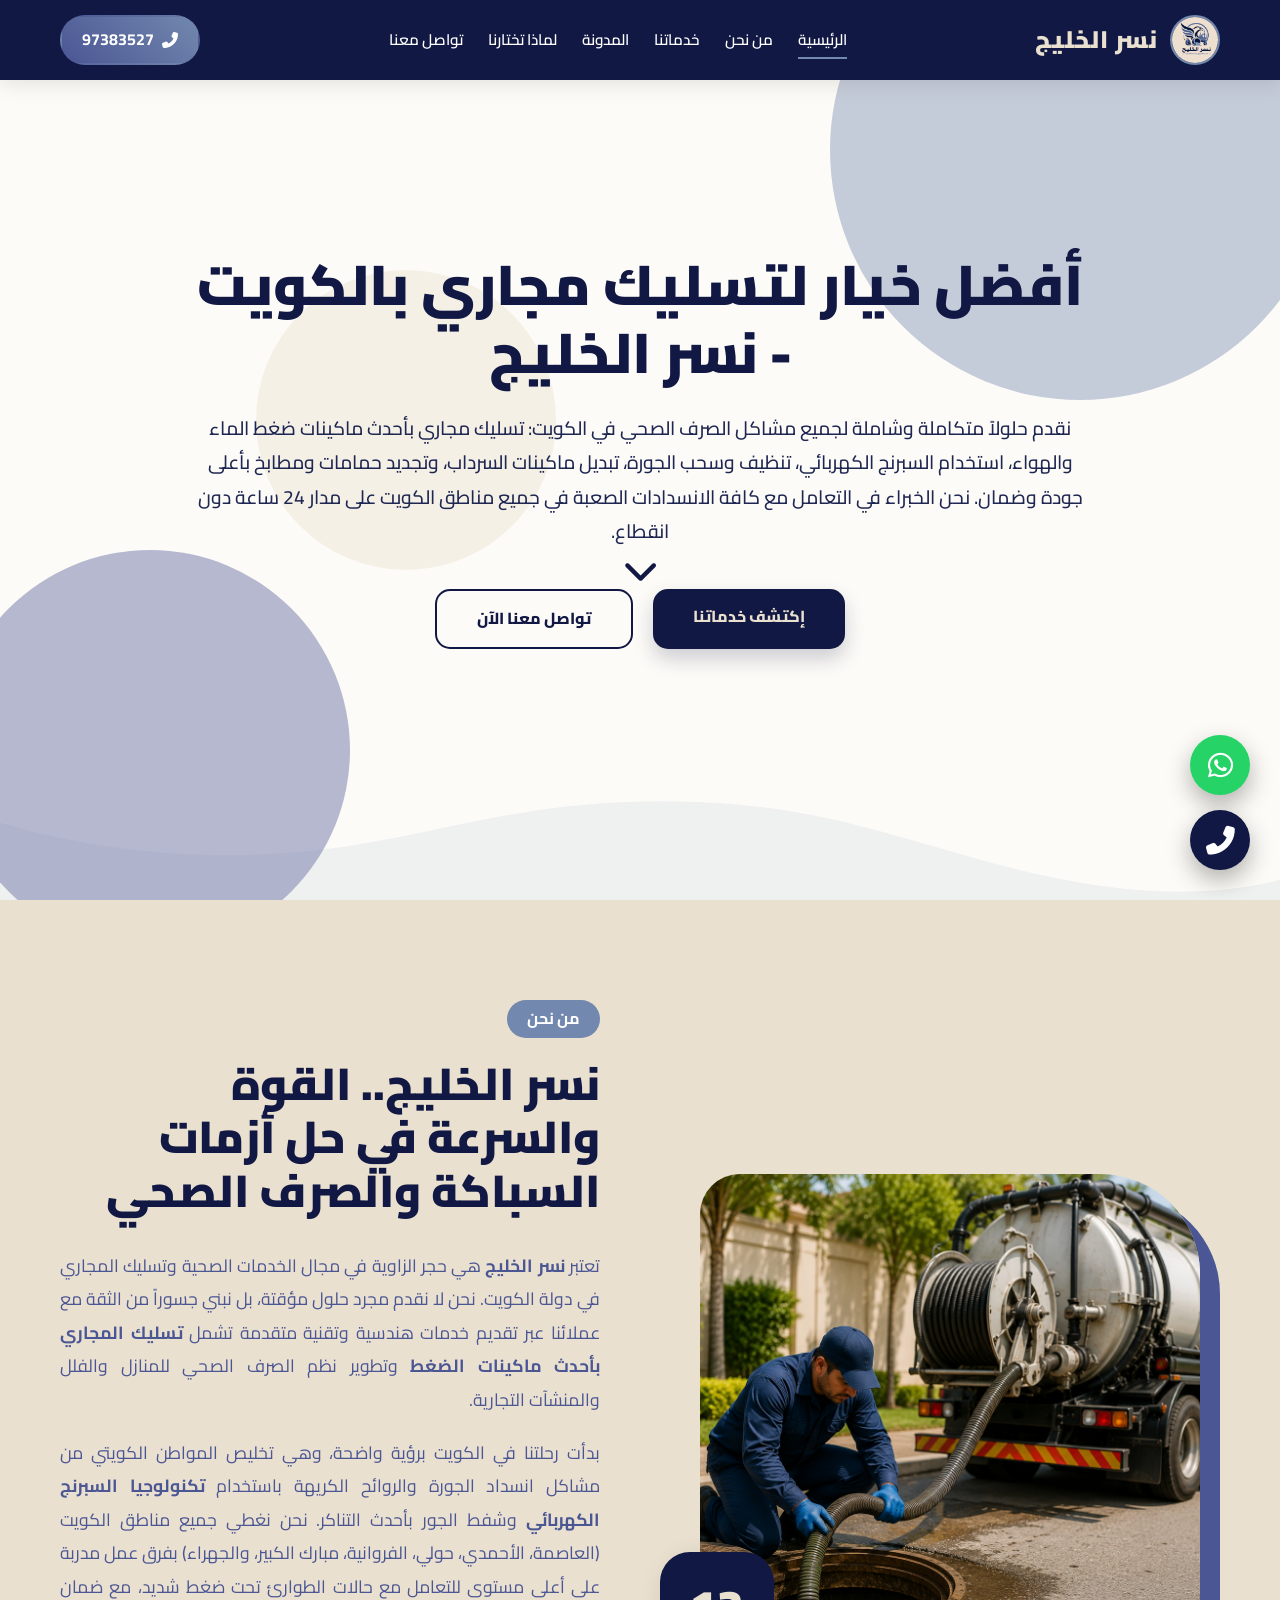
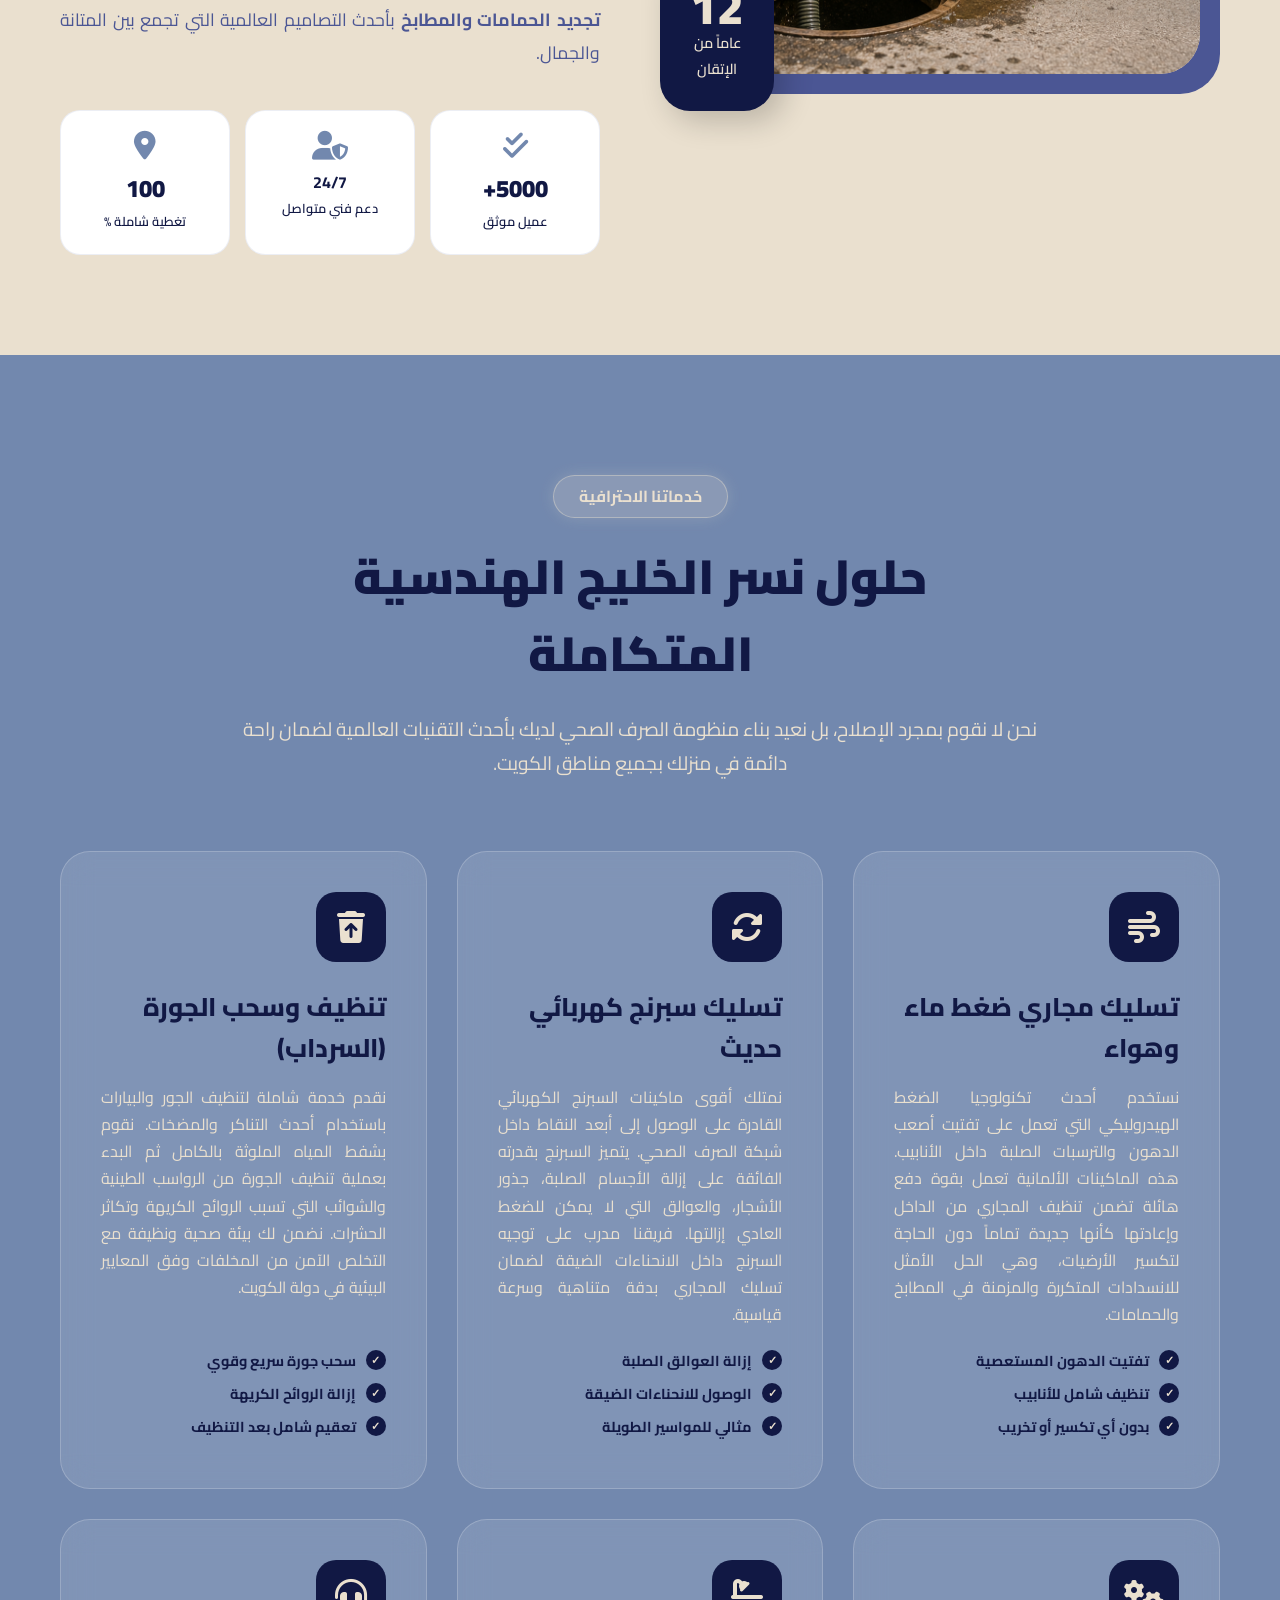
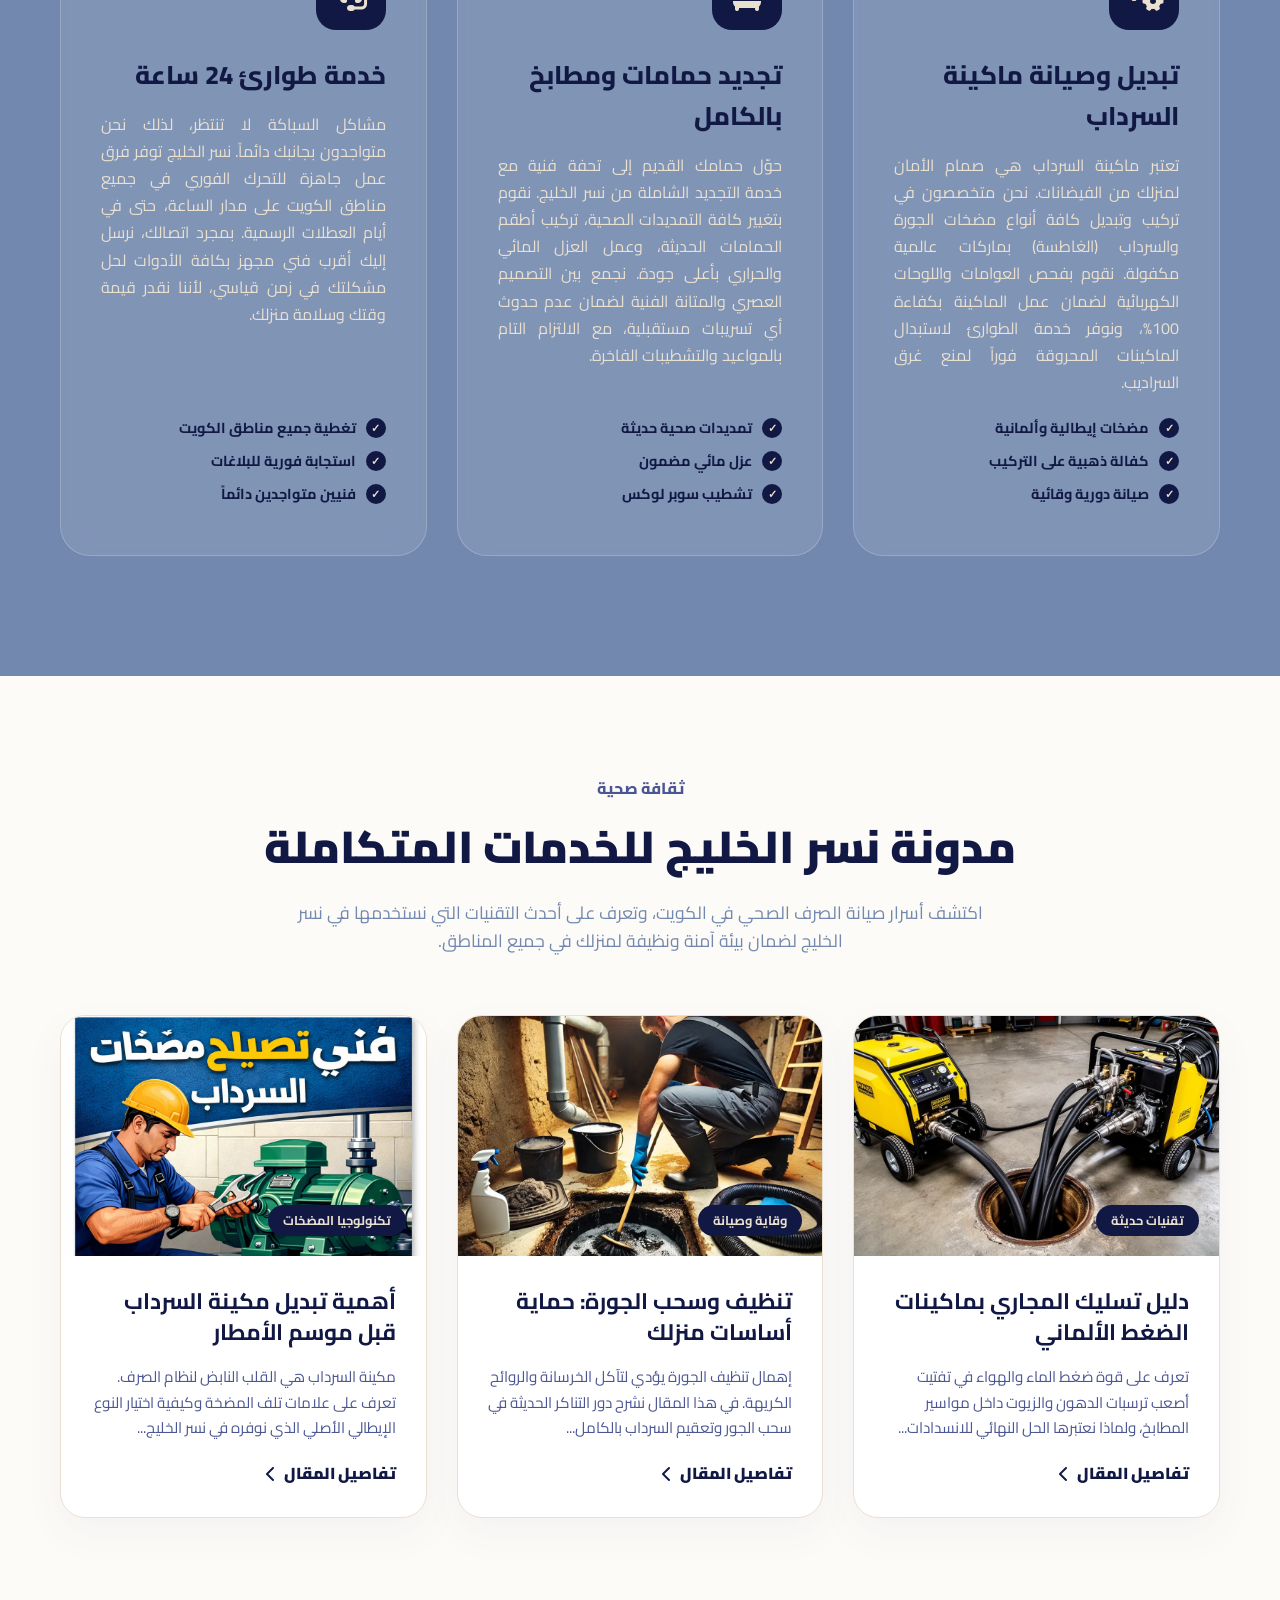
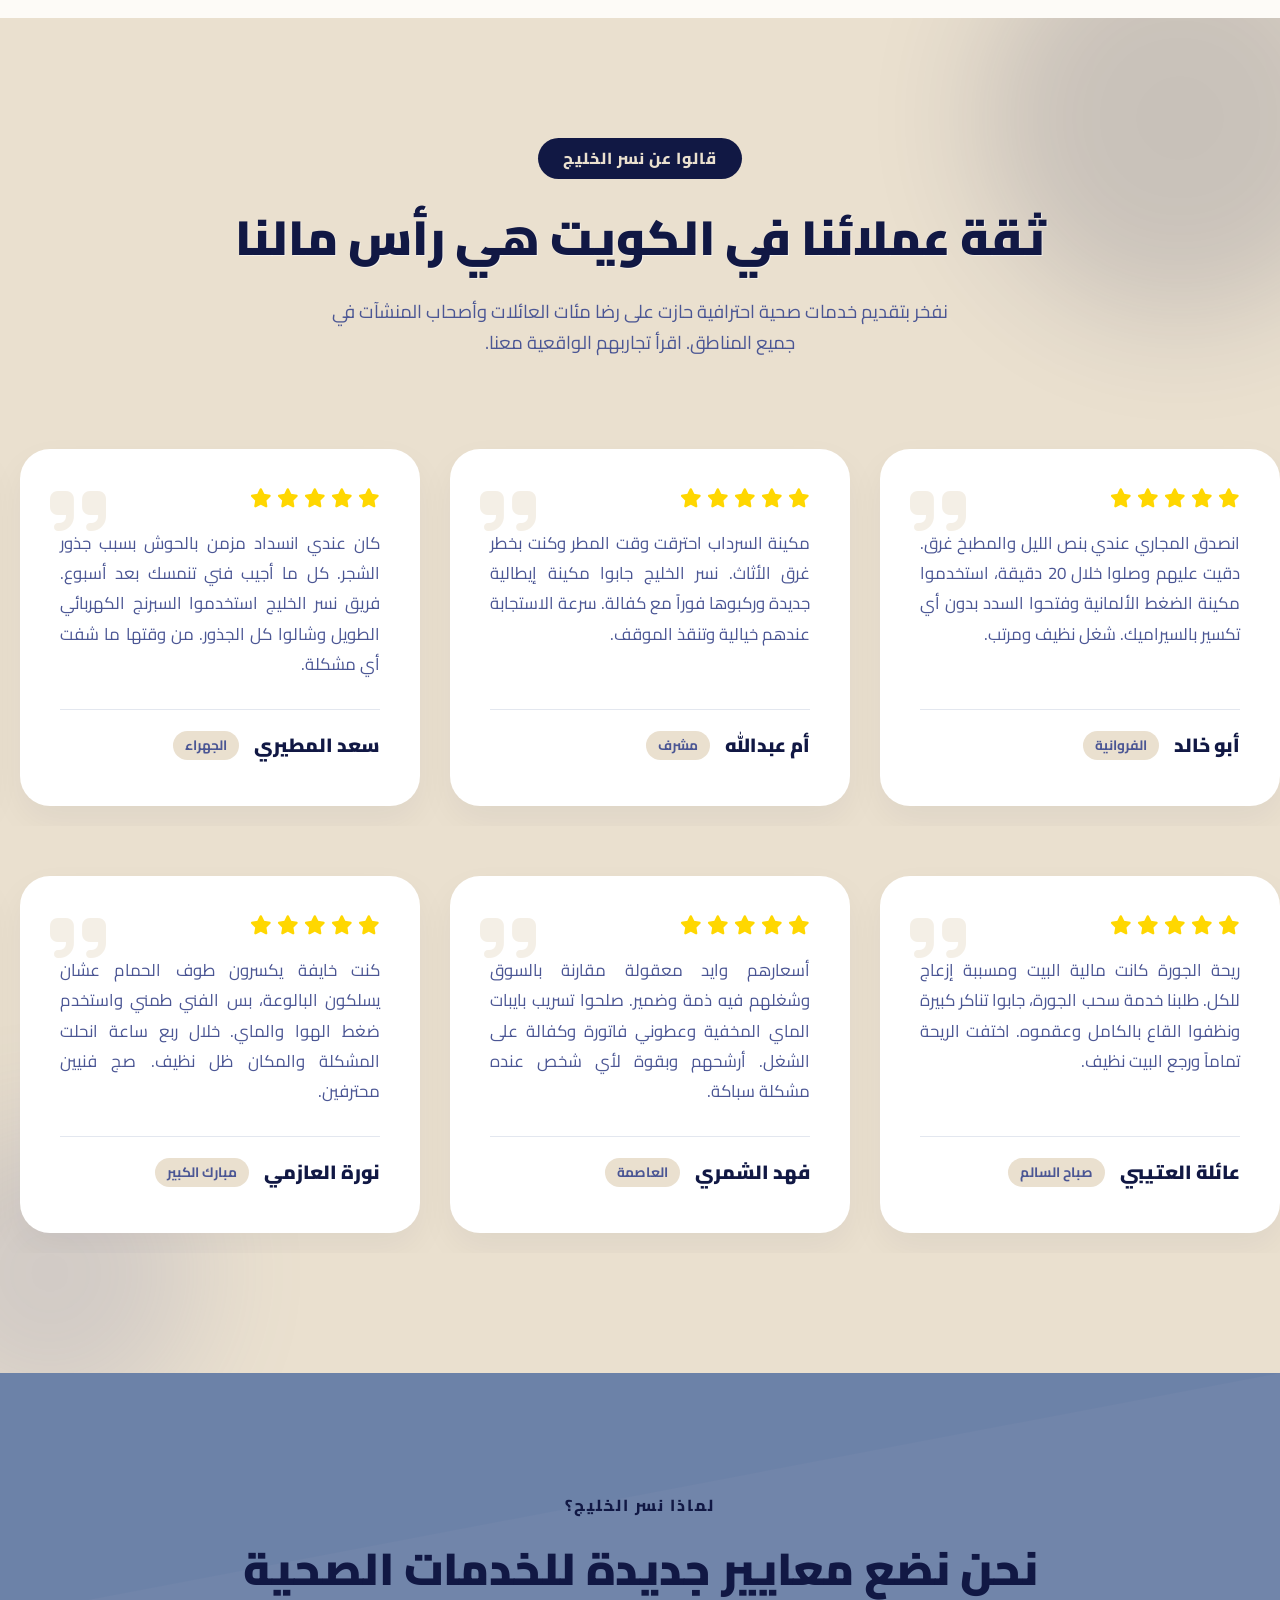
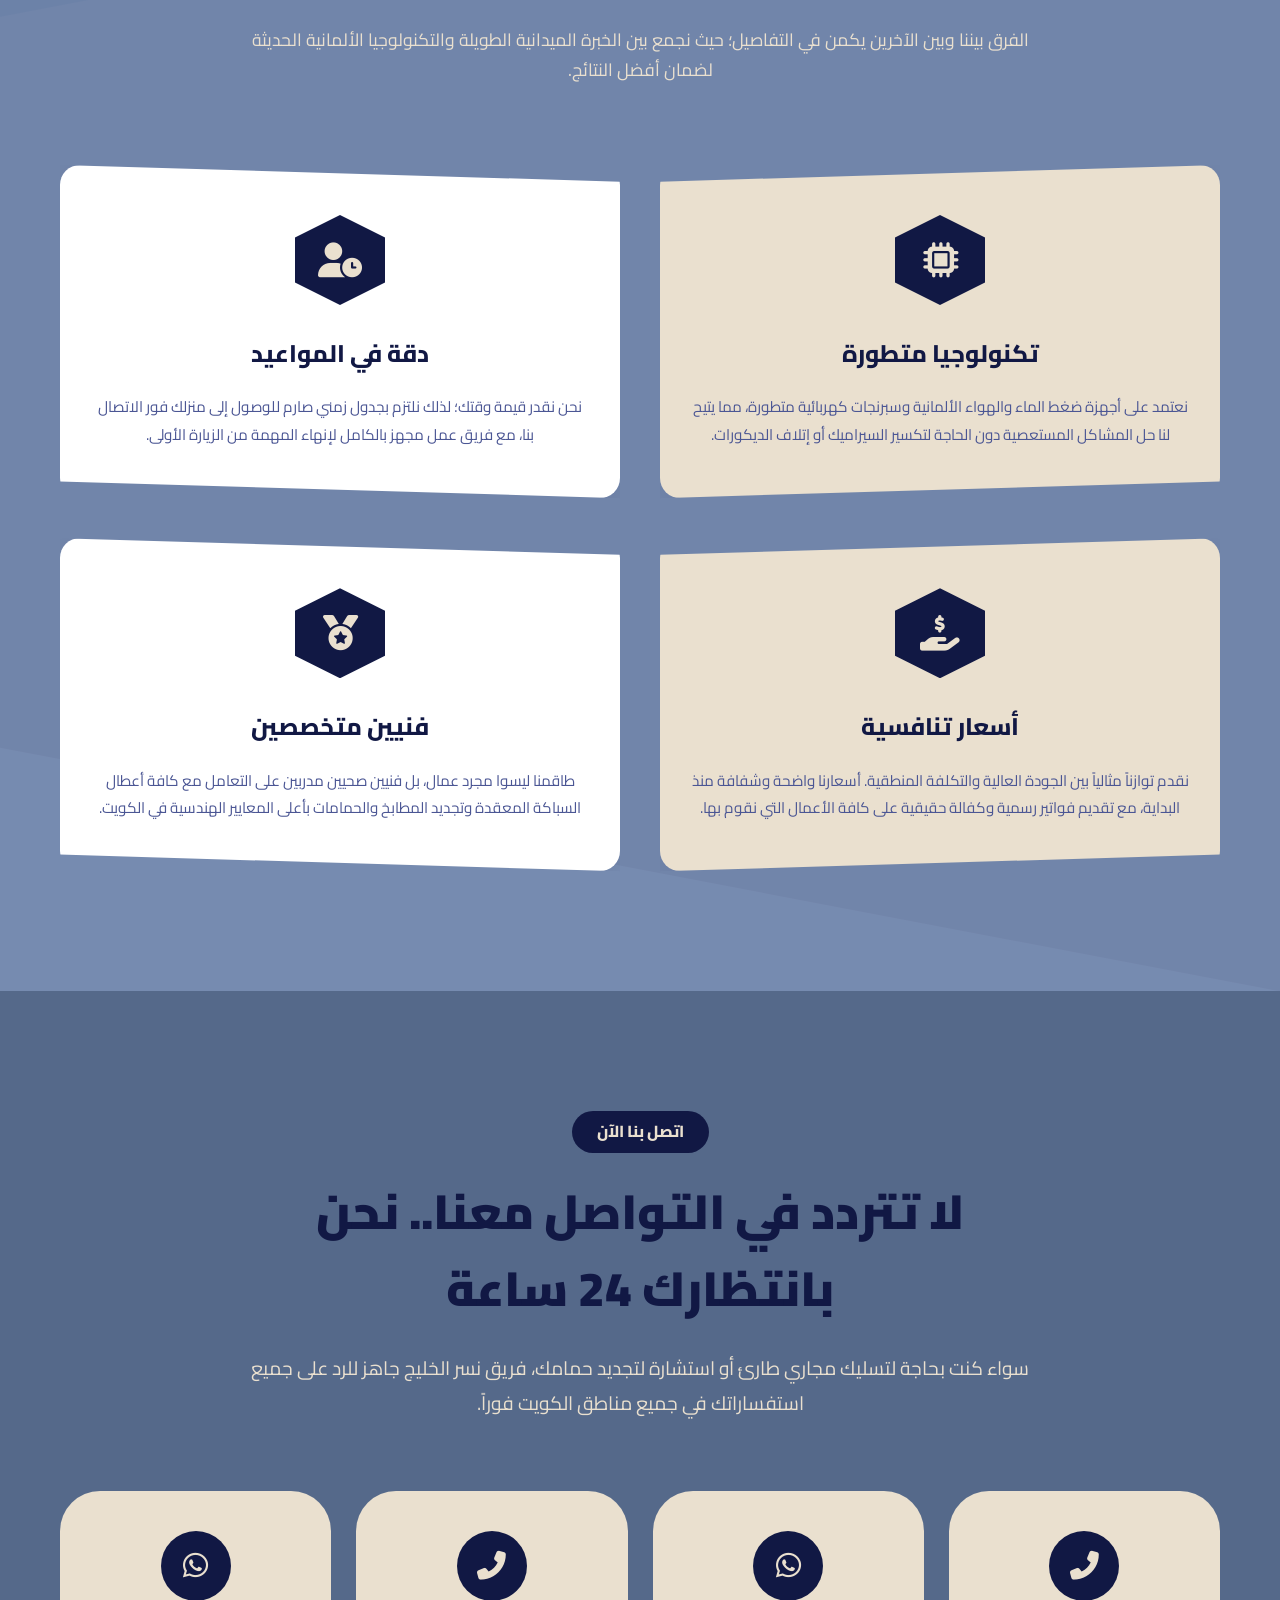
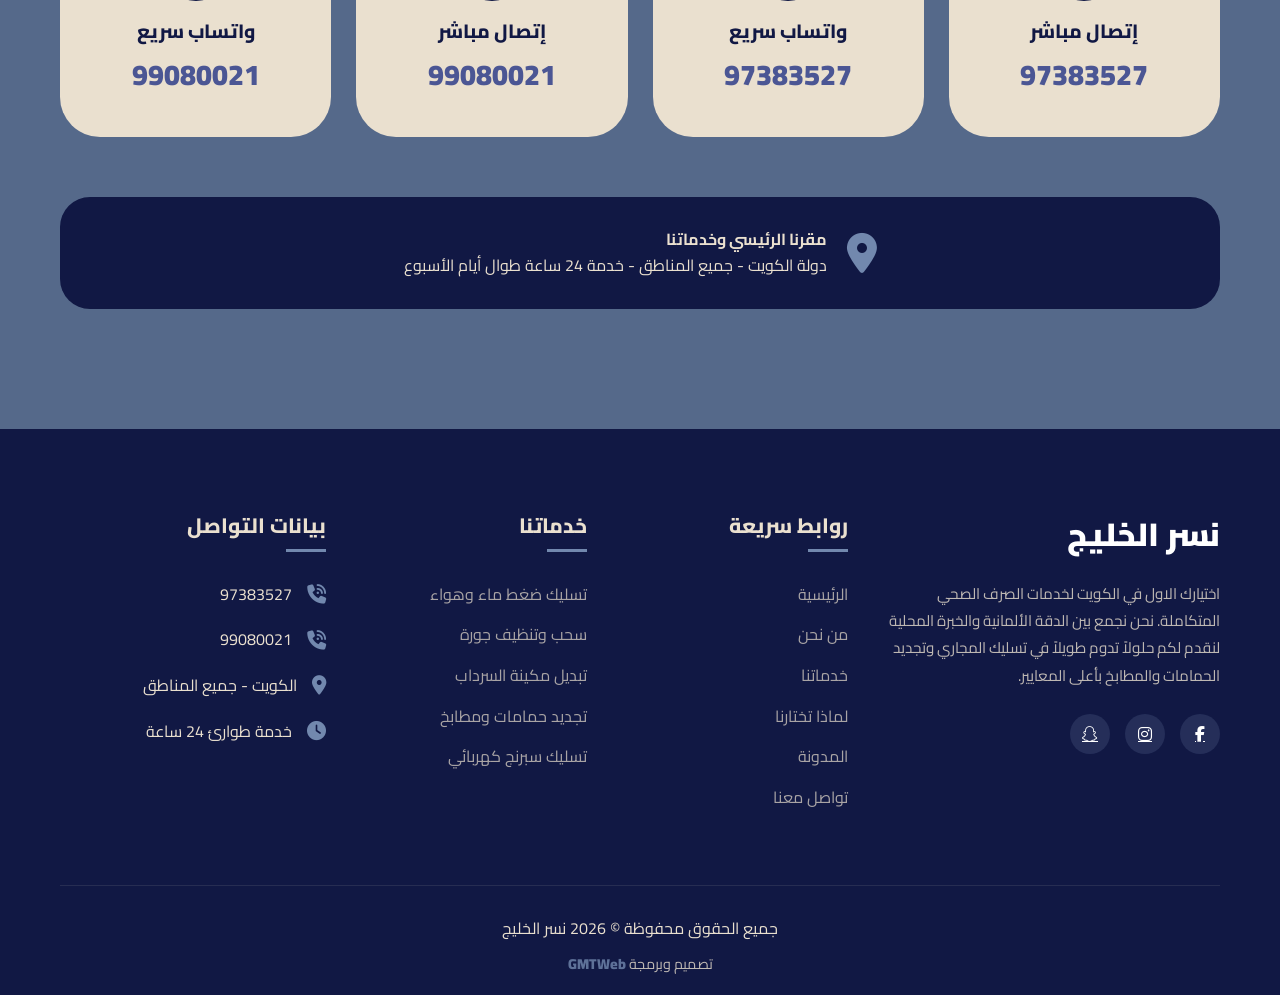
==== commit a8898152: "message" ====
--- a/index.html
+++ b/index.html
@@ -74,7 +74,7 @@
     
     <div class="container hero-inner">
         <div class="hero-text-box">
-            <h1 class="hero-main-title">أفضل شركة تسليك مجاري بالكويت - نسر الخليج</h1>
+            <h1 class="hero-main-title">أفضل خيار لتسليك مجاري بالكويت - نسر الخليج</h1>
             <p class="hero-sub-p">نقدم حلولاً متكاملة وشاملة لجميع مشاكل الصرف الصحي في الكويت: تسليك مجاري بأحدث ماكينات ضغط الماء والهواء، استخدام السبرنج الكهربائي، تنظيف وسحب الجورة، تبديل ماكينات السرداب، وتجديد حمامات ومطابخ بأعلى جودة وضمان. نحن الخبراء في التعامل مع كافة الانسدادات الصعبة في جميع مناطق الكويت على مدار 24 ساعة دون انقطاع.</p>
             
             <div class="hero-action-btns">
@@ -114,7 +114,7 @@
                 <h2 class="section-headline">نسر الخليج.. القوة والسرعة في حل أزمات السباكة والصرف الصحي</h2>
                 
                 <div class="seo-rich-text">
-                    <p class="reveal-p">تعتبر شركة <strong>نسر الخليج</strong> هي حجر الزاوية في مجال الخدمات الصحية وتسليك المجاري في دولة الكويت. نحن لا نقدم مجرد حلول مؤقتة، بل نبني جسوراً من الثقة مع عملائنا عبر تقديم خدمات هندسية وتقنية متقدمة تشمل <strong>تسليك المجاري بأحدث ماكينات الضغط</strong> وتطوير نظم الصرف الصحي للمنازل والفلل والمنشآت التجارية.</p>
+                    <p class="reveal-p">تعتبر  <strong>نسر الخليج</strong> هي حجر الزاوية في مجال الخدمات الصحية وتسليك المجاري في دولة الكويت. نحن لا نقدم مجرد حلول مؤقتة، بل نبني جسوراً من الثقة مع عملائنا عبر تقديم خدمات هندسية وتقنية متقدمة تشمل <strong>تسليك المجاري بأحدث ماكينات الضغط</strong> وتطوير نظم الصرف الصحي للمنازل والفلل والمنشآت التجارية.</p>
                     
                     <p class="reveal-p">بدأت رحلتنا في الكويت برؤية واضحة، وهي تخليص المواطن الكويتي من مشاكل انسداد الجورة والروائح الكريهة باستخدام <strong>تكنولوجيا السبرنج الكهربائي</strong> وشفط الجور بأحدث التناكر. نحن نغطي جميع مناطق الكويت (العاصمة، الأحمدي، حولي، الفروانية، مبارك الكبير، والجهراء) بفرق عمل مدربة على أعلى مستوى للتعامل مع حالات الطوارئ تحت ضغط شديد، مع ضمان <strong>تجديد الحمامات والمطابخ</strong> بأحدث التصاميم العالمية التي تجمع بين المتانة والجمال.</p>
                 </div>
@@ -539,7 +539,7 @@
         <div class="footer-grid">
             <div class="footer-col info-col">
                 <h2 class="footer-brand">نسر الخليج</h2>
-                <p>الشركة الأولى في الكويت لخدمات الصرف الصحي المتكاملة. نحن نجمع بين الدقة الألمانية والخبرة المحلية لنقدم لكم حلولاً تدوم طويلاً في تسليك المجاري وتجديد الحمامات والمطابخ بأعلى المعايير.</p>
+                <p>اختيارك الاول  في الكويت لخدمات الصرف الصحي المتكاملة. نحن نجمع بين الدقة الألمانية والخبرة المحلية لنقدم لكم حلولاً تدوم طويلاً في تسليك المجاري وتجديد الحمامات والمطابخ بأعلى المعايير.</p>
                 <div class="footer-social">
                     <a href="#"><i class="fab fa-facebook-f"></i></a>
                     <a href="#"><i class="fab fa-instagram"></i></a>
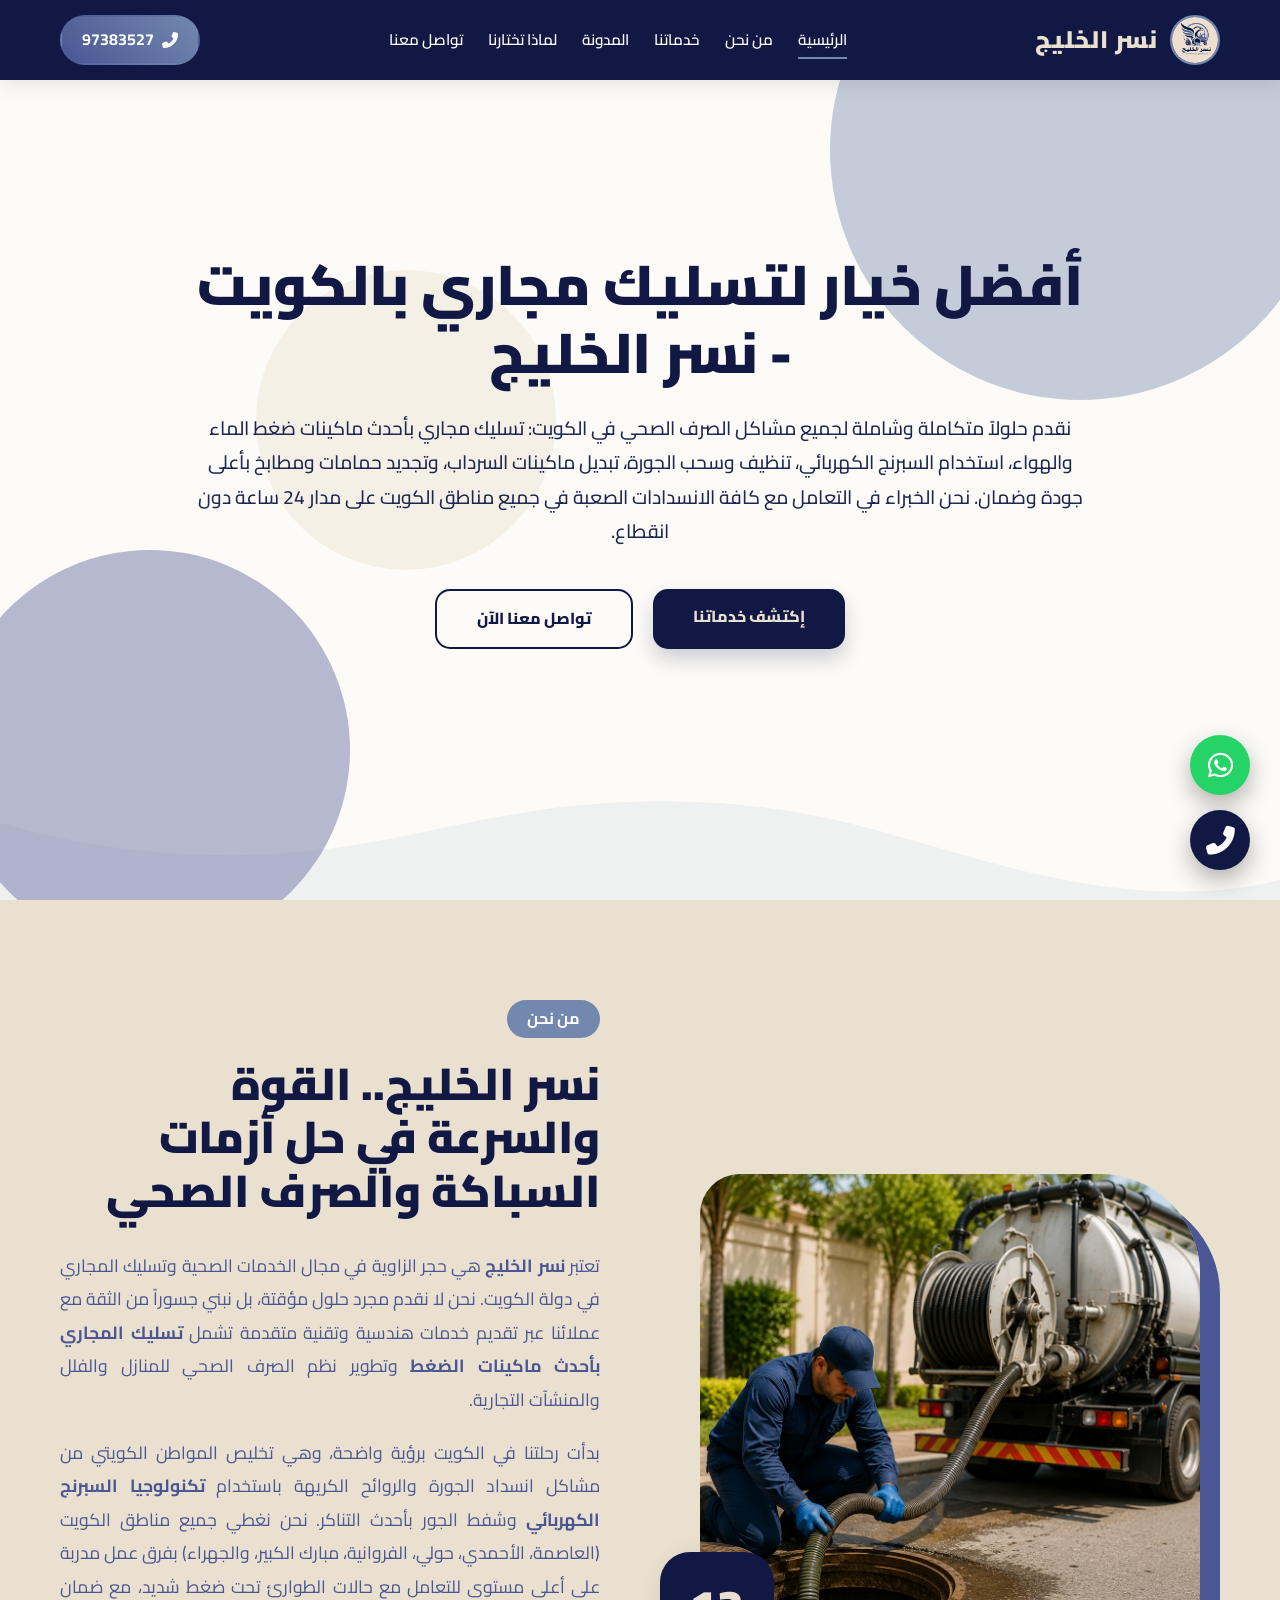
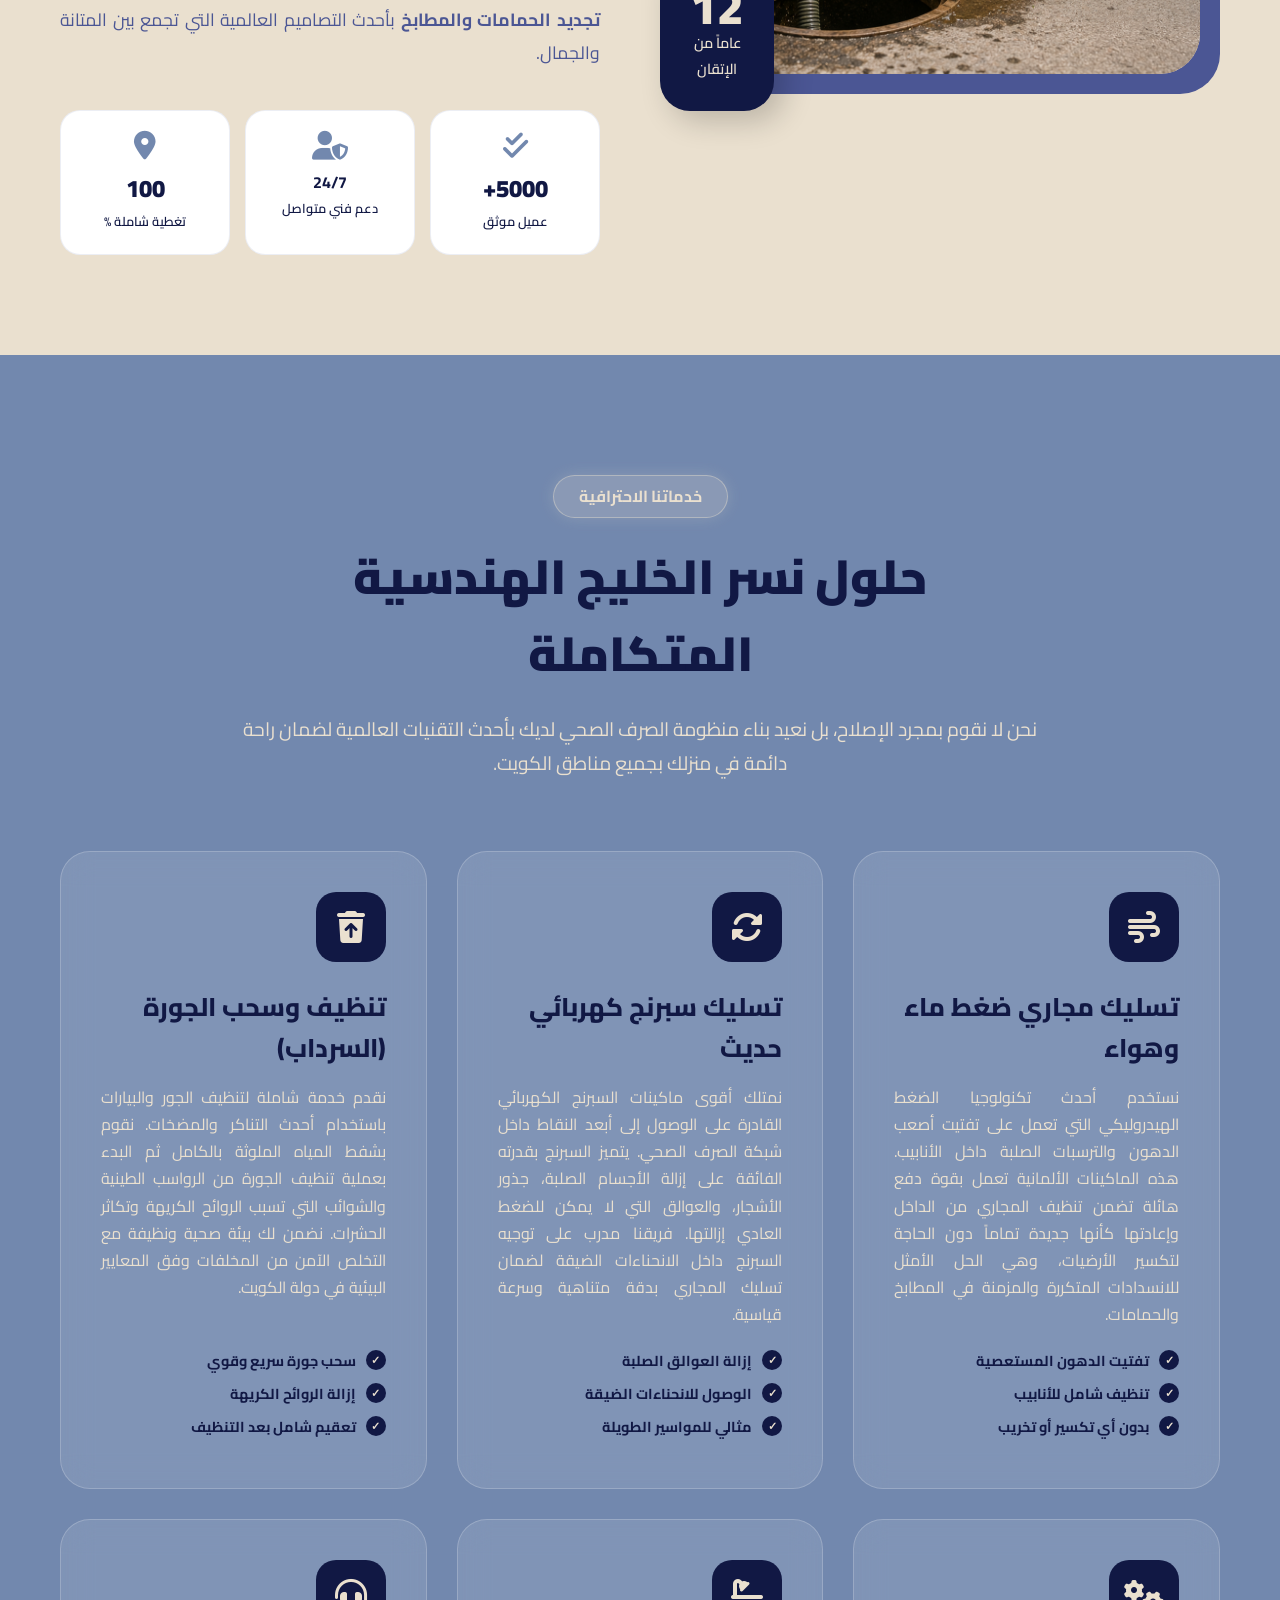
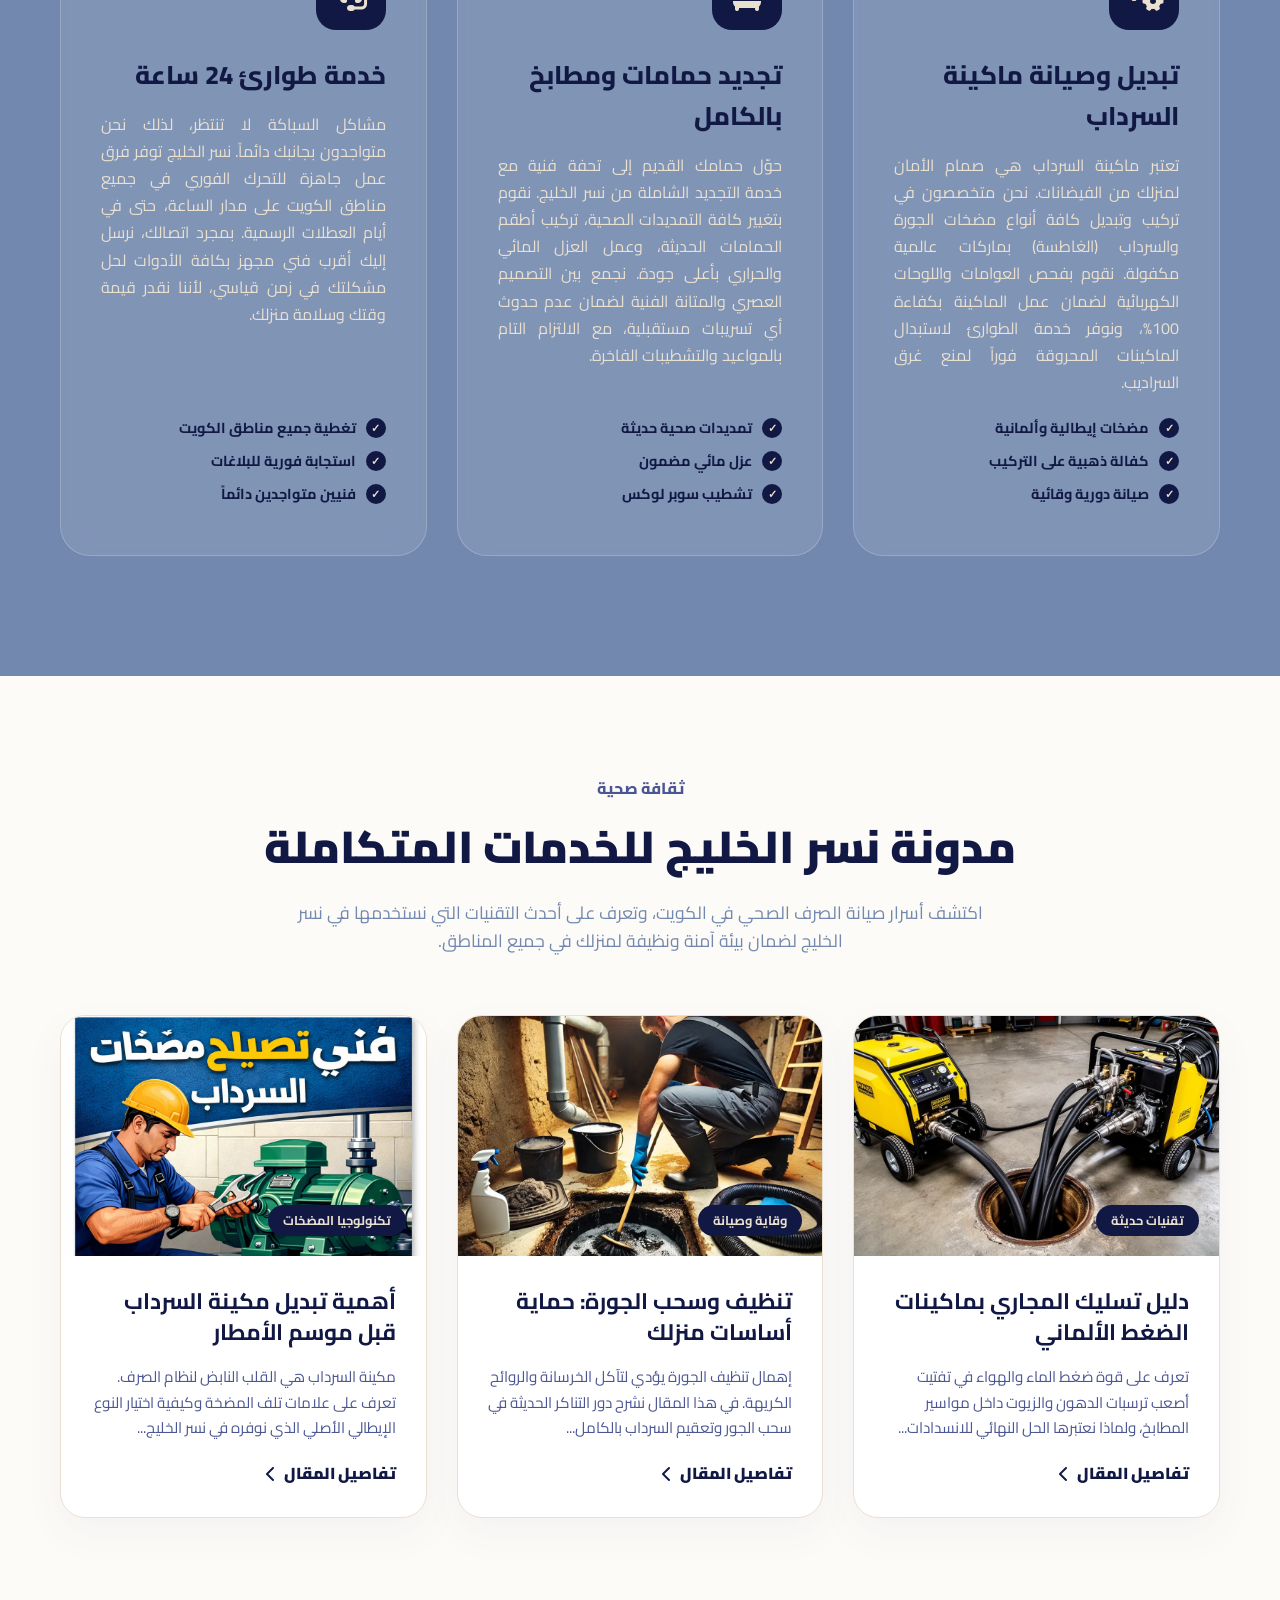
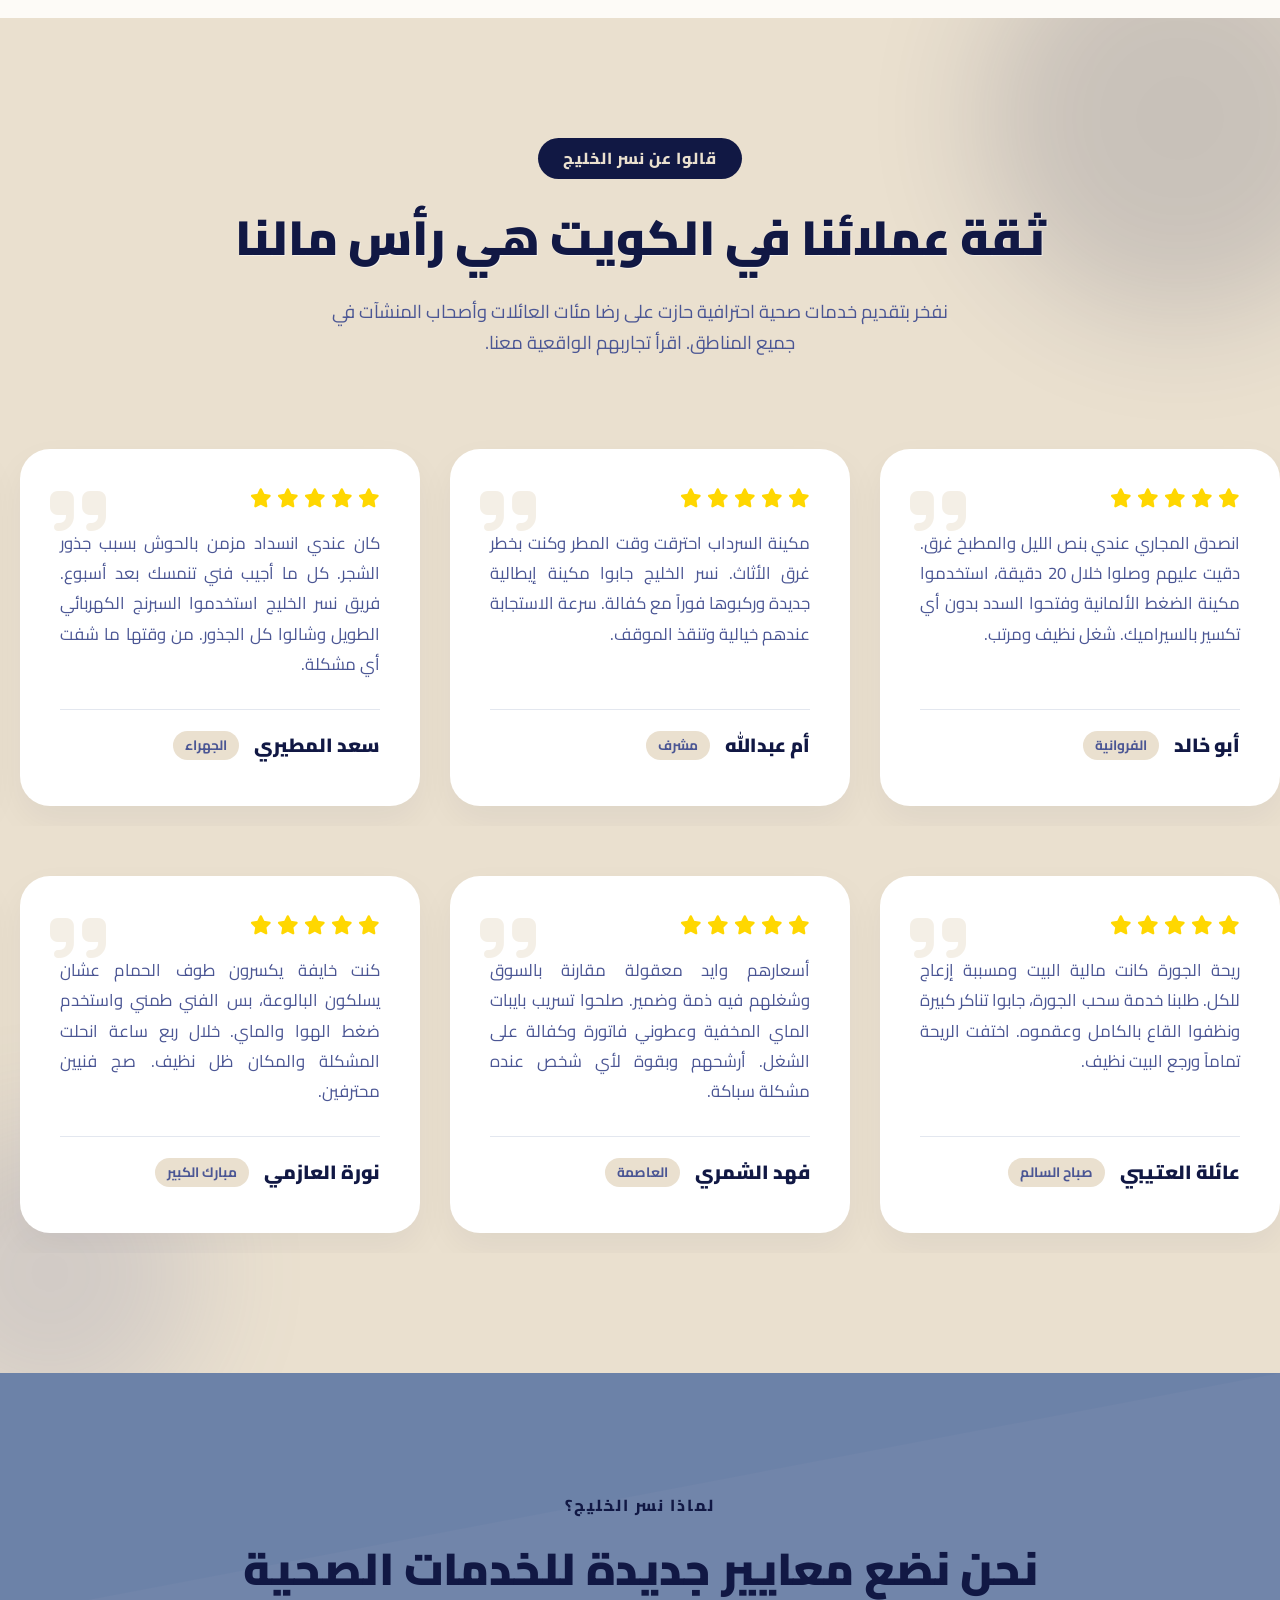
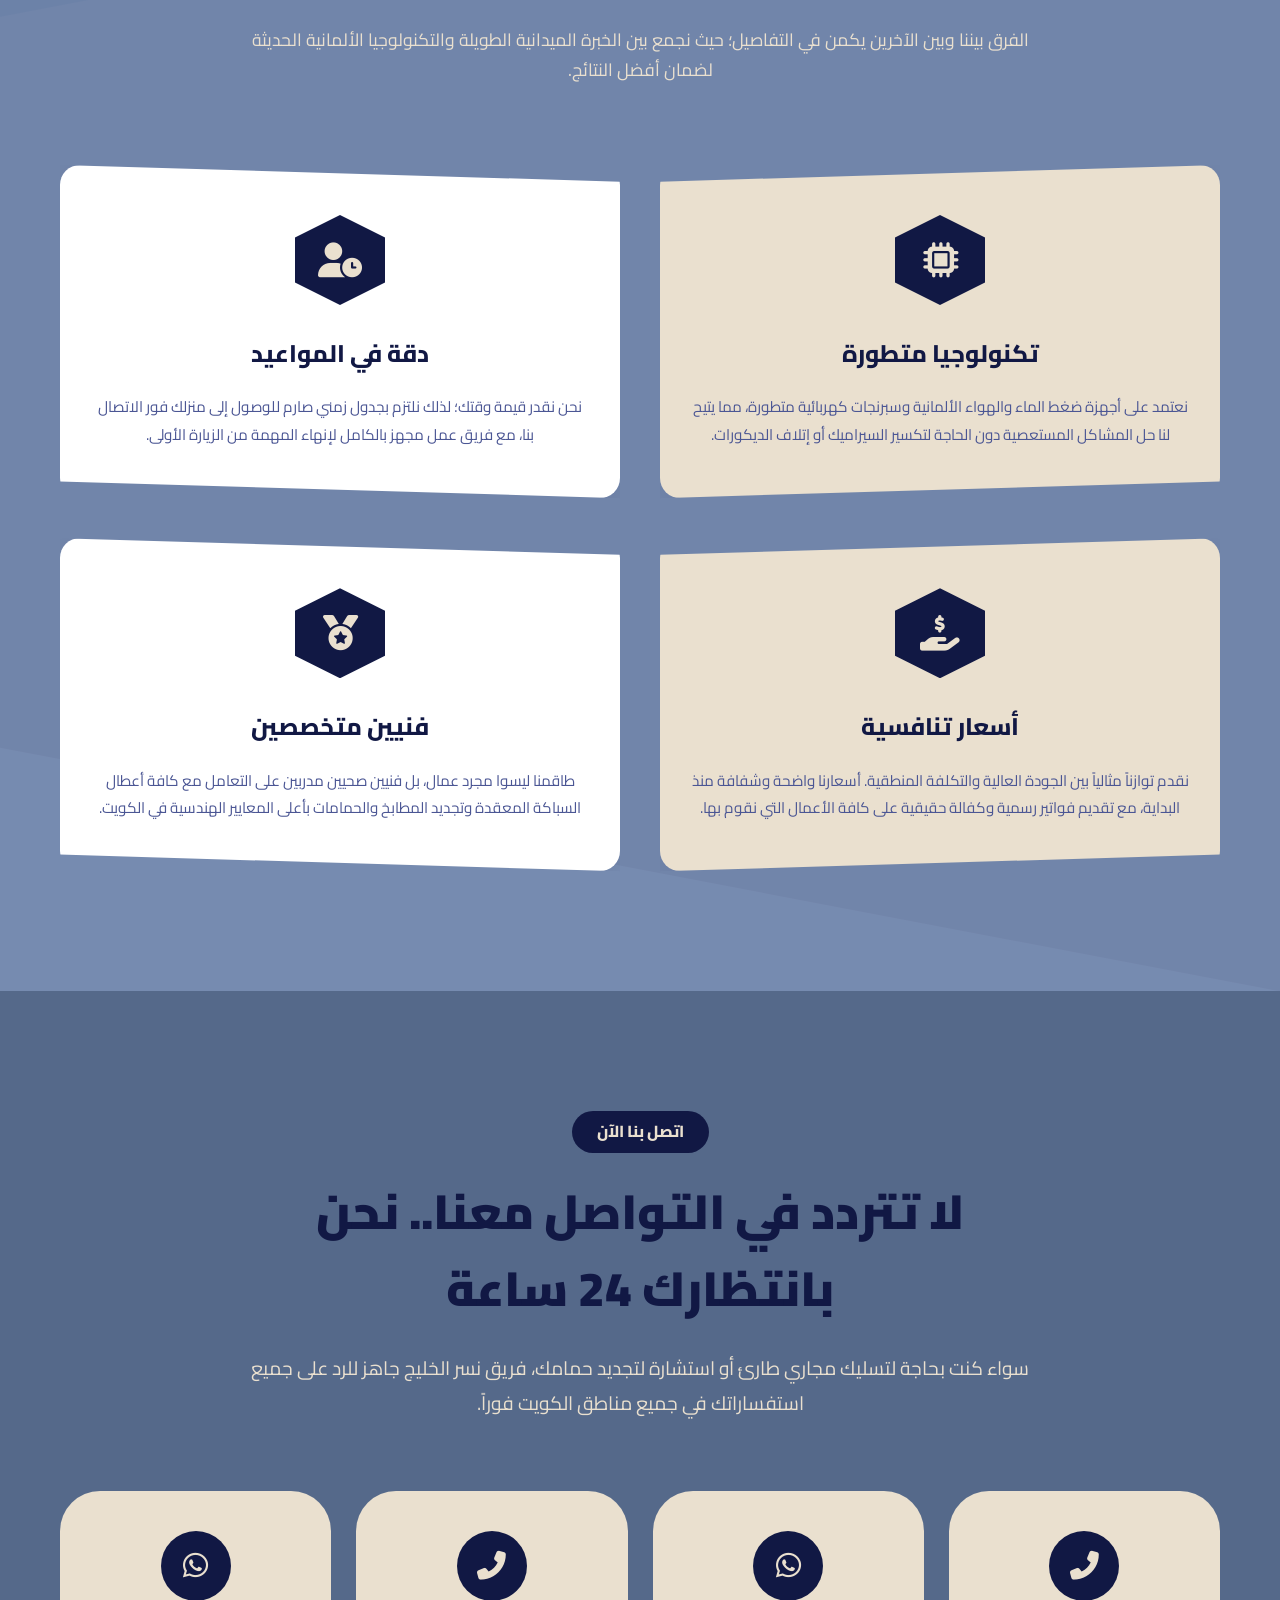
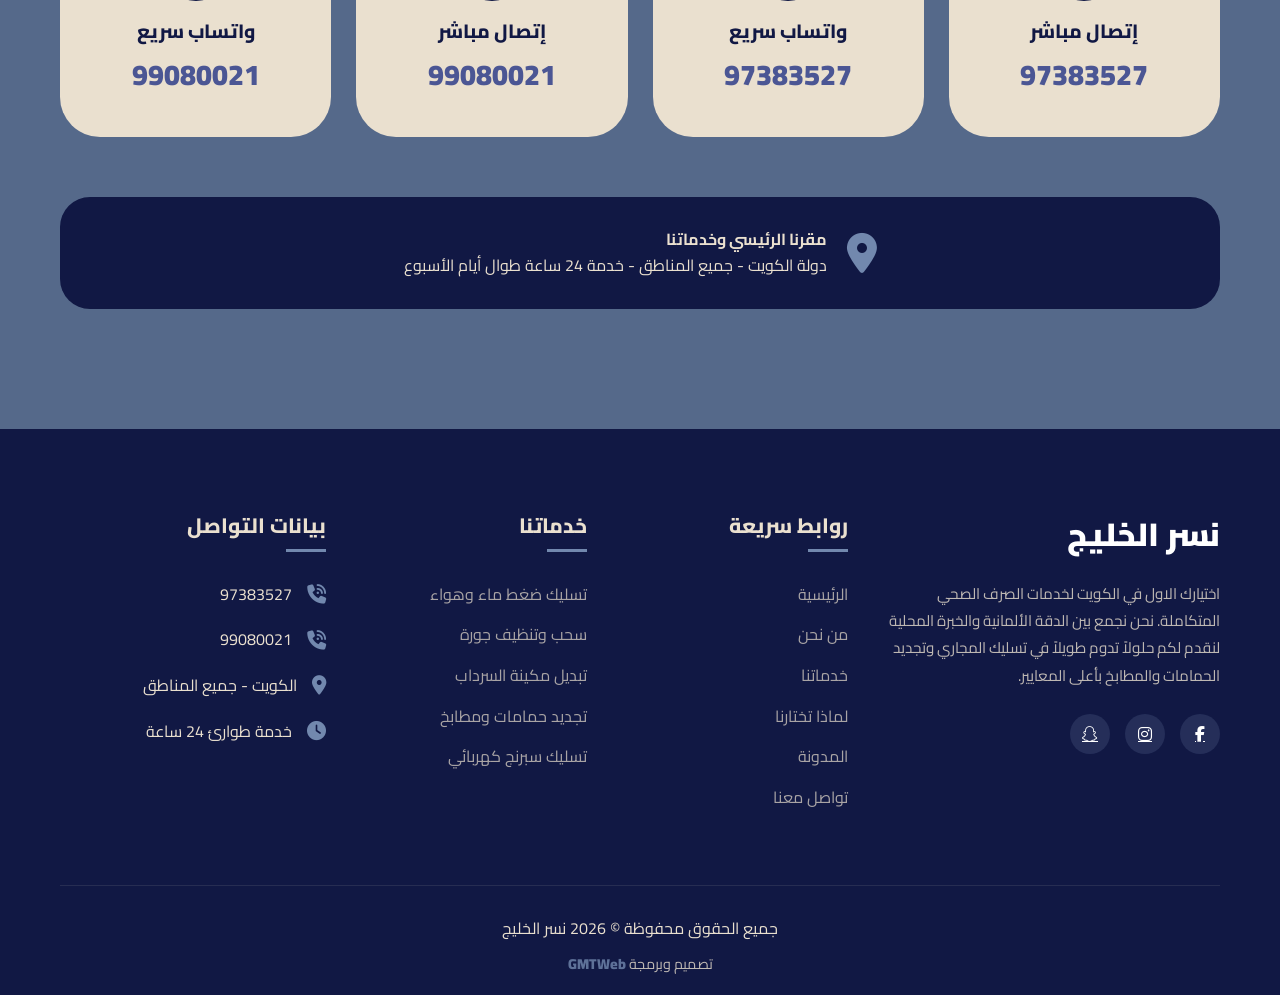
==== commit 01635931: "message" ====
--- a/index.html
+++ b/index.html
@@ -81,11 +81,6 @@
                 <a href="#services" class="btn-main-dark">إكتشف خدماتنا</a>
                 <a href="tel:97383527" class="btn-main-outline">تواصل معنا الآن</a>
             </div>
-        </div>
-        <div class="hero-scroll-indicator">
-            <a href="#about" class="iphone-arrow-dark">
-                <i class="fas fa-chevron-down"></i>
-            </a>
         </div>
     </div>
     <div class="hero-bottom-wave">
--- a/style.css
+++ b/style.css
@@ -1816,4 +1816,33 @@
     .hero-bottom-wave svg {
         height: 60px;
     }
+}
+@media (max-width: 768px) {
+    .hero-main-title {
+        font-size: 1.3rem !important;
+        margin-bottom: 15px !important;
+        padding: 0 5px;
+    }
+
+    .hero-sub-p {
+        font-size: 0.75rem !important;
+        line-height: 1.6 !important;
+        margin-bottom: 25px !important;
+        padding: 0 15px;
+    }
+
+    .hero-action-btns {
+        gap: 10px !important;
+    }
+
+    .btn-main-dark, .btn-main-outline {
+        width: 80% !important;
+        padding: 10px !important;
+        font-size: 0.8rem !important;
+        border-radius: 10px !important;
+    }
+
+    .hero-scroll-indicator {
+        bottom: 30px !important;
+    }
 }
